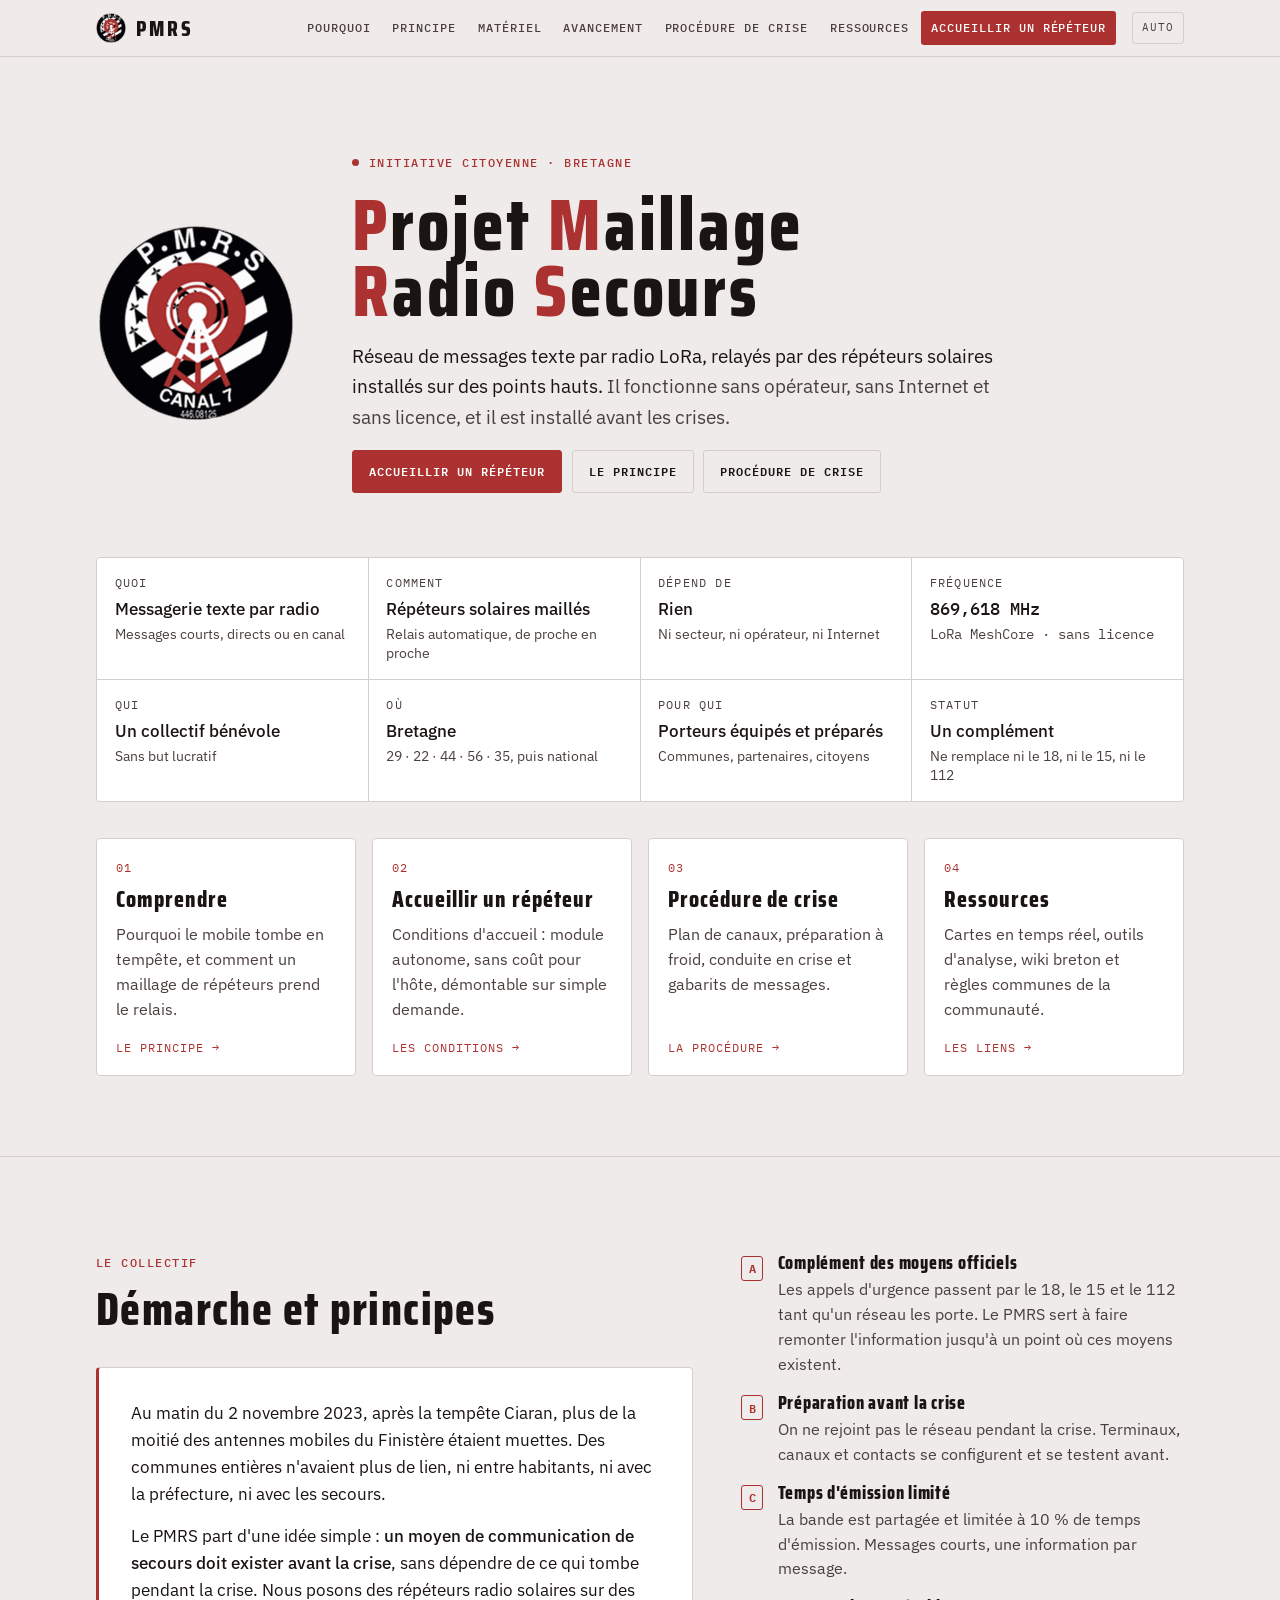
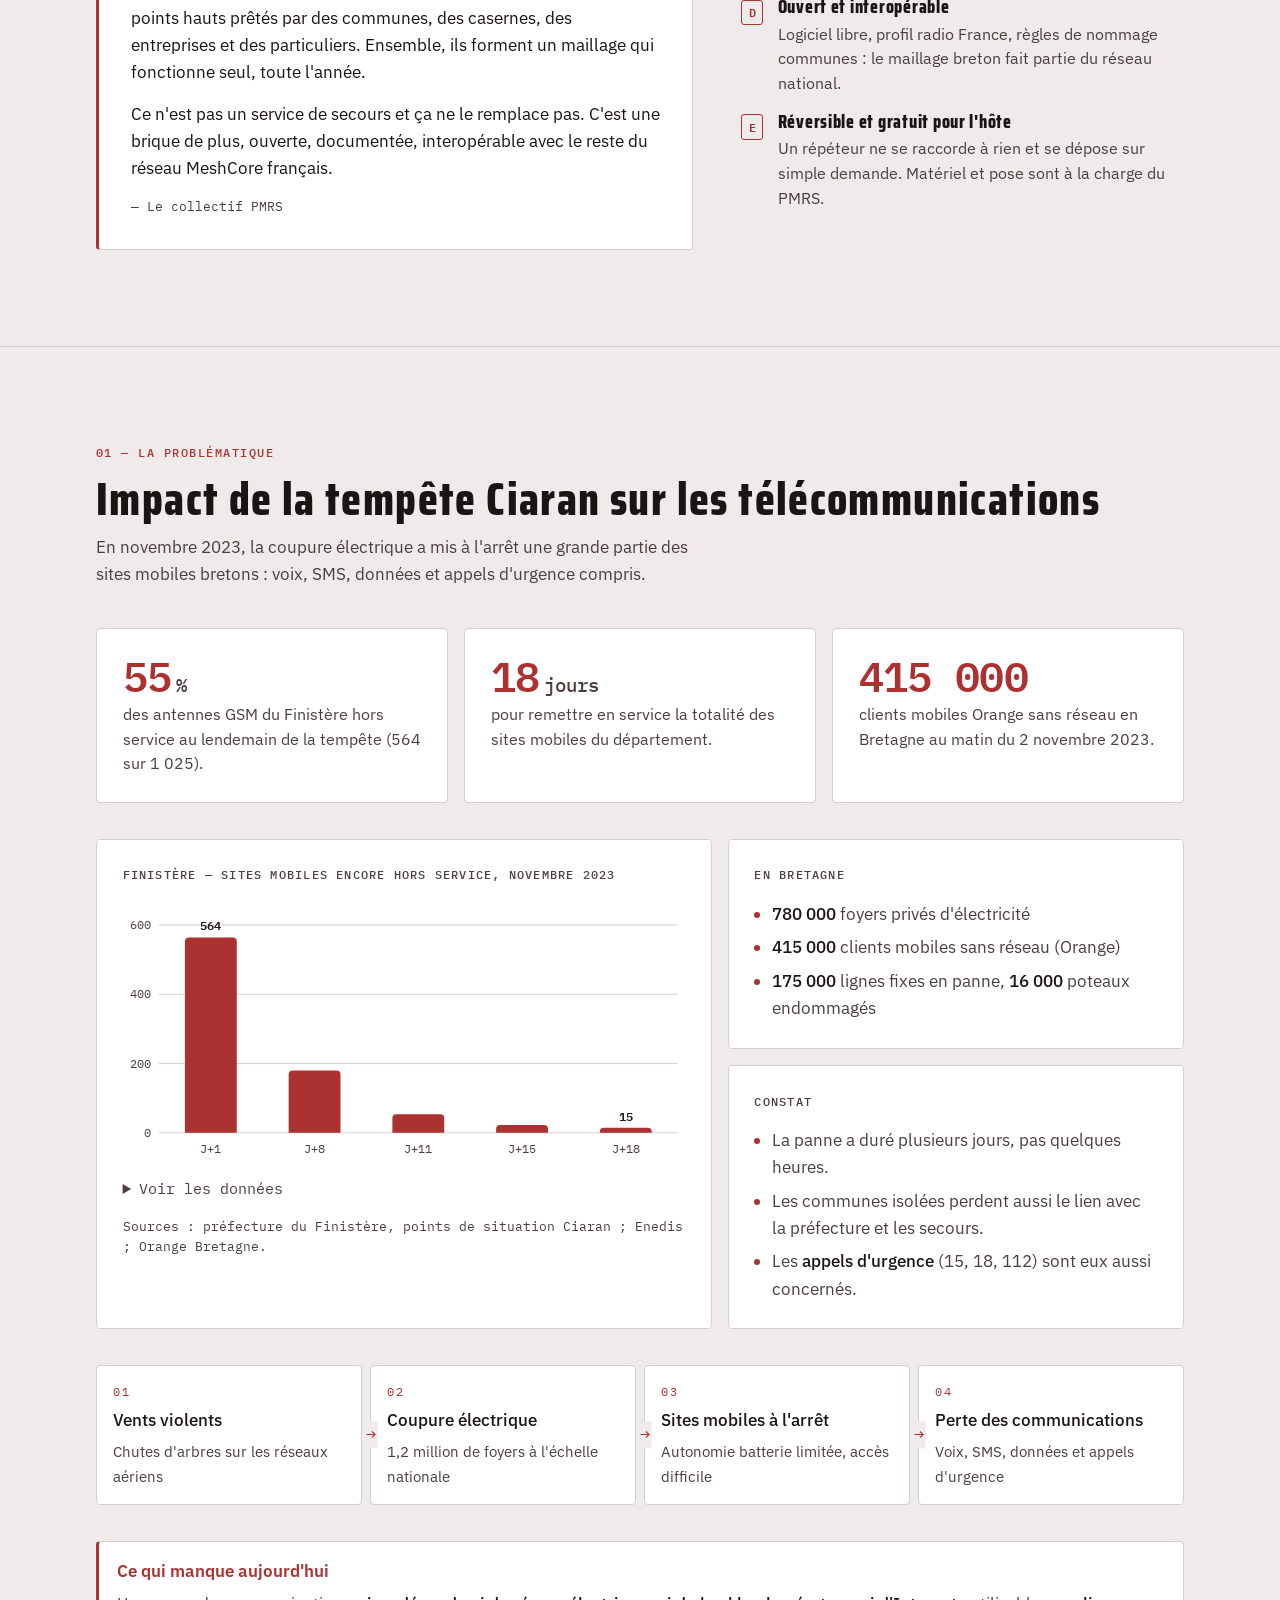
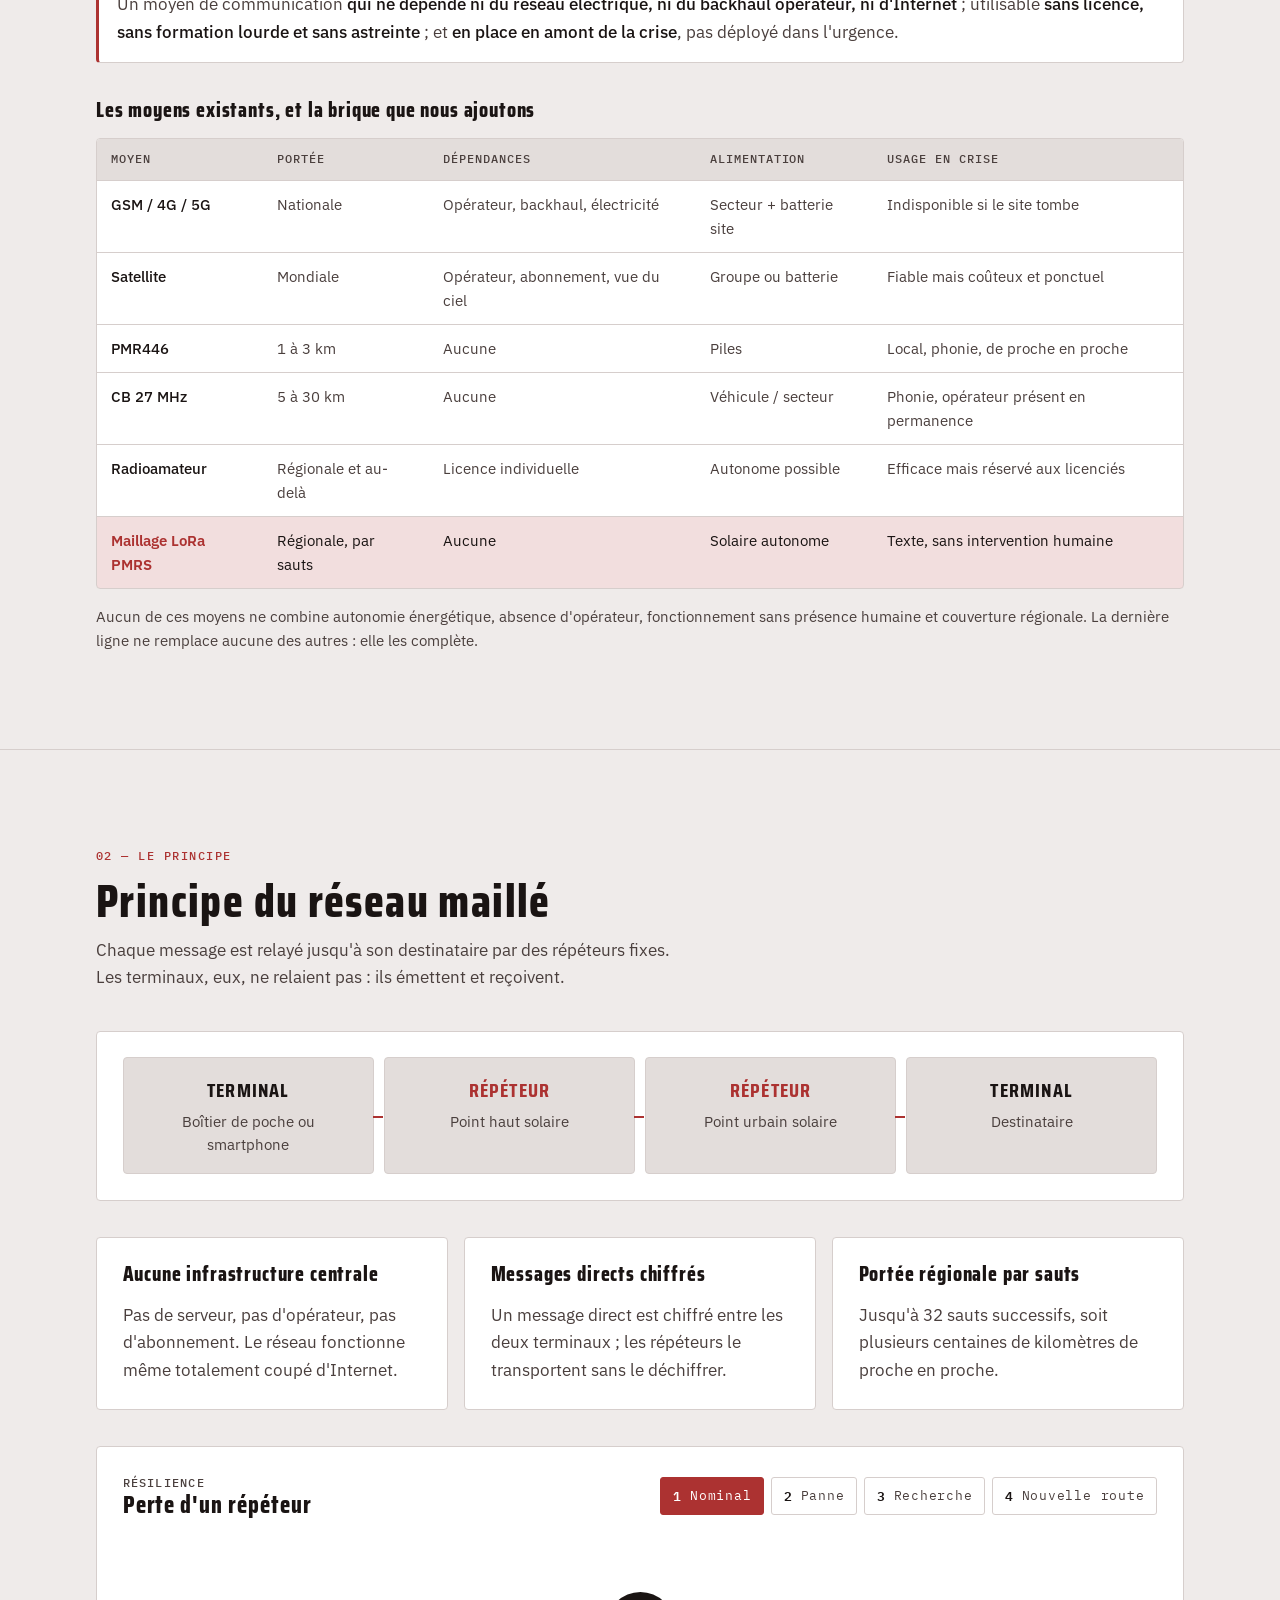
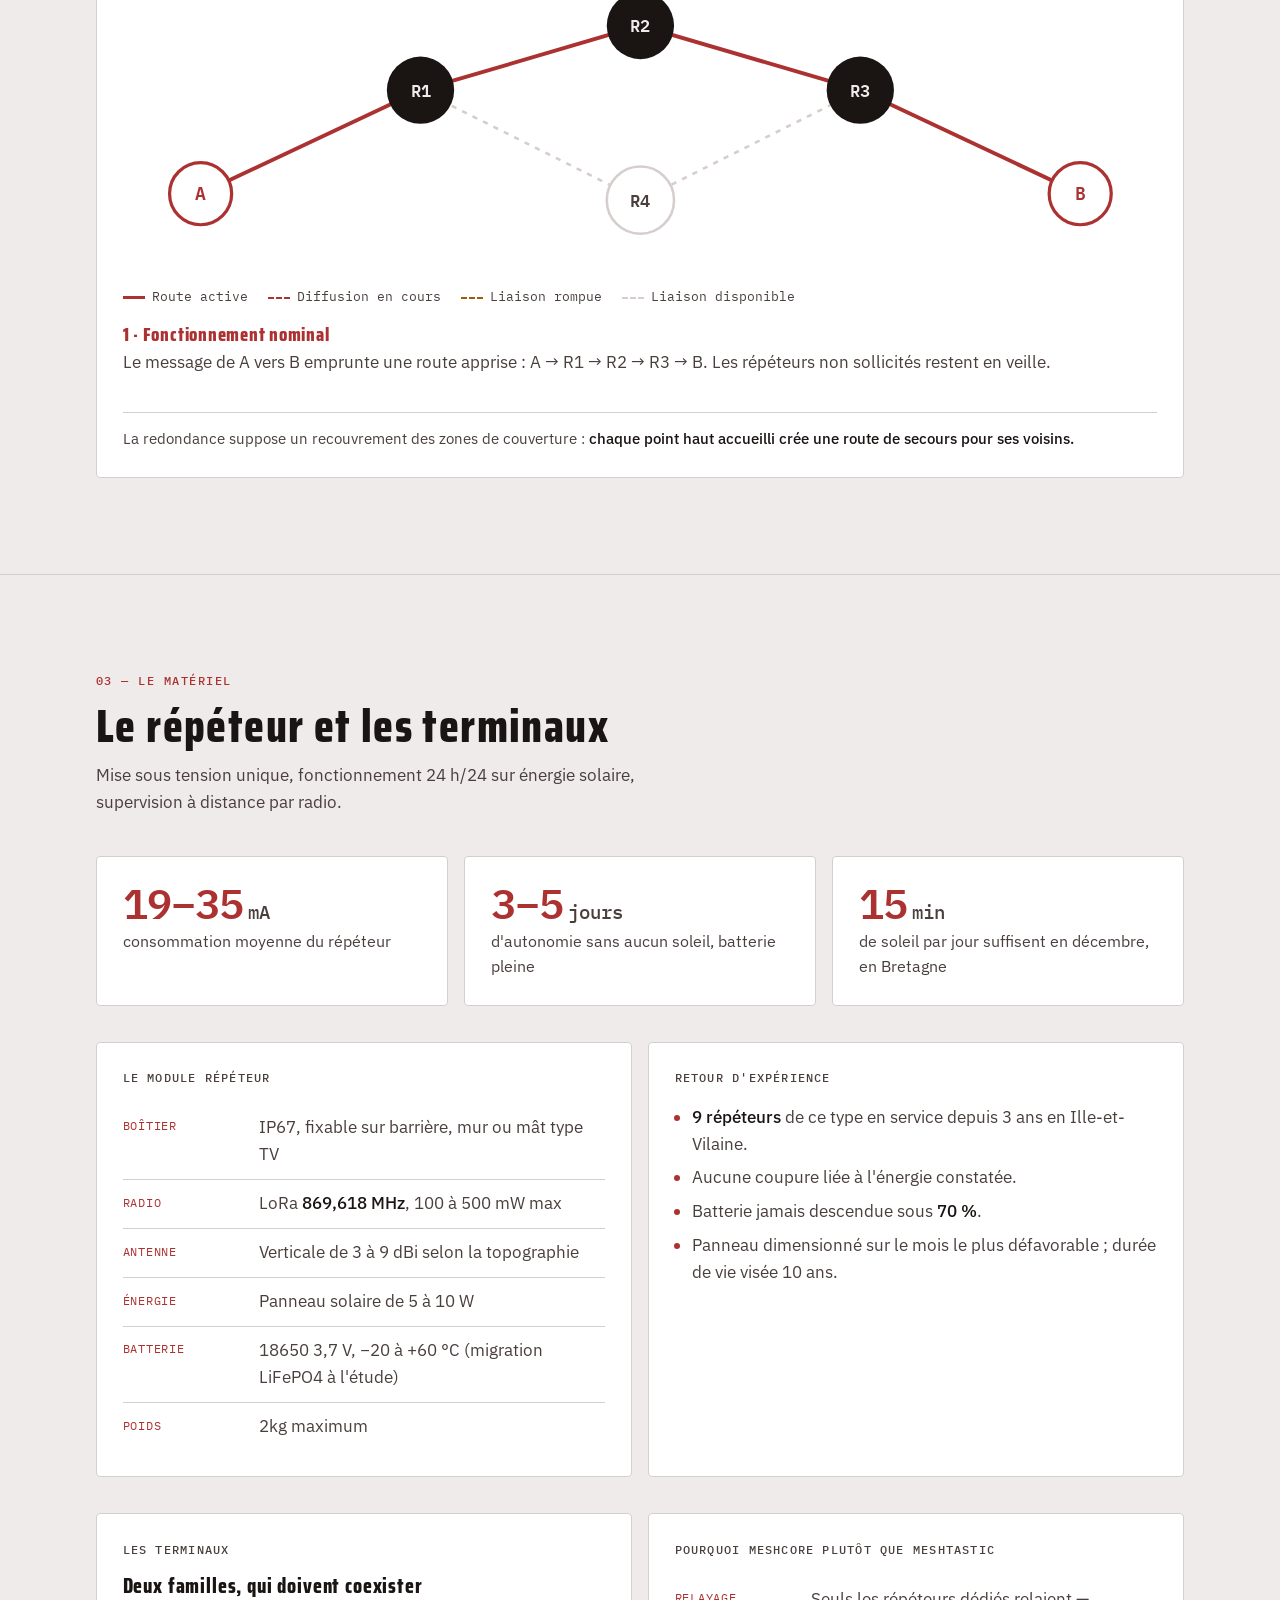
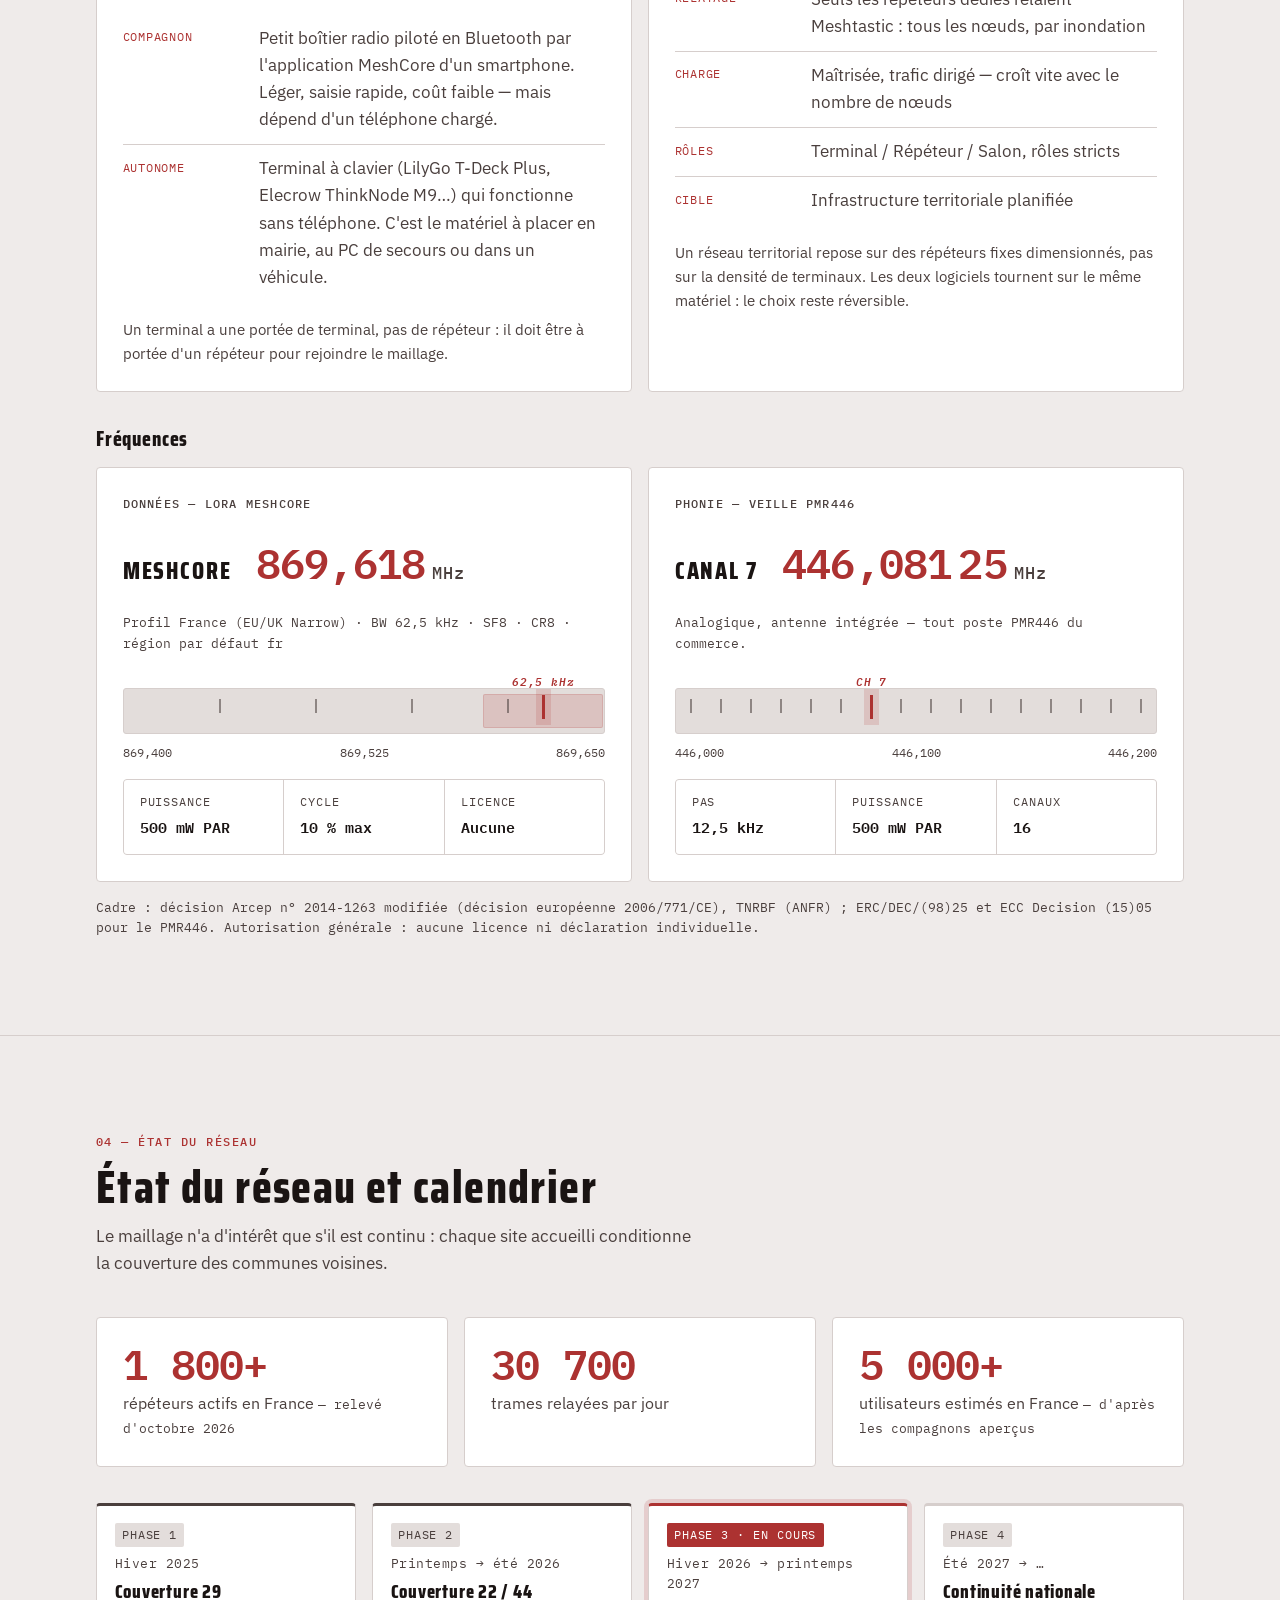
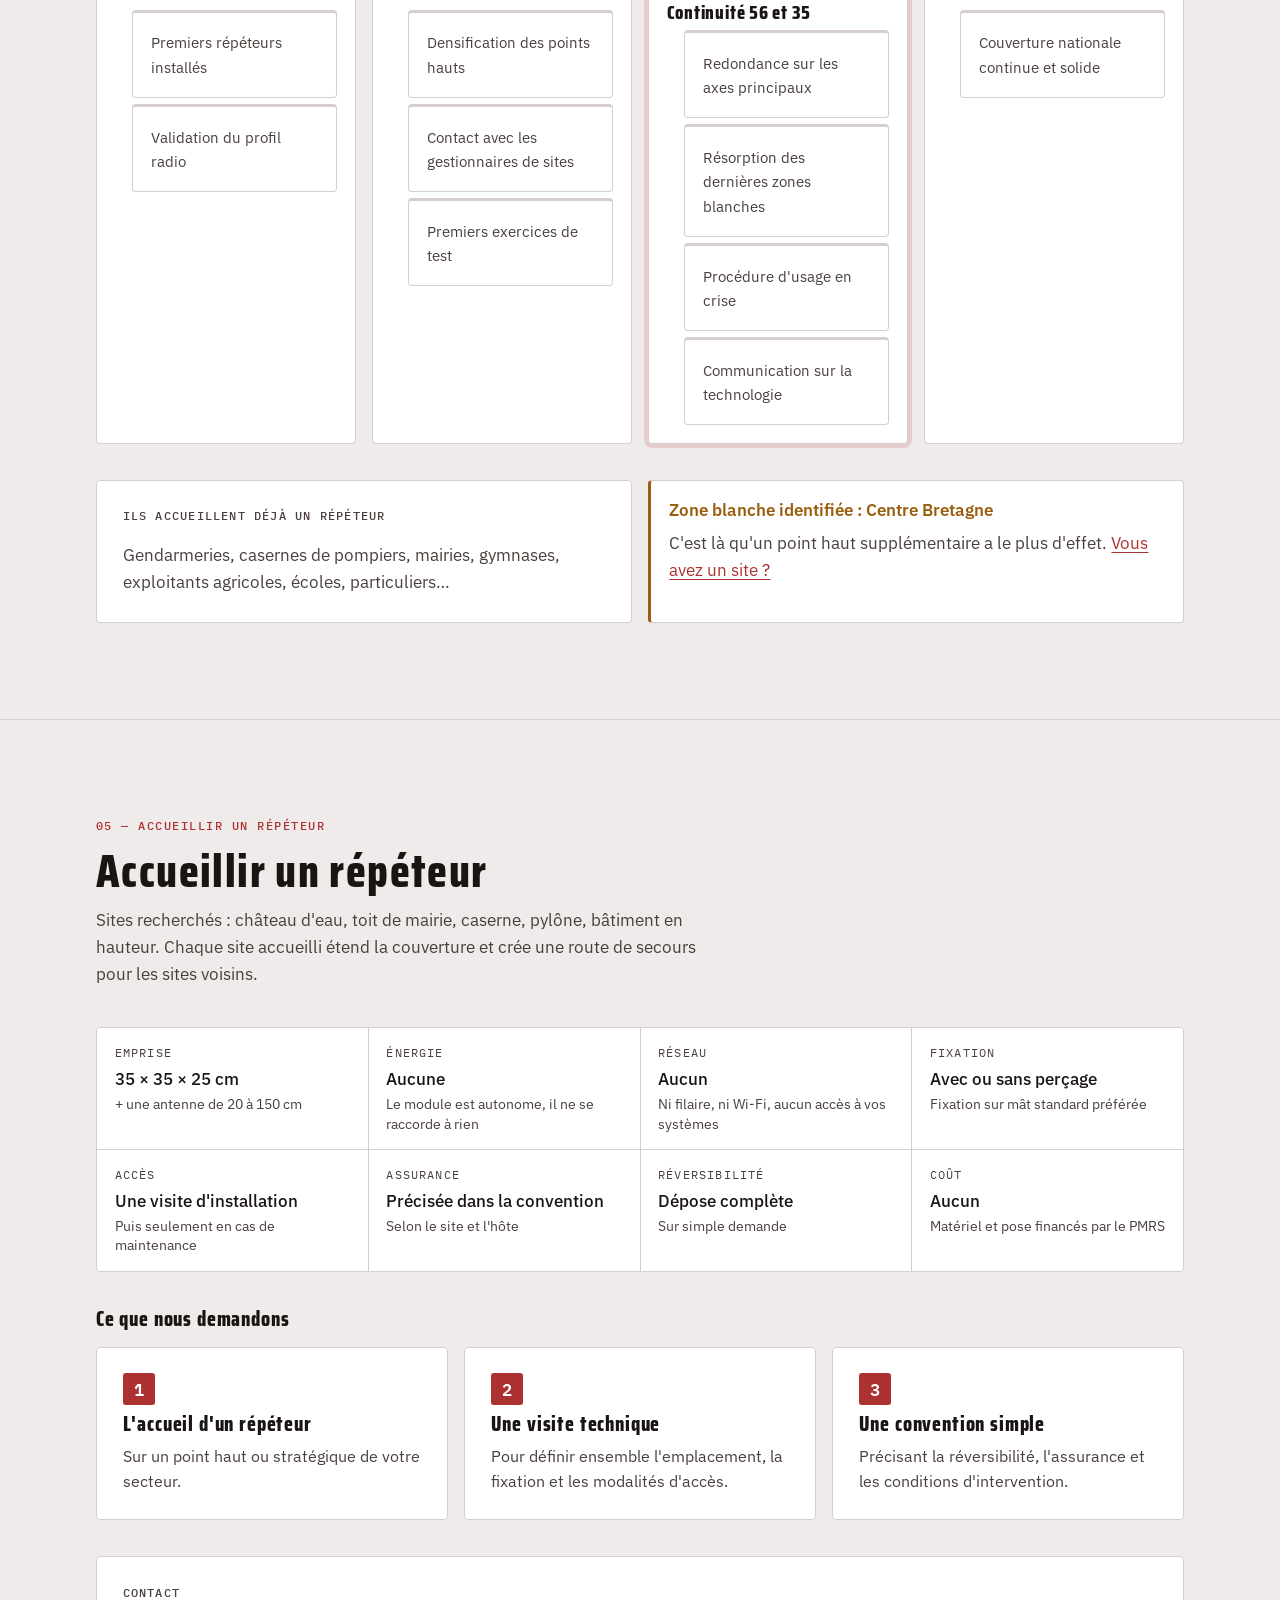
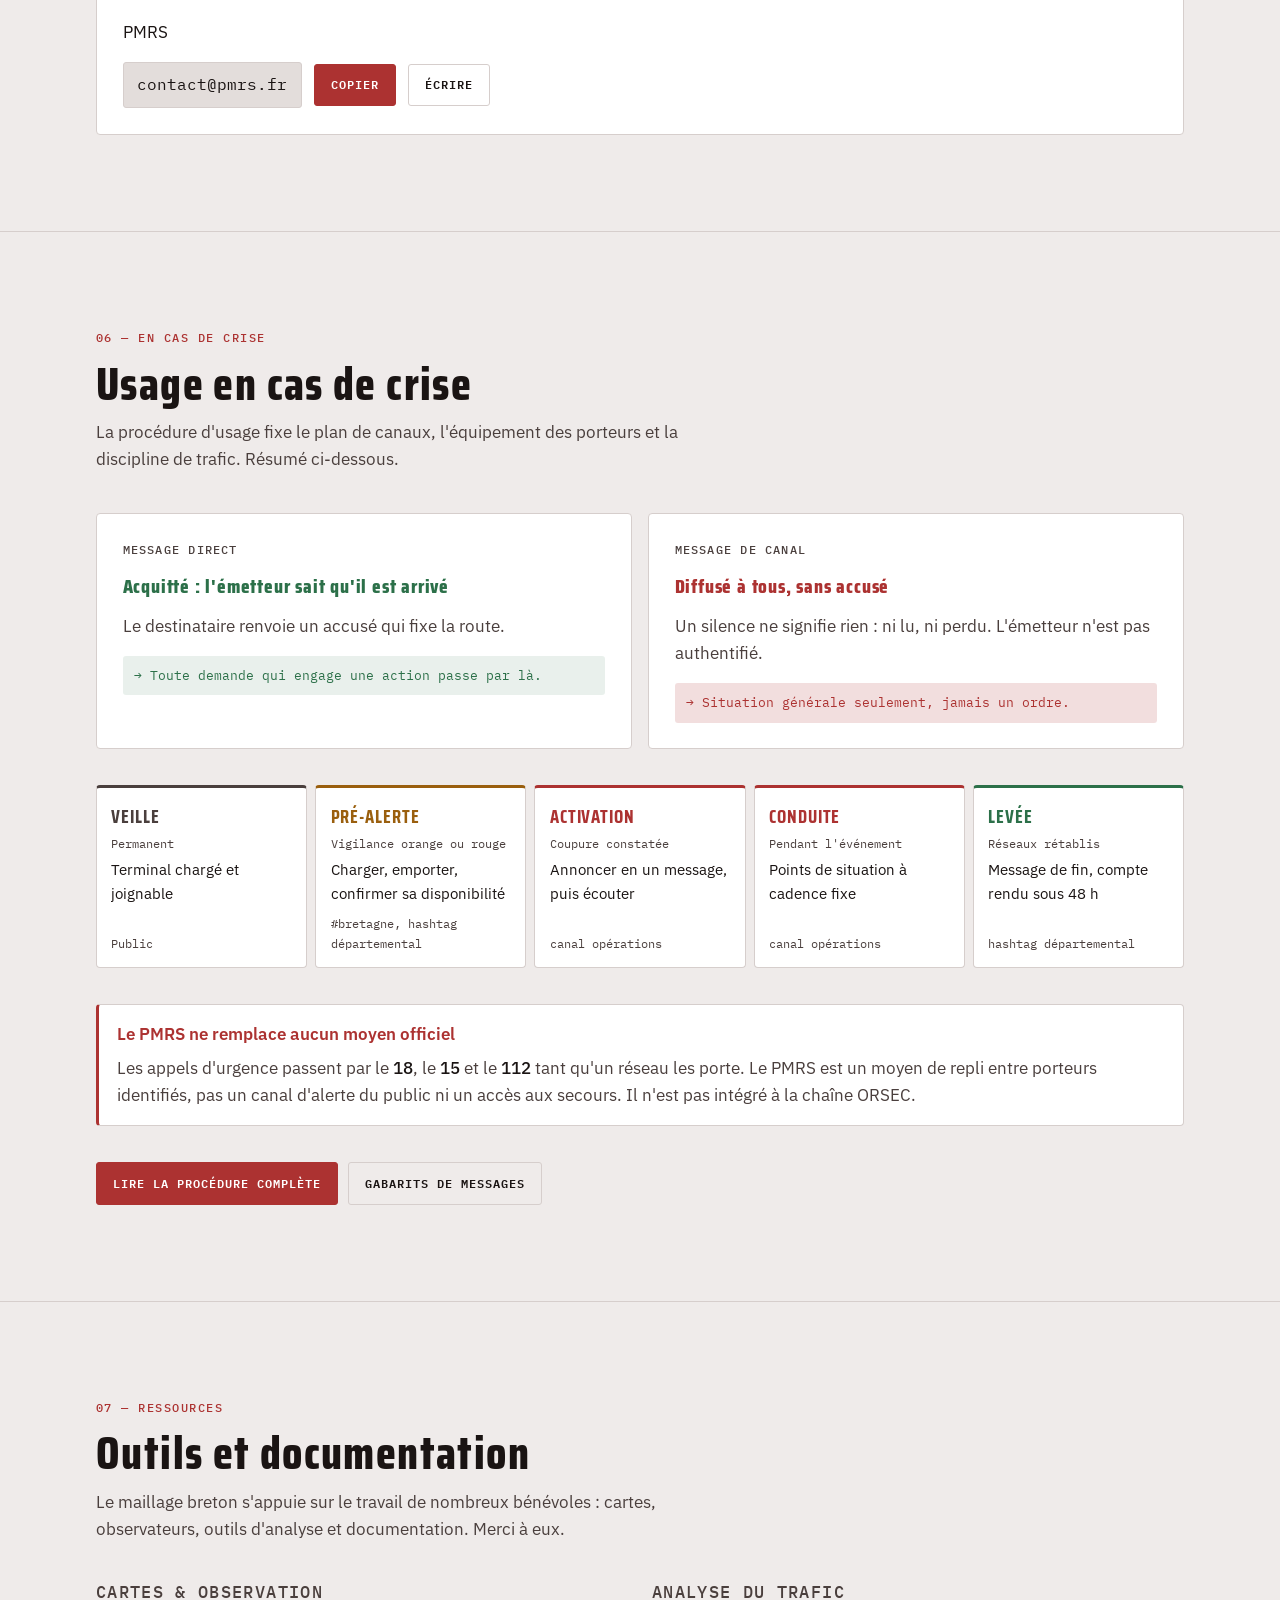
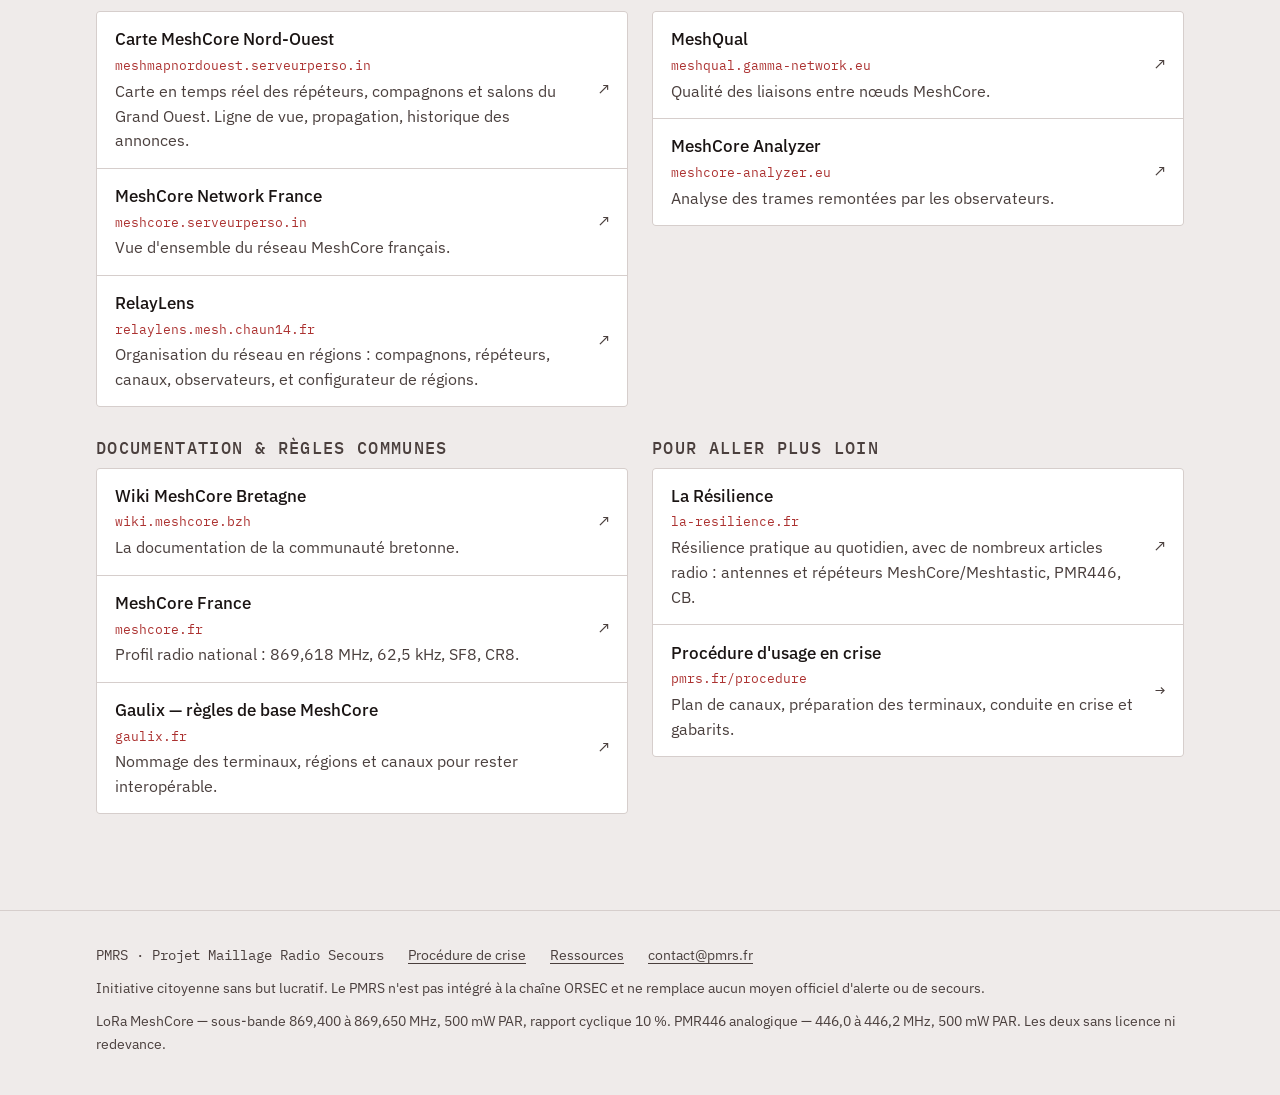
==== index.html @ 83218040 "Updates OGs" ====
<!doctype html>
<html lang="fr">
<head>
  <meta charset="utf-8">
  <meta name="viewport" content="width=device-width, initial-scale=1, viewport-fit=cover">
  <title>PMRS — Projet Maillage Radio Secours</title>
  <meta name="description" content="Réseau citoyen de messages texte par radio LoRa MeshCore (869,618 MHz) : des répéteurs solaires sur les points hauts de Bretagne, sans opérateur, sans Internet, sans licence. Un complément pour la gestion de crise.">
  <link rel="canonical" href="https://pmrs.fr/">
  <meta name="theme-color" content="#EFEBEA" media="(prefers-color-scheme: light)">
  <meta name="theme-color" content="#15100F" media="(prefers-color-scheme: dark)">

  <link rel="icon" href="/favicon.ico" sizes="32x32">
  <link rel="icon" type="image/png" sizes="16x16" href="/favicon-16x16.png">
  <link rel="icon" type="image/png" sizes="32x32" href="/favicon-32x32.png">
  <link rel="apple-touch-icon" sizes="180x180" href="/apple-touch-icon.png">
  <link rel="manifest" href="/site.webmanifest">

  <meta property="og:type" content="website">
  <meta property="og:site_name" content="PMRS">
  <meta property="og:locale" content="fr_FR">
  <meta property="og:url" content="https://pmrs.fr/">
  <meta property="og:title" content="PMRS — Projet Maillage Radio Secours">
  <meta property="og:description" content="Réseau citoyen de messages texte par radio LoRa MeshCore (869,618 MHz), relayés par des répéteurs solaires en Bretagne. Sans opérateur, sans Internet, sans licence.">
  <meta property="og:image" content="https://pmrs.fr/og-image.png">
  <meta property="og:image:type" content="image/png">
  <meta property="og:image:width" content="1200">
  <meta property="og:image:height" content="630">
  <meta property="og:image:alt" content="Écusson PMRS et titre Projet Maillage Radio Secours ; fréquences MeshCore 869,618 MHz et PMR446 canal 7 446,081 25 MHz">
  <meta name="twitter:card" content="summary_large_image">
  <meta name="twitter:title" content="PMRS — Projet Maillage Radio Secours">
  <meta name="twitter:description" content="Réseau citoyen de messages texte par radio LoRa MeshCore (869,618 MHz), relayés par des répéteurs solaires en Bretagne. Sans opérateur, sans Internet, sans licence.">
  <meta name="twitter:image" content="https://pmrs.fr/og-image.png">
  <meta name="twitter:image:alt" content="Écusson PMRS et titre Projet Maillage Radio Secours ; fréquences MeshCore 869,618 MHz et PMR446 canal 7 446,081 25 MHz">

  <script>try{var t=localStorage.getItem('pmrs-theme');if(t==='light'||t==='dark'){document.documentElement.setAttribute('data-theme',t)}}catch(e){}</script>
  <link rel="preconnect" href="https://fonts.googleapis.com">
  <link rel="preconnect" href="https://fonts.gstatic.com" crossorigin>
  <link rel="stylesheet" href="https://fonts.googleapis.com/css2?family=IBM+Plex+Mono:wght@400;500;600&family=IBM+Plex+Sans:wght@400;500&family=Saira+Condensed:wght@600;800&display=swap">
  <link rel="stylesheet" href="style.css">
</head>
<body>
<a class="skip" href="#main">Aller au contenu</a>

<header class="topbar">
  <div class="wrap">
    <a class="brand" href="#top" aria-label="PMRS, retour en haut">
      <img src="logo.png" width="30" height="30" alt="">
      <b>PMRS</b>
    </a>
    <nav class="nav" id="nav" aria-label="Navigation principale">
      <a href="#pourquoi">Pourquoi</a>
      <a href="#principe">Principe</a>
      <a href="#materiel">Matériel</a>
      <a href="#avancement">Avancement</a>
      <a href="procedure.html">Procédure de crise</a>
      <a href="#ressources">Ressources</a>
      <a class="cta" href="#accueil">Accueillir un répéteur</a>
    </nav>
    <div class="tools">
      <button class="icon-btn" id="theme" type="button">Auto</button>
      <button class="icon-btn menu-btn" id="menu" type="button" aria-expanded="false" aria-controls="nav">Menu</button>
    </div>
  </div>
</header>

<main id="main">

<!-- ================= HÉROS ================= -->
<section class="hero" id="top">
  <div class="wrap">
    <div class="badge">
      <span></span><span></span><span></span>
      <img src="logo.png" width="320" height="320" decoding="async" alt="Écusson PMRS : pylône radio émettant, canal 7, 446.08125">
    </div>
    <div class="hero-text">
      <p class="eyebrow"><span class="dot"></span>Initiative citoyenne · Bretagne</p>
      <h1><span class="caps">P</span>rojet <span class="caps">M</span>aillage <span class="caps">R</span>adio <span class="caps">S</span>ecours</h1>
      <p class="lede">Réseau de messages texte par radio LoRa, relayés par des répéteurs solaires installés sur des points hauts. <span>Il fonctionne sans opérateur, sans Internet et sans licence, et il est installé avant les crises.</span></p>
      <div class="btns">
        <a class="btn" href="#accueil">Accueillir un répéteur</a>
        <a class="btn ghost" href="#principe">Le principe</a>
        <a class="btn ghost" href="procedure.html">Procédure de crise</a>
      </div>
    </div>
  </div>
</section>

<!-- ================= COUP D'ŒIL ================= -->
<section class="wrap stack-lg" aria-label="PMRS en un coup d'œil" style="padding-bottom:clamp(3rem,8vw,5rem)">
  <dl class="idcard">
    <div><dt>Quoi</dt><dd>Messagerie texte par radio<small>Messages courts, directs ou en canal</small></dd></div>
    <div><dt>Comment</dt><dd>Répéteurs solaires maillés<small>Relais automatique, de proche en proche</small></dd></div>
    <div><dt>Dépend de</dt><dd>Rien<small>Ni secteur, ni opérateur, ni Internet</small></dd></div>
    <div><dt>Fréquence</dt><dd class="mono">869,618 MHz<small>LoRa MeshCore · sans licence</small></dd></div>
    <div><dt>Qui</dt><dd>Un collectif bénévole<small>Sans but lucratif</small></dd></div>
    <div><dt>Où</dt><dd>Bretagne<small>29 · 22 · 44 · 56 · 35, puis national</small></dd></div>
    <div><dt>Pour qui</dt><dd>Porteurs équipés et préparés<small>Communes, partenaires, citoyens</small></dd></div>
    <div><dt>Statut</dt><dd>Un complément<small>Ne remplace ni le 18, ni le 15, ni le 112</small></dd></div>
  </dl>

  <div class="grid g4">
    <a class="qcard" href="#principe">
      <span class="num">01</span>
      <h3>Comprendre</h3>
      <p>Pourquoi le mobile tombe en tempête, et comment un maillage de répéteurs prend le relais.</p>
      <span class="go">Le principe →</span>
    </a>
    <a class="qcard" href="#accueil">
      <span class="num">02</span>
      <h3>Accueillir un répéteur</h3>
      <p>Conditions d'accueil : module autonome, sans coût pour l'hôte, démontable sur simple demande.</p>
      <span class="go">Les conditions →</span>
    </a>
    <a class="qcard" href="procedure.html">
      <span class="num">03</span>
      <h3>Procédure de crise</h3>
      <p>Plan de canaux, préparation à froid, conduite en crise et gabarits de messages.</p>
      <span class="go">La procédure →</span>
    </a>
    <a class="qcard" href="#ressources">
      <span class="num">04</span>
      <h3>Ressources</h3>
      <p>Cartes en temps réel, outils d'analyse, wiki breton et règles communes de la communauté.</p>
      <span class="go">Les liens →</span>
    </a>
  </div>
</section>

<!-- ================= PHILOSOPHIE ================= -->
<section class="section" id="philosophie">
  <div class="wrap grid split" style="gap:clamp(1.5rem,5vw,3rem)">
    <div class="stack-lg">
      <div class="section-head" style="margin:0">
        <p class="eyebrow">Le collectif</p>
        <h2>Démarche et principes</h2>
      </div>
      <div class="letter">
        <p>Au matin du 2 novembre 2023, après la tempête Ciaran, plus de la moitié des antennes mobiles du Finistère étaient muettes. Des communes entières n'avaient plus de lien, ni entre habitants, ni avec la préfecture, ni avec les secours.</p>
        <p>Le PMRS part d'une idée simple : <strong>un moyen de communication de secours doit exister avant la crise</strong>, sans dépendre de ce qui tombe pendant la crise. Nous posons des répéteurs radio solaires sur des points hauts prêtés par des communes, des casernes, des entreprises et des particuliers. Ensemble, ils forment un maillage qui fonctionne seul, toute l'année.</p>
        <p>Ce n'est pas un service de secours et ça ne le remplace pas. C'est une brique de plus, ouverte, documentée, interopérable avec le reste du réseau MeshCore français.</p>
        <p class="sign">— Le collectif PMRS</p>
      </div>
    </div>
    <div class="stack">
      <div class="principle"><span class="k">A</span><div><h3>Complément des moyens officiels</h3><p>Les appels d'urgence passent par le 18, le 15 et le 112 tant qu'un réseau les porte. Le PMRS sert à faire remonter l'information jusqu'à un point où ces moyens existent.</p></div></div>
      <div class="principle"><span class="k">B</span><div><h3>Préparation avant la crise</h3><p>On ne rejoint pas le réseau pendant la crise. Terminaux, canaux et contacts se configurent et se testent avant.</p></div></div>
      <div class="principle"><span class="k">C</span><div><h3>Temps d'émission limité</h3><p>La bande est partagée et limitée à 10 % de temps d'émission. Messages courts, une information par message.</p></div></div>
      <div class="principle"><span class="k">D</span><div><h3>Ouvert et interopérable</h3><p>Logiciel libre, profil radio France, règles de nommage communes : le maillage breton fait partie du réseau national.</p></div></div>
      <div class="principle"><span class="k">E</span><div><h3>Réversible et gratuit pour l'hôte</h3><p>Un répéteur ne se raccorde à rien et se dépose sur simple demande. Matériel et pose sont à la charge du PMRS.</p></div></div>
    </div>
  </div>
</section>

<!-- ================= 01 POURQUOI ================= -->
<section class="section" id="pourquoi">
  <div class="wrap">
    <div class="section-head">
      <p class="eyebrow">01 — La problématique</p>
      <h2>Impact de la tempête Ciaran sur les télécommunications</h2>
      <p class="lede">En novembre 2023, la coupure électrique a mis à l'arrêt une grande partie des sites mobiles bretons : voix, SMS, données et appels d'urgence compris.</p>
    </div>

    <div class="stack-lg">
      <div class="grid g3">
        <div class="panel stat"><span class="v">55<small>%</small></span><p>des antennes GSM du Finistère hors service au lendemain de la tempête (564 sur 1 025).</p></div>
        <div class="panel stat"><span class="v">18<small>jours</small></span><p>pour remettre en service la totalité des sites mobiles du département.</p></div>
        <div class="panel stat"><span class="v">415 000</span><p>clients mobiles Orange sans réseau en Bretagne au matin du 2 novembre 2023.</p></div>
      </div>

      <div class="grid split">
        <figure class="panel" style="margin:0">
          <p class="panel-label">Finistère — sites mobiles encore hors service, novembre 2023</p>
          <div class="chart" id="ciaran"><div class="tip" aria-hidden="true"></div></div>
          <details class="small muted">
            <summary class="mono" style="cursor:pointer">Voir les données</summary>
            <div class="table-wrap" style="margin-top:.6rem"><table style="min-width:0">
              <thead><tr><th>Jour</th><th>Sites hors service</th></tr></thead>
              <tbody>
                <tr><th>J+1</th><td class="mono">564</td></tr>
                <tr><th>J+8</th><td class="mono">180</td></tr>
                <tr><th>J+11</th><td class="mono">54</td></tr>
                <tr><th>J+15</th><td class="mono">23</td></tr>
                <tr><th>J+18</th><td class="mono">15</td></tr>
              </tbody>
            </table></div>
          </details>
          <figcaption class="source">Sources : préfecture du Finistère, points de situation Ciaran ; Enedis ; Orange Bretagne.</figcaption>
        </figure>
        <div class="stack">
          <div class="panel">
            <p class="panel-label">En Bretagne</p>
            <ul>
              <li><strong>780 000</strong> foyers privés d'électricité</li>
              <li><strong>415 000</strong> clients mobiles sans réseau (Orange)</li>
              <li><strong>175 000</strong> lignes fixes en panne, <strong>16 000</strong> poteaux endommagés</li>
            </ul>
          </div>
          <div class="panel">
            <p class="panel-label">Constat</p>
            <ul>
              <li>La panne a duré plusieurs jours, pas quelques heures.</li>
              <li>Les communes isolées perdent aussi le lien avec la préfecture et les secours.</li>
              <li>Les <strong>appels d'urgence</strong> (15, 18, 112) sont eux aussi concernés.</li>
            </ul>
          </div>
        </div>
      </div>

      <ol class="chain" aria-label="Enchaînement des coupures">
        <li><b>Vents violents</b><span>Chutes d'arbres sur les réseaux aériens</span></li>
        <li><b>Coupure électrique</b><span>1,2 million de foyers à l'échelle nationale</span></li>
        <li><b>Sites mobiles à l'arrêt</b><span>Autonomie batterie limitée, accès difficile</span></li>
        <li><b>Perte des communications</b><span>Voix, SMS, données et appels d'urgence</span></li>
      </ol>

      <div class="callout">
        <b>Ce qui manque aujourd'hui</b>
        <p>Un moyen de communication <strong>qui ne dépende ni du réseau électrique, ni du backhaul opérateur, ni d'Internet</strong> ; utilisable <strong>sans licence, sans formation lourde et sans astreinte</strong> ; et <strong>en place en amont de la crise</strong>, pas déployé dans l'urgence.</p>
      </div>

      <div class="stack">
        <h3>Les moyens existants, et la brique que nous ajoutons</h3>
        <div class="table-wrap">
          <table>
            <thead><tr><th>Moyen</th><th>Portée</th><th>Dépendances</th><th>Alimentation</th><th>Usage en crise</th></tr></thead>
            <tbody>
              <tr><th>GSM / 4G / 5G</th><td>Nationale</td><td>Opérateur, backhaul, électricité</td><td>Secteur + batterie site</td><td>Indisponible si le site tombe</td></tr>
              <tr><th>Satellite</th><td>Mondiale</td><td>Opérateur, abonnement, vue du ciel</td><td>Groupe ou batterie</td><td>Fiable mais coûteux et ponctuel</td></tr>
              <tr><th>PMR446</th><td>1 à 3 km</td><td>Aucune</td><td>Piles</td><td>Local, phonie, de proche en proche</td></tr>
              <tr><th>CB 27 MHz</th><td>5 à 30 km</td><td>Aucune</td><td>Véhicule / secteur</td><td>Phonie, opérateur présent en permanence</td></tr>
              <tr><th>Radioamateur</th><td>Régionale et au-delà</td><td>Licence individuelle</td><td>Autonome possible</td><td>Efficace mais réservé aux licenciés</td></tr>
              <tr class="ours"><th>Maillage LoRa PMRS</th><td>Régionale, par sauts</td><td>Aucune</td><td>Solaire autonome</td><td>Texte, sans intervention humaine</td></tr>
            </tbody>
          </table>
        </div>
        <p class="muted small">Aucun de ces moyens ne combine autonomie énergétique, absence d'opérateur, fonctionnement sans présence humaine et couverture régionale. La dernière ligne ne remplace aucune des autres : elle les complète.</p>
      </div>
    </div>
  </div>
</section>

<!-- ================= 02 PRINCIPE ================= -->
<section class="section" id="principe">
  <div class="wrap">
    <div class="section-head">
      <p class="eyebrow">02 — Le principe</p>
      <h2>Principe du réseau maillé</h2>
      <p class="lede">Chaque message est relayé jusqu'à son destinataire par des répéteurs fixes. Les terminaux, eux, ne relaient pas : ils émettent et reçoivent.</p>
    </div>

    <div class="stack-lg">
      <div class="panel">
        <div class="flow" aria-label="Chaîne de transmission">
          <div class="node t"><b>Terminal</b><span>Boîtier de poche ou smartphone</span></div>
          <div class="node r"><b>Répéteur</b><span>Point haut solaire</span></div>
          <div class="node r"><b>Répéteur</b><span>Point urbain solaire</span></div>
          <div class="node t"><b>Terminal</b><span>Destinataire</span></div>
        </div>
      </div>

      <div class="grid g3">
        <div class="panel"><h3>Aucune infrastructure centrale</h3><p class="muted">Pas de serveur, pas d'opérateur, pas d'abonnement. Le réseau fonctionne même totalement coupé d'Internet.</p></div>
        <div class="panel"><h3>Messages directs chiffrés</h3><p class="muted">Un message direct est chiffré entre les deux terminaux ; les répéteurs le transportent sans le déchiffrer.</p></div>
        <div class="panel"><h3>Portée régionale par sauts</h3><p class="muted">Jusqu'à 32 sauts successifs, soit plusieurs centaines de kilomètres de proche en proche.</p></div>
      </div>

      <div class="panel stepper" id="resilience">
        <div style="display:flex; flex-wrap:wrap; gap:1rem; justify-content:space-between; align-items:center">
          <div>
            <p class="panel-label">Résilience</p>
            <h3 style="font-size:1.5rem">Perte d'un répéteur</h3>
          </div>
          <div class="steps" role="group" aria-label="Étapes">
            <button type="button" aria-pressed="true"><b>1</b>Nominal</button>
            <button type="button" aria-pressed="false"><b>2</b>Panne</button>
            <button type="button" aria-pressed="false"><b>3</b>Recherche</button>
            <button type="button" aria-pressed="false"><b>4</b>Nouvelle route</button>
          </div>
        </div>
        <div class="diagram">
          <svg viewBox="0 0 800 260" role="img" aria-label="Schéma : terminaux A et B reliés par les répéteurs R1, R2, R3 et R4">
            <line data-edge="a-r1"  x1="60"  y1="200" x2="230" y2="120"/>
            <line data-edge="r1-r2" x1="230" y1="120" x2="400" y2="70"/>
            <line data-edge="r2-r3" x1="400" y1="70"  x2="570" y2="120"/>
            <line data-edge="r3-b"  x1="570" y1="120" x2="740" y2="200"/>
            <line data-edge="r1-r4" x1="230" y1="120" x2="400" y2="205"/>
            <line data-edge="r4-r3" x1="400" y1="205" x2="570" y2="120"/>
            <g data-pos="a"><circle class="dg-term" cx="60" cy="200" r="24"/><text class="dg-term-t" x="60" y="205" text-anchor="middle">A</text></g>
            <g data-pos="b"><circle class="dg-term" cx="740" cy="200" r="24"/><text class="dg-term-t" x="740" y="205" text-anchor="middle">B</text></g>
            <g data-pos="r1"><circle class="dg-rep" cx="230" cy="120" r="26"/><text class="dg-rep-t" x="230" y="125" text-anchor="middle">R1</text></g>
            <g data-node="r2" data-pos="r2"><circle cx="400" cy="70" r="26"/><text x="400" y="75" text-anchor="middle">R2</text></g>
            <g data-pos="r3"><circle class="dg-rep" cx="570" cy="120" r="26"/><text class="dg-rep-t" x="570" y="125" text-anchor="middle">R3</text></g>
            <g data-node="r4" data-pos="r4"><circle cx="400" cy="205" r="26"/><text x="400" y="210" text-anchor="middle">R4</text></g>
          </svg>
        </div>
        <div class="legend">
          <span><i></i>Route active</span>
          <span><i class="dash"></i>Diffusion en cours</span>
          <span><i class="brk"></i>Liaison rompue</span>
          <span><i class="idle"></i>Liaison disponible</span>
        </div>
        <div class="step-caption" aria-live="polite"><h3></h3><p></p></div>
        <p class="small muted" style="border-top:1px solid var(--line); padding-top:.9rem">La redondance suppose un recouvrement des zones de couverture : <strong>chaque point haut accueilli crée une route de secours pour ses voisins.</strong></p>
      </div>
    </div>
  </div>
</section>

<!-- ================= 03 MATÉRIEL ================= -->
<section class="section" id="materiel">
  <div class="wrap">
    <div class="section-head">
      <p class="eyebrow">03 — Le matériel</p>
      <h2>Le répéteur et les terminaux</h2>
      <p class="lede">Mise sous tension unique, fonctionnement 24 h/24 sur énergie solaire, supervision à distance par radio.</p>
    </div>

    <div class="stack-lg">
      <div class="grid g3">
        <div class="panel stat"><span class="v">19–35<small>mA</small></span><p>consommation moyenne du répéteur</p></div>
        <div class="panel stat"><span class="v">3–5<small>jours</small></span><p>d'autonomie sans aucun soleil, batterie pleine</p></div>
        <div class="panel stat"><span class="v">15<small>min</small></span><p>de soleil par jour suffisent en décembre, en Bretagne</p></div>
      </div>

      <div class="grid g2">
        <div class="panel">
          <p class="panel-label">Le module répéteur</p>
          <dl class="kv">
            <div><dt>Boîtier</dt><dd>IP67, fixable sur barrière, mur ou mât type TV</dd></div>
            <div><dt>Radio</dt><dd>LoRa <strong>869,618 MHz</strong>, 100 à 500 mW max</dd></div>
            <div><dt>Antenne</dt><dd>Verticale de 3 à 9 dBi selon la topographie</dd></div>
            <div><dt>Énergie</dt><dd>Panneau solaire de 5 à 10 W</dd></div>
            <div><dt>Batterie</dt><dd>18650 3,7 V, −20 à +60 °C (migration LiFePO4 à l'étude)</dd></div>
            <div><dt>Poids</dt><dd>2kg maximum</dd></div>
          </dl>
        </div>
        <div class="panel">
          <p class="panel-label">Retour d'expérience</p>
          <ul>
            <li><strong>9 répéteurs</strong> de ce type en service depuis 3 ans en Ille-et-Vilaine.</li>
            <li>Aucune coupure liée à l'énergie constatée.</li>
            <li>Batterie jamais descendue sous <strong>70 %</strong>.</li>
            <li>Panneau dimensionné sur le mois le plus défavorable ; durée de vie visée 10 ans.</li>
          </ul>
        </div>
      </div>

      <div class="grid g2">
        <div class="panel">
          <p class="panel-label">Les terminaux</p>
          <h3>Deux familles, qui doivent coexister</h3>
          <dl class="kv">
            <div><dt>Compagnon</dt><dd>Petit boîtier radio piloté en Bluetooth par l'application MeshCore d'un smartphone. Léger, saisie rapide, coût faible — mais dépend d'un téléphone chargé.</dd></div>
            <div><dt>Autonome</dt><dd>Terminal à clavier (LilyGo T-Deck Plus, Elecrow ThinkNode M9…) qui fonctionne sans téléphone. C'est le matériel à placer en mairie, au PC de secours ou dans un véhicule.</dd></div>
          </dl>
          <p class="small muted">Un terminal a une portée de terminal, pas de répéteur : il doit être à portée d'un répéteur pour rejoindre le maillage.</p>
        </div>
        <div class="panel">
          <p class="panel-label">Pourquoi MeshCore plutôt que Meshtastic</p>
          <dl class="kv">
            <div><dt>Relayage</dt><dd>Seuls les répéteurs dédiés relaient — <span class="muted">Meshtastic : tous les nœuds, par inondation</span></dd></div>
            <div><dt>Charge</dt><dd>Maîtrisée, trafic dirigé — <span class="muted">croît vite avec le nombre de nœuds</span></dd></div>
            <div><dt>Rôles</dt><dd>Terminal / Répéteur / Salon, rôles stricts</dd></div>
            <div><dt>Cible</dt><dd>Infrastructure territoriale planifiée</dd></div>
          </dl>
          <p class="small muted">Un réseau territorial repose sur des répéteurs fixes dimensionnés, pas sur la densité de terminaux. Les deux logiciels tournent sur le même matériel : le choix reste réversible.</p>
        </div>
      </div>

      <div class="stack">
        <h3>Fréquences</h3>
        <div class="grid g2">
          <section class="panel" aria-label="Maillage de données LoRa MeshCore">
            <p class="panel-label">Données — LoRa MeshCore</p>
            <div class="readout">
              <span class="ch">MeshCore</span>
              <span class="freq">869,618<small>MHz</small></span>
            </div>
            <p class="note">Profil France (EU/UK Narrow) · BW 62,5 kHz · SF8 · CR8 · région par défaut fr</p>
            <div class="scale">
              <div class="track" id="track-mc" role="img" aria-label="Sous-bande 869,400 à 869,650 MHz, canal MeshCore centré sur 869,618 MHz et occupant 62,5 kHz"></div>
              <div class="ends"><span>869,400</span><span>869,525</span><span>869,650</span></div>
            </div>
            <dl class="specs">
              <div><dt>Puissance</dt><dd>500 mW PAR</dd></div>
              <div><dt>Cycle</dt><dd>10 % max</dd></div>
              <div><dt>Licence</dt><dd>Aucune</dd></div>
            </dl>
          </section>
          <section class="panel" aria-label="Veille phonie PMR446">
            <p class="panel-label">Phonie — veille PMR446</p>
            <div class="readout">
              <span class="ch">Canal 7</span>
              <span class="freq">446,081&thinsp;25<small>MHz</small></span>
            </div>
            <p class="note">Analogique, antenne intégrée — tout poste PMR446 du commerce.</p>
            <div class="scale">
              <div class="track" id="track-pmr" role="img" aria-label="Bande PMR446 de 446,000 à 446,200 MHz, canal 7 en veille"></div>
              <div class="ends"><span>446,000</span><span>446,100</span><span>446,200</span></div>
            </div>
            <dl class="specs">
              <div><dt>Pas</dt><dd>12,5 kHz</dd></div>
              <div><dt>Puissance</dt><dd>500 mW PAR</dd></div>
              <div><dt>Canaux</dt><dd>16</dd></div>
            </dl>
          </section>
        </div>
        <p class="source">Cadre : décision Arcep n° 2014-1263 modifiée (décision européenne 2006/771/CE), TNRBF (ANFR) ; ERC/DEC/(98)25 et ECC Decision (15)05 pour le PMR446. Autorisation générale : aucune licence ni déclaration individuelle.</p>
      </div>
    </div>
  </div>
</section>

<!-- ================= 04 AVANCEMENT ================= -->
<section class="section" id="avancement">
  <div class="wrap">
    <div class="section-head">
      <p class="eyebrow">04 — État du réseau</p>
      <h2>État du réseau et calendrier</h2>
      <p class="lede">Le maillage n'a d'intérêt que s'il est continu : chaque site accueilli conditionne la couverture des communes voisines.</p>
    </div>

    <div class="stack-lg">
      <div class="grid g3">
        <div class="panel stat"><span class="v">1 800+</span><p>répéteurs actifs en France <span class="source">— relevé d'octobre 2026</span></p></div>
        <div class="panel stat"><span class="v">30 700</span><p>trames relayées par jour</p></div>
        <div class="panel stat"><span class="v">5 000+</span><p>utilisateurs estimés en France <span class="source">— d'après les compagnons aperçus</span></p></div>
      </div>

      <ol class="timeline">
        <li class="done">
          <span class="tag">Phase 1</span>
          <span class="when">Hiver 2025</span>
          <h3>Couverture 29</h3>
          <ul class="list"><li>Premiers répéteurs installés</li><li>Validation du profil radio</li></ul>
        </li>
        <li class="done">
          <span class="tag">Phase 2</span>
          <span class="when">Printemps → été 2026</span>
          <h3>Couverture 22 / 44</h3>
          <ul class="list"><li>Densification des points hauts</li><li>Contact avec les gestionnaires de sites</li><li>Premiers exercices de test</li></ul>
        </li>
        <li class="now">
          <span class="tag">Phase 3 · en cours</span>
          <span class="when">Hiver 2026 → printemps 2027</span>
          <h3>Continuité 56 et 35</h3>
          <ul class="list"><li>Redondance sur les axes principaux</li><li>Résorption des dernières zones blanches</li><li>Procédure d'usage en crise</li><li>Communication sur la technologie</li></ul>
        </li>
        <li>
          <span class="tag">Phase 4</span>
          <span class="when">Été 2027 → …</span>
          <h3>Continuité nationale</h3>
          <ul class="list"><li>Couverture nationale continue et solide</li></ul>
        </li>
      </ol>

      <div class="grid g2">
        <div class="panel">
          <p class="panel-label">Ils accueillent déjà un répéteur</p>
          <p class="muted">Gendarmeries, casernes de pompiers, mairies, gymnases, exploitants agricoles, écoles, particuliers…</p>
        </div>
        <div class="callout warn">
          <b>Zone blanche identifiée : Centre Bretagne</b>
          <p>C'est là qu'un point haut supplémentaire a le plus d'effet. <a href="#accueil">Vous avez un site ?</a></p>
        </div>
      </div>
    </div>
  </div>
</section>

<!-- ================= 05 ACCUEIL ================= -->
<section class="section" id="accueil">
  <div class="wrap">
    <div class="section-head">
      <p class="eyebrow">05 — Accueillir un répéteur</p>
      <h2>Accueillir un répéteur</h2>
      <p class="lede">Sites recherchés : château d'eau, toit de mairie, caserne, pylône, bâtiment en hauteur. Chaque site accueilli étend la couverture et crée une route de secours pour les sites voisins.</p>
    </div>

    <div class="stack-lg">
      <dl class="idcard">
        <div><dt>Emprise</dt><dd>35 × 35 × 25 cm<small>+ une antenne de 20 à 150 cm</small></dd></div>
        <div><dt>Énergie</dt><dd>Aucune<small>Le module est autonome, il ne se raccorde à rien</small></dd></div>
        <div><dt>Réseau</dt><dd>Aucun<small>Ni filaire, ni Wi-Fi, aucun accès à vos systèmes</small></dd></div>
        <div><dt>Fixation</dt><dd>Avec ou sans perçage<small>Fixation sur mât standard préférée</small></dd></div>
        <div><dt>Accès</dt><dd>Une visite d'installation<small>Puis seulement en cas de maintenance</small></dd></div>
        <div><dt>Assurance</dt><dd>Précisée dans la convention<small>Selon le site et l'hôte</small></dd></div>
        <div><dt>Réversibilité</dt><dd>Dépose complète<small>Sur simple demande</small></dd></div>
        <div><dt>Coût</dt><dd>Aucun<small>Matériel et pose financés par le PMRS</small></dd></div>
      </dl>

      <div class="stack">
        <h3>Ce que nous demandons</h3>
        <div class="grid g3">
          <div class="panel ask"><span class="n">1</span><h3>L'accueil d'un répéteur</h3><p>Sur un point haut ou stratégique de votre secteur.</p></div>
          <div class="panel ask"><span class="n">2</span><h3>Une visite technique</h3><p>Pour définir ensemble l'emplacement, la fixation et les modalités d'accès.</p></div>
          <div class="panel ask"><span class="n">3</span><h3>Une convention simple</h3><p>Précisant la réversibilité, l'assurance et les conditions d'intervention.</p></div>
        </div>
      </div>

      <div class="panel" id="contact">
        <p class="panel-label">Contact</p>
        <p>PMRS</p>
        <div class="contact">
          <span class="mail" id="mail" tabindex="0">contact@pmrs.fr</span>
          <button class="btn" type="button" data-copy="#mail">Copier</button>
          <a class="btn ghost" href="mailto:contact@pmrs.fr?subject=Accueil%20d%27un%20r%C3%A9p%C3%A9teur%20PMRS">Écrire</a>
        </div>
      </div>
    </div>
  </div>
</section>

<!-- ================= 06 CRISE ================= -->
<section class="section" id="crise">
  <div class="wrap">
    <div class="section-head">
      <p class="eyebrow">06 — En cas de crise</p>
      <h2>Usage en cas de crise</h2>
      <p class="lede">La procédure d'usage fixe le plan de canaux, l'équipement des porteurs et la discipline de trafic. Résumé ci-dessous.</p>
    </div>

    <div class="stack-lg">
      <div class="vs">
        <div class="panel yes">
          <p class="panel-label">Message direct</p>
          <h3>Acquitté : l'émetteur sait qu'il est arrivé</h3>
          <p class="muted">Le destinataire renvoie un accusé qui fixe la route.</p>
          <p class="rule">→ Toute demande qui engage une action passe par là.</p>
        </div>
        <div class="panel no">
          <p class="panel-label">Message de canal</p>
          <h3>Diffusé à tous, sans accusé</h3>
          <p class="muted">Un silence ne signifie rien : ni lu, ni perdu. L'émetteur n'est pas authentifié.</p>
          <p class="rule">→ Situation générale seulement, jamais un ordre.</p>
        </div>
      </div>

      <ol class="states">
        <li class="s-veille"><b>Veille</b><span class="trg">Permanent</span><span class="act">Terminal chargé et joignable</span><span class="chn">Public</span></li>
        <li class="s-pre"><b>Pré-alerte</b><span class="trg">Vigilance orange ou rouge</span><span class="act">Charger, emporter, confirmer sa disponibilité</span><span class="chn">#bretagne, hashtag départemental</span></li>
        <li class="s-act"><b>Activation</b><span class="trg">Coupure constatée</span><span class="act">Annoncer en un message, puis écouter</span><span class="chn">canal opérations</span></li>
        <li class="s-cond"><b>Conduite</b><span class="trg">Pendant l'événement</span><span class="act">Points de situation à cadence fixe</span><span class="chn">canal opérations</span></li>
        <li class="s-levee"><b>Levée</b><span class="trg">Réseaux rétablis</span><span class="act">Message de fin, compte rendu sous 48 h</span><span class="chn">hashtag départemental</span></li>
      </ol>

      <div class="callout">
        <b>Le PMRS ne remplace aucun moyen officiel</b>
        <p>Les appels d'urgence passent par le <strong>18</strong>, le <strong>15</strong> et le <strong>112</strong> tant qu'un réseau les porte. Le PMRS est un moyen de repli entre porteurs identifiés, pas un canal d'alerte du public ni un accès aux secours. Il n'est pas intégré à la chaîne ORSEC.</p>
      </div>

      <div class="btns">
        <a class="btn" href="procedure.html">Lire la procédure complète</a>
        <a class="btn ghost" href="procedure.html#gabarits">Gabarits de messages</a>
      </div>
    </div>
  </div>
</section>

<!-- ================= 07 RESSOURCES ================= -->
<section class="section" id="ressources">
  <div class="wrap">
    <div class="section-head">
      <p class="eyebrow">07 — Ressources</p>
      <h2>Outils et documentation</h2>
      <p class="lede">Le maillage breton s'appuie sur le travail de nombreux bénévoles : cartes, observateurs, outils d'analyse et documentation. Merci à eux.</p>
    </div>

    <div class="grid g2" style="gap:2rem 1.5rem">
      <div class="res-group">
        <h3>Cartes &amp; observation</h3>
        <ul class="res">
          <li><a href="https://meshmapnordouest.serveurperso.in/" target="_blank" rel="noopener">
            <b>Carte MeshCore Nord-Ouest</b><span class="host">meshmapnordouest.serveurperso.in</span>
            <span class="desc">Carte en temps réel des répéteurs, compagnons et salons du Grand Ouest. Ligne de vue, propagation, historique des annonces.</span><span class="arrow">↗</span></a></li>
          <li><a href="https://meshcore.serveurperso.in/" target="_blank" rel="noopener">
            <b>MeshCore Network France</b><span class="host">meshcore.serveurperso.in</span>
            <span class="desc">Vue d'ensemble du réseau MeshCore français.</span><span class="arrow">↗</span></a></li>
          <li><a href="https://relaylens.mesh.chaun14.fr/regions" target="_blank" rel="noopener">
            <b>RelayLens</b><span class="host">relaylens.mesh.chaun14.fr</span>
            <span class="desc">Organisation du réseau en régions : compagnons, répéteurs, canaux, observateurs, et configurateur de régions.</span><span class="arrow">↗</span></a></li>
        </ul>
      </div>

      <div class="res-group">
        <h3>Analyse du trafic</h3>
        <ul class="res">
          <li><a href="https://meshqual.gamma-network.eu/" target="_blank" rel="noopener">
            <b>MeshQual</b><span class="host">meshqual.gamma-network.eu</span>
            <span class="desc">Qualité des liaisons entre nœuds MeshCore.</span><span class="arrow">↗</span></a></li>
          <li><a href="https://meshcore-analyzer.eu/" target="_blank" rel="noopener">
            <b>MeshCore Analyzer</b><span class="host">meshcore-analyzer.eu</span>
            <span class="desc">Analyse des trames remontées par les observateurs.</span><span class="arrow">↗</span></a></li>
        </ul>
      </div>

      <div class="res-group">
        <h3>Documentation &amp; règles communes</h3>
        <ul class="res">
          <li><a href="https://wiki.meshcore.bzh/" target="_blank" rel="noopener">
            <b>Wiki MeshCore Bretagne</b><span class="host">wiki.meshcore.bzh</span>
            <span class="desc">La documentation de la communauté bretonne.</span><span class="arrow">↗</span></a></li>
          <li><a href="https://meshcore.fr/" target="_blank" rel="noopener">
            <b>MeshCore France</b><span class="host">meshcore.fr</span>
            <span class="desc">Profil radio national : 869,618 MHz, 62,5 kHz, SF8, CR8.</span><span class="arrow">↗</span></a></li>
          <li><a href="https://gaulix.fr/docs-parametrage/regles-de-nommage-regions-canaux-meshcore/" target="_blank" rel="noopener">
            <b>Gaulix — règles de base MeshCore</b><span class="host">gaulix.fr</span>
            <span class="desc">Nommage des terminaux, régions et canaux pour rester interopérable.</span><span class="arrow">↗</span></a></li>
        </ul>
      </div>

      <div class="res-group">
        <h3>Pour aller plus loin</h3>
        <ul class="res">
          <li><a href="https://www.la-resilience.fr/" target="_blank" rel="noopener">
            <b>La Résilience</b><span class="host">la-resilience.fr</span>
            <span class="desc">Résilience pratique au quotidien, avec de nombreux articles radio : antennes et répéteurs MeshCore/Meshtastic, PMR446, CB.</span><span class="arrow">↗</span></a></li>
          <li><a href="procedure.html">
            <b>Procédure d'usage en crise</b><span class="host">pmrs.fr/procedure</span>
            <span class="desc">Plan de canaux, préparation des terminaux, conduite en crise et gabarits.</span><span class="arrow">→</span></a></li>
        </ul>
      </div>
    </div>
  </div>
</section>

</main>

<footer class="foot">
  <div class="wrap">
    <div class="row">
      <span class="mono">PMRS · Projet Maillage Radio Secours</span>
      <a href="procedure.html">Procédure de crise</a>
      <a href="#ressources">Ressources</a>
      <a href="mailto:contact@pmrs.fr">contact@pmrs.fr</a>
    </div>
    <p>Initiative citoyenne sans but lucratif. Le PMRS n'est pas intégré à la chaîne ORSEC et ne remplace aucun moyen officiel d'alerte ou de secours.</p>
    <p>LoRa MeshCore — sous-bande 869,400 à 869,650 MHz, 500 mW PAR, rapport cyclique 10 %. PMR446 analogique — 446,0 à 446,2 MHz, 500 mW PAR. Les deux sans licence ni redevance.</p>
  </div>
</footer>

<script src="site.js"></script>
</body>
</html>
---- style.css ----
/* PMRS — feuille partagée (index.html, procedure.html).
   Identité : papier teinté rouge, écusson qui émet, lectures de fréquence. */

:root{
  --bg:#EFEBEA;         /* papier, neutre teinté rouge */
  --surface:#FFFFFF;
  --sunk:#E3DDDB;
  --fg:#1A1413;
  --muted:#4A3F3D;
  --accent:#AC3231;     /* rouge de l'écusson = le signal, le message */
  --line:#D6CECC;
  --halo:rgba(172,50,49,.16);
  --warn:#9A5F0E;       /* panne, pré-alerte */
  --warn-bg:rgba(154,95,14,.10);
  --ok:#2C7049;         /* levée, retour à la normale */
  --ok-bg:rgba(44,112,73,.10);
  --on-accent:#FFFFFF;

  --display:"Saira Condensed","Arial Narrow",Helvetica,sans-serif;
  --body:"IBM Plex Sans",system-ui,-apple-system,Segoe UI,sans-serif;
  --data:"IBM Plex Mono",ui-monospace,SFMono-Regular,Menlo,monospace;

  --max:70rem;
  --gutter:max(16px,env(safe-area-inset-left,0px));
  --radius:4px;
}
@media (prefers-color-scheme:dark){
  :root:not([data-theme="light"]){
    --bg:#15100F; --surface:#1E1716; --sunk:#120D0C; --fg:#F1EBE9;
    --muted:#C9BDBA; --accent:#E8695F; --line:#342A28;
    --halo:rgba(232,105,95,.20);
    --warn:#E0A33A; --warn-bg:rgba(224,163,58,.12);
    --ok:#62BD88; --ok-bg:rgba(98,189,136,.12);
    --on-accent:#15100F;
    color-scheme:dark;
  }
}
:root[data-theme="dark"]{
  --bg:#15100F; --surface:#1E1716; --sunk:#120D0C; --fg:#F1EBE9;
  --muted:#C9BDBA; --accent:#E8695F; --line:#342A28;
  --halo:rgba(232,105,95,.20);
  --warn:#E0A33A; --warn-bg:rgba(224,163,58,.12);
  --ok:#62BD88; --ok-bg:rgba(98,189,136,.12);
  --on-accent:#15100F;
  color-scheme:dark;
}

*{box-sizing:border-box}
html{scroll-behavior:smooth; scroll-padding-top:4.5rem}
@media (prefers-reduced-motion:reduce){ html{scroll-behavior:auto} }
body{
  margin:0; background:var(--bg); color:var(--fg);
  font-family:var(--body); font-size:17px; line-height:1.6;
  -webkit-font-smoothing:antialiased;
}
img,svg{max-width:100%}
a{color:var(--accent); text-underline-offset:.18em; text-decoration-thickness:1px}
a:hover{text-decoration-thickness:2px}
:focus-visible{outline:2px solid var(--accent); outline-offset:3px}
p{margin:0}
strong{font-weight:500; color:var(--fg)}

.wrap{max-width:var(--max); margin:0 auto; padding-inline:var(--gutter)}
.skip{position:absolute; left:-9999px}
.skip:focus{left:var(--gutter); top:.5rem; z-index:20; background:var(--surface); padding:.5rem .75rem}

/* --- barre du haut ------------------------------------------------- */
.topbar{
  position:sticky; top:0; z-index:10;
  background:color-mix(in srgb, var(--bg) 88%, transparent);
  backdrop-filter:saturate(1.2) blur(10px); -webkit-backdrop-filter:saturate(1.2) blur(10px);
  border-bottom:1px solid var(--line);
}
.topbar .wrap{display:flex; align-items:center; gap:1rem; min-height:3.5rem}
.brand{display:flex; align-items:center; gap:.6rem; color:var(--fg); text-decoration:none; flex:none}
.brand img{width:30px; height:30px}
.brand b{font-family:var(--display); font-weight:800; font-size:1.35rem; letter-spacing:.14em}
.nav{display:flex; align-items:center; gap:.15rem; margin-left:auto}
.nav a{
  font-family:var(--data); font-size:.76rem; font-weight:500; letter-spacing:.08em; text-transform:uppercase;
  color:var(--muted); text-decoration:none; padding:.45rem .6rem; border-radius:3px; white-space:nowrap;
}
.nav a:hover,.nav a[aria-current="page"]{color:var(--fg); background:var(--sunk)}
.nav a.cta{color:var(--on-accent); background:var(--accent)}
.nav a.cta:hover{opacity:.88}
.tools{display:flex; align-items:center; gap:.4rem; flex:none}
.icon-btn{
  font:inherit; font-family:var(--data); font-size:.7rem; letter-spacing:.1em; text-transform:uppercase;
  background:transparent; color:var(--muted); border:1px solid var(--line); border-radius:3px;
  padding:.4rem .55rem; cursor:pointer; min-height:2rem;
}
.icon-btn:hover{color:var(--fg); border-color:var(--muted)}
.menu-btn{display:none}
@media (max-width:900px){
  .menu-btn{display:inline-block}
  .tools{margin-left:auto}
  .nav{
    display:none; position:absolute; top:100%; left:0; right:0; margin:0;
    flex-direction:column; align-items:stretch; gap:0;
    background:var(--surface); border-bottom:1px solid var(--line); padding:.5rem var(--gutter) 1rem;
  }
  .nav.open{display:flex}
  .nav a{padding:.75rem .5rem; font-size:.8rem; border-bottom:1px solid var(--line); border-radius:0}
  .nav a.cta{margin-top:.75rem; border-radius:3px; text-align:center; border:0}
}

/* --- typographie de section --------------------------------------- */
.eyebrow{
  font-family:var(--data); font-size:.78rem; font-weight:500;
  letter-spacing:.12em; text-transform:uppercase; color:var(--accent);
  display:inline-flex; align-items:center; gap:.6rem; margin:0;
}
.dot{width:7px; height:7px; border-radius:50%; background:var(--accent); flex:none}
@media (prefers-reduced-motion:no-preference){ .dot{animation:blink 2.6s ease-in-out infinite} }
@keyframes blink{0%,100%{opacity:1}50%{opacity:.25}}

h1,h2,h3{font-family:var(--display); font-weight:800; margin:0; text-wrap:balance}
h2{font-size:clamp(2rem,6vw,2.9rem); line-height:.95; letter-spacing:.03em}
h3{font-size:1.3rem; line-height:1.1; letter-spacing:.04em}
.lede{color:var(--muted); max-width:60ch; font-size:1.05rem; text-wrap:pretty}
.muted{color:var(--muted)}
.mono{font-family:var(--data)}
.small{font-size:.94rem}
.source{font-family:var(--data); font-size:.8rem; color:var(--muted); font-style:normal}

.section{padding-block:clamp(3.5rem,9vw,6rem); border-top:1px solid var(--line)}
.section-head{display:flex; flex-direction:column; gap:.85rem; margin-bottom:clamp(1.75rem,4vw,2.5rem)}
.stack{display:flex; flex-direction:column; gap:1rem}
.stack-lg{display:flex; flex-direction:column; gap:clamp(1.5rem,4vw,2.25rem)}

/* --- grilles ------------------------------------------------------- */
.grid{display:grid; gap:1rem; grid-template-columns:minmax(0,1fr)}
@media (min-width:640px){
  .g2{grid-template-columns:repeat(2,minmax(0,1fr))}
  .g3,.g4{grid-template-columns:repeat(2,minmax(0,1fr))}
}
@media (min-width:960px){
  .g3{grid-template-columns:repeat(3,minmax(0,1fr))}
  .g4{grid-template-columns:repeat(4,minmax(0,1fr))}
  .split{grid-template-columns:minmax(0,1.35fr) minmax(0,1fr)}
}

/* --- panneaux ------------------------------------------------------ */
.panel{
  background:var(--surface); border:1px solid var(--line); border-radius:var(--radius);
  padding:clamp(1.15rem,3.5vw,1.6rem); display:flex; flex-direction:column; gap:1rem; min-width:0;
}
.panel-label{
  margin:0; font-family:var(--data); font-size:.76rem; font-weight:500;
  letter-spacing:.1em; text-transform:uppercase; color:var(--muted);
}
.panel ul,.list{margin:0; padding-left:1.1rem; display:flex; flex-direction:column; gap:.4rem; color:var(--muted)}
.panel li::marker,.list li::marker{color:var(--accent)}

/* --- héros --------------------------------------------------------- */
.hero{padding-block:clamp(3rem,9vw,6rem) clamp(2.5rem,7vw,4rem)}
.hero .wrap{display:grid; gap:clamp(2rem,6vw,3.5rem); align-items:center; grid-template-columns:minmax(0,1fr)}
@media (min-width:900px){ .hero .wrap{grid-template-columns:auto minmax(0,1fr)} }
.badge{position:relative; width:clamp(128px,30vw,200px); aspect-ratio:1; justify-self:center}
.badge img{width:100%; height:auto; display:block; position:relative; z-index:2}
.badge span{
  position:absolute; inset:0; border-radius:50%; border:1px solid var(--accent); opacity:0; z-index:1;
}
@media (prefers-reduced-motion:no-preference){
  .badge span{animation:ping 4.4s cubic-bezier(.18,.6,.3,1) infinite}
  .badge span:nth-child(2){animation-delay:1.47s}
  .badge span:nth-child(3){animation-delay:2.94s}
}
@keyframes ping{0%{transform:scale(1); opacity:.5}70%{opacity:0}100%{transform:scale(2.05); opacity:0}}
.hero-text{display:flex; flex-direction:column; gap:1.1rem; min-width:0}
.hero h1{font-size:clamp(2.7rem,9vw,4.6rem); line-height:.9; letter-spacing:.04em}
.hero h1 .caps{color:var(--accent)}
.hero .lede{font-size:clamp(1.05rem,2.4vw,1.2rem); color:var(--fg)}
.hero .lede span{color:var(--muted)}

.btns{display:flex; flex-wrap:wrap; gap:.6rem}
.btn,button.btn{
  font:inherit; font-family:var(--data); font-size:.78rem; font-weight:600;
  letter-spacing:.08em; text-transform:uppercase; cursor:pointer; text-decoration:none;
  display:inline-flex; align-items:center; gap:.5rem;
  background:var(--accent); color:var(--on-accent); border:1px solid var(--accent);
  border-radius:3px; padding:.65rem 1rem; transition:opacity .15s ease;
}
.btn:hover{opacity:.88}
.btn.ghost{background:transparent; color:var(--fg); border-color:var(--line)}
.btn.ghost:hover{border-color:var(--muted); opacity:1}

/* --- fiche signalétique (coup d'œil) ------------------------------- */
.idcard{
  display:grid; grid-template-columns:minmax(0,1fr); gap:1px;
  background:var(--line); border:1px solid var(--line); border-radius:var(--radius); overflow:hidden; margin:0;
}
@media (min-width:560px){ .idcard{grid-template-columns:repeat(2,minmax(0,1fr))} }
@media (min-width:960px){ .idcard{grid-template-columns:repeat(4,minmax(0,1fr))} }
.idcard div{background:var(--surface); padding:1rem 1.1rem; min-width:0}
.idcard dt{font-family:var(--data); font-size:.74rem; letter-spacing:.1em; text-transform:uppercase; color:var(--muted); margin:0 0 .3rem}
.idcard dd{margin:0; font-weight:500; line-height:1.35}
.idcard dd small{display:block; color:var(--muted); font-weight:400; font-size:.9rem; margin-top:.2rem}

/* --- cartes d'accès rapide ----------------------------------------- */
.qcard{
  display:flex; flex-direction:column; gap:.6rem; text-decoration:none; color:var(--fg);
  background:var(--surface); border:1px solid var(--line); border-radius:var(--radius);
  padding:1.2rem 1.2rem 1.1rem; position:relative; transition:border-color .15s ease, transform .15s ease;
}
.qcard:hover{border-color:var(--accent)}
@media (prefers-reduced-motion:no-preference){ .qcard:hover{transform:translateY(-2px)} }
.qcard .num{font-family:var(--data); font-size:.78rem; letter-spacing:.08em; color:var(--accent)}
.qcard h3{font-size:1.45rem}
.qcard p{color:var(--muted); font-size:.97rem}
.qcard .go{font-family:var(--data); font-size:.78rem; letter-spacing:.08em; text-transform:uppercase; color:var(--accent); margin-top:auto; padding-top:.4rem}

/* --- chiffres ------------------------------------------------------ */
.stat{display:flex; flex-direction:column; gap:.35rem}
.stat .v{
  font-family:var(--data); font-weight:600; font-variant-numeric:tabular-nums;
  font-size:clamp(1.9rem,6vw,2.6rem); line-height:1; letter-spacing:-.02em; color:var(--accent);
  white-space:nowrap;
}
.stat .v small{font-size:.45em; color:var(--muted); font-weight:500; letter-spacing:0; margin-left:.25em}
.stat p{color:var(--muted); font-size:.97rem}

/* --- lettre / philosophie ------------------------------------------ */
.letter{
  background:var(--surface); border:1px solid var(--line); border-left:3px solid var(--accent);
  border-radius:var(--radius); padding:clamp(1.25rem,4vw,2rem); display:flex; flex-direction:column; gap:.9rem;
  max-width:52rem;
}
.letter p{text-wrap:pretty}
.letter .sign{font-family:var(--data); font-size:.8rem; color:var(--muted)}
.principle{display:flex; gap:.9rem; align-items:flex-start}
.principle .k{
  flex:none; font-family:var(--data); font-size:.72rem; font-weight:600; color:var(--accent);
  border:1px solid var(--accent); border-radius:3px; padding:.15rem .4rem; margin-top:.15rem;
}
.principle h3{font-size:1.15rem; margin-bottom:.25rem}
.principle p{color:var(--muted); font-size:.97rem}

/* --- encadrés ------------------------------------------------------ */
.callout{
  border:1px solid var(--line); border-left:3px solid var(--accent); background:var(--surface);
  border-radius:var(--radius); padding:1rem 1.15rem; display:flex; flex-direction:column; gap:.4rem;
}
.callout b{font-weight:600; color:var(--accent)}
.callout.warn{border-left-color:var(--warn)}
.callout.warn b{color:var(--warn)}
.callout p{color:var(--muted)}
.callout p strong{color:var(--fg)}

/* --- chaîne de causes ---------------------------------------------- */
.chain{display:grid; gap:.5rem; grid-template-columns:minmax(0,1fr); counter-reset:c; list-style:none; padding:0; margin:0}
@media (min-width:760px){ .chain{grid-template-columns:repeat(4,minmax(0,1fr))} }
.chain li{
  counter-increment:c; background:var(--surface); border:1px solid var(--line); border-radius:var(--radius);
  padding:1rem; position:relative; display:flex; flex-direction:column; gap:.3rem;
}
.chain li::before{content:"0" counter(c); font-family:var(--data); font-size:.78rem; color:var(--accent); letter-spacing:.14em}
.chain b{font-weight:500}
.chain span{color:var(--muted); font-size:.95rem}
@media (min-width:760px){
  .chain li:not(:last-child)::after{
    content:"→"; position:absolute; right:-.6rem; top:50%; transform:translate(50%,-50%);
    color:var(--accent); font-family:var(--data); z-index:1; background:var(--bg); padding:0 .1rem;
  }
}

/* --- graphique Ciaran ---------------------------------------------- */
.chart{position:relative}
.chart svg{display:block; width:100%; height:auto; overflow:visible}
.chart .grid-l{stroke:var(--line); stroke-width:1}
.chart .axis-t{fill:var(--muted); font-family:var(--data); font-size:12.5px}
.chart .bar{fill:var(--accent)}
.chart .bar-hit{fill:transparent; cursor:default}
.chart .bar-hit:hover + .bar,.chart .bar.hl{opacity:.8}
.chart .val{fill:var(--fg); font-family:var(--data); font-size:12px; font-weight:600}
.tip{
  position:absolute; pointer-events:none; z-index:3; transform:translate(-50%,calc(-100% - 10px));
  background:var(--fg); color:var(--bg); font-family:var(--data); font-size:.75rem; line-height:1.4;
  padding:.4rem .6rem; border-radius:3px; white-space:nowrap; opacity:0; transition:opacity .1s;
}
.tip.on{opacity:1}

/* --- tableaux ------------------------------------------------------ */
.table-wrap{overflow-x:auto; border:1px solid var(--line); border-radius:var(--radius); background:var(--surface)}
table{border-collapse:collapse; width:100%; font-size:.95rem; min-width:40rem}
th,td{text-align:left; padding:.7rem .9rem; border-bottom:1px solid var(--line); vertical-align:top}
thead th{
  font-family:var(--data); font-size:.74rem; font-weight:500; letter-spacing:.08em; text-transform:uppercase;
  color:var(--muted); background:var(--sunk); white-space:nowrap;
}
tbody th{font-weight:500}
tbody td{color:var(--muted)}
tbody tr:last-child th,tbody tr:last-child td{border-bottom:0}
tr.ours th,tr.ours td{background:var(--halo); color:var(--fg)}
tr.ours th{color:var(--accent); font-weight:600}
td.mono,th.mono{font-family:var(--data); font-size:.82rem}
tbody th.mono{white-space:nowrap}
tbody th.mono .muted{display:block; white-space:normal; font-family:var(--body); font-weight:400}

/* --- schémas ------------------------------------------------------- */
.diagram svg{display:block; width:100%; height:auto}
.dg-link{stroke:var(--line); stroke-width:2; stroke-dasharray:4 5; fill:none}
.dg-route{stroke:var(--accent); stroke-width:3; fill:none; stroke-linecap:round}
.dg-flood{stroke:var(--accent); stroke-width:2.5; fill:none; stroke-dasharray:6 6}
.dg-broken{stroke:var(--warn); stroke-width:2; fill:none; stroke-dasharray:3 6}
@media (prefers-reduced-motion:no-preference){
  .dg-flood{animation:flow 1s linear infinite}
  .dg-pulse{animation:pulse 1.6s ease-in-out infinite}
}
@keyframes flow{to{stroke-dashoffset:-24}}
@keyframes pulse{0%,100%{opacity:1}50%{opacity:.45}}
.dg-rep{fill:var(--fg)}
.dg-rep-t{fill:var(--bg); font-family:var(--data); font-size:13px; font-weight:600}
.dg-idle{fill:var(--surface); stroke:var(--line); stroke-width:2}
.dg-idle-t{fill:var(--muted); font-family:var(--data); font-size:13px; font-weight:600}
.dg-dead{fill:var(--surface); stroke:var(--warn); stroke-width:2.5}
.dg-dead-t{fill:var(--warn); font-family:var(--data); font-size:15px; font-weight:600}
.dg-term{fill:var(--surface); stroke:var(--accent); stroke-width:2.5}
.dg-term-t{fill:var(--accent); font-family:var(--data); font-size:14px; font-weight:600}
.diagram svg.narrow text{font-size:17px}
.diagram svg.narrow .dg-dead-t{font-size:20px}
.dg-label{fill:var(--muted); font-family:var(--data); font-size:12.5px; letter-spacing:.06em}
.dg-label-b{fill:var(--fg); font-family:var(--body); font-size:13px; font-weight:500}

.flow{display:grid; gap:.6rem; grid-template-columns:minmax(0,1fr); align-items:stretch}
@media (min-width:760px){ .flow{grid-template-columns:repeat(4,minmax(0,1fr))} }
.node{
  border:1px solid var(--line); border-radius:var(--radius); background:var(--sunk);
  padding:1rem; display:flex; flex-direction:column; gap:.2rem; text-align:center; position:relative;
}
.node b{font-family:var(--display); font-size:1.25rem; letter-spacing:.06em; text-transform:uppercase}
.node.t b{color:var(--fg)}
.node.r b{color:var(--accent)}
.node span{color:var(--muted); font-size:.93rem}
@media (min-width:760px){
  .flow .node:not(:last-child)::after{
    content:""; position:absolute; right:-.6rem; top:50%; width:.6rem; height:2px; background:var(--accent);
  }
}

/* stepper résilience */
.stepper{display:flex; flex-direction:column; gap:1rem}
.steps{display:flex; flex-wrap:wrap; gap:.4rem}
.steps button{
  font:inherit; font-family:var(--data); font-size:.8rem; letter-spacing:.06em; cursor:pointer;
  background:var(--surface); color:var(--muted); border:1px solid var(--line); border-radius:3px;
  padding:.5rem .75rem; display:inline-flex; gap:.5rem; align-items:center;
}
.steps button b{font-weight:600; color:var(--fg)}
.steps button[aria-pressed="true"]{background:var(--accent); border-color:var(--accent); color:var(--on-accent)}
.steps button[aria-pressed="true"] b{color:var(--on-accent)}
.step-caption{min-height:4.5rem}
.step-caption h3{color:var(--accent); font-size:1.2rem; margin-bottom:.3rem}
.step-caption p{color:var(--muted)}
.legend{display:flex; flex-wrap:wrap; gap:.5rem 1.25rem; font-family:var(--data); font-size:.8rem; color:var(--muted)}
.legend i{display:inline-block; width:22px; height:0; border-top:3px solid var(--accent); vertical-align:middle; margin-right:.45rem}
.legend i.dash{border-top:2.5px dashed var(--accent)}
.legend i.brk{border-top:2px dashed var(--warn)}
.legend i.idle{border-top:2px dashed var(--line)}

/* --- lectures de fréquence (reprises de la page d'origine) ---------- */
.readout{display:flex; flex-wrap:wrap; align-items:baseline; gap:.5rem 1.5rem; min-width:0}
.ch{font-family:var(--display); font-weight:800; font-size:1.5rem; letter-spacing:.08em; text-transform:uppercase}
.freq{
  font-family:var(--data); font-weight:600; font-variant-numeric:tabular-nums;
  font-size:clamp(1.75rem,7vw,2.6rem); letter-spacing:-.02em; color:var(--accent); min-width:0; word-break:break-word;
}
.freq small{font-size:.42em; font-weight:500; letter-spacing:.06em; color:var(--muted); margin-left:.4em}
.note{margin:0; font-family:var(--data); font-size:.82rem; color:var(--muted); overflow-wrap:anywhere}
.scale{display:flex; flex-direction:column; gap:.55rem; padding-top:1.15rem}
.track{position:relative; height:46px; background:var(--sunk); border-radius:3px; border:1px solid var(--line)}
.tick{position:absolute; top:10px; width:2px; height:14px; background:var(--muted); opacity:.55; transform:translateX(-1px)}
.tick.on{top:6px; height:24px; width:3px; background:var(--accent); opacity:1; box-shadow:0 0 0 6px var(--halo)}
.tick.on::after{
  content:attr(data-label); position:absolute; bottom:30px; left:50%; transform:translateX(-50%);
  font-family:var(--data); font-size:.68rem; font-weight:600; letter-spacing:.08em; color:var(--accent); white-space:nowrap;
}
.band{position:absolute; top:5px; bottom:5px; background:var(--halo); border-radius:2px; box-shadow:inset 0 0 0 1px var(--halo)}
.ends{display:flex; justify-content:space-between; gap:1rem; font-family:var(--data); font-size:.78rem; color:var(--muted); font-variant-numeric:tabular-nums}

.specs{
  display:grid; grid-template-columns:repeat(3,minmax(0,1fr)); gap:1px; margin:0;
  background:var(--line); border:1px solid var(--line); border-radius:var(--radius); overflow:hidden;
}
.specs div{background:var(--surface); padding:.85rem 1rem; min-width:0}
.specs dt{font-family:var(--data); font-size:.74rem; letter-spacing:.08em; text-transform:uppercase; color:var(--muted); margin:0 0 .25rem}
.specs dd{margin:0; font-family:var(--data); font-weight:600; font-size:.95rem; font-variant-numeric:tabular-nums}
@media (max-width:460px){ .specs{grid-template-columns:minmax(0,1fr)} }

/* fiche technique clé / valeur */
.kv{display:grid; grid-template-columns:minmax(0,1fr); margin:0}
.kv div{display:grid; grid-template-columns:7.5rem minmax(0,1fr); gap:1rem; padding:.65rem 0; border-bottom:1px solid var(--line)}
.kv div:last-child{border-bottom:0}
.kv dt{font-family:var(--data); font-size:.78rem; letter-spacing:.06em; text-transform:uppercase; color:var(--accent); padding-top:.15rem}
.kv dd{margin:0; color:var(--muted)}
.kv dd strong{color:var(--fg)}

/* --- frise --------------------------------------------------------- */
.timeline{list-style:none; margin:0; padding:0; display:grid; gap:1rem; grid-template-columns:minmax(0,1fr)}
@media (min-width:760px){ .timeline{grid-template-columns:repeat(4,minmax(0,1fr))} }
.timeline li{
  background:var(--surface); border:1px solid var(--line); border-top:3px solid var(--line);
  border-radius:var(--radius); padding:1.1rem; display:flex; flex-direction:column; gap:.45rem;
}
.timeline li.done{border-top-color:var(--muted)}
.timeline li.now{border-top-color:var(--accent); box-shadow:0 0 0 4px var(--halo)}
.timeline .when{font-family:var(--data); font-size:.8rem; letter-spacing:.04em; color:var(--muted)}
.timeline h3{font-size:1.2rem}
.timeline .tag{
  align-self:flex-start; font-family:var(--data); font-size:.72rem; letter-spacing:.08em; text-transform:uppercase;
  padding:.15rem .45rem; border-radius:2px; background:var(--sunk); color:var(--muted);
}
.timeline li.now .tag{background:var(--accent); color:var(--on-accent)}
.timeline ul{font-size:.95rem}

/* --- demande (1·2·3) ----------------------------------------------- */
.ask{display:flex; flex-direction:column; gap:.5rem}
.ask .n{
  width:2rem; height:2rem; border-radius:3px; background:var(--accent); color:var(--on-accent);
  font-family:var(--data); font-weight:600; display:grid; place-items:center;
}
.ask p{color:var(--muted); font-size:.97rem}

/* --- états du dispositif ------------------------------------------- */
.states{list-style:none; margin:0; padding:0; display:grid; gap:.5rem; grid-template-columns:minmax(0,1fr)}
@media (min-width:760px){ .states{grid-template-columns:repeat(5,minmax(0,1fr))} }
.states li{
  border:1px solid var(--line); border-top:3px solid var(--s,var(--muted)); background:var(--surface);
  border-radius:var(--radius); padding:.85rem .9rem; display:flex; flex-direction:column; gap:.2rem; min-width:0;
}
.states b{font-family:var(--display); font-size:1.15rem; letter-spacing:.05em; text-transform:uppercase; color:var(--s,var(--fg))}
.states .trg{font-family:var(--data); font-size:.78rem; color:var(--muted)}
.states .act{font-size:.94rem; color:var(--fg)}
.states .chn{font-family:var(--data); font-size:.78rem; color:var(--muted); margin-top:auto; padding-top:.3rem; overflow-wrap:anywhere}
.states .s-veille{--s:var(--muted)}
.states .s-pre{--s:var(--warn)}
.states .s-act,.states .s-cond{--s:var(--accent)}
.states .s-levee{--s:var(--ok)}

/* direct vs canal */
.vs{display:grid; gap:1rem; grid-template-columns:minmax(0,1fr)}
@media (min-width:760px){ .vs{grid-template-columns:repeat(2,minmax(0,1fr))} }
.vs .panel h3{font-size:1.25rem}
.vs .yes h3{color:var(--ok)}
.vs .no h3{color:var(--accent)}
.vs .rule{font-family:var(--data); font-size:.84rem; padding:.55rem .7rem; border-radius:3px}
.vs .yes .rule{background:var(--ok-bg); color:var(--ok)}
.vs .no .rule{background:var(--halo); color:var(--accent)}

/* --- ressources ---------------------------------------------------- */
.res-group{display:flex; flex-direction:column; gap:.6rem}
.res-group > h3{font-size:1.05rem; font-family:var(--data); font-weight:500; letter-spacing:.08em; text-transform:uppercase; color:var(--muted)}
.res{list-style:none; margin:0; padding:0; display:grid; gap:1px; background:var(--line); border:1px solid var(--line); border-radius:var(--radius); overflow:hidden}
.res a{
  display:grid; grid-template-columns:minmax(0,1fr) auto; gap:.15rem 1rem; align-items:baseline;
  background:var(--surface); padding:.9rem 1.1rem; text-decoration:none; color:var(--fg);
}
.res a:hover{background:var(--sunk)}
.res a:hover .arrow{color:var(--accent)}
.res b{font-weight:500}
.res .host{grid-column:1; font-family:var(--data); font-size:.8rem; color:var(--accent); overflow-wrap:anywhere}
.res .desc{grid-column:1; color:var(--muted); font-size:.97rem}
.res .arrow{grid-column:2; grid-row:1 / span 3; align-self:center; font-family:var(--data); color:var(--muted)}

/* --- contact ------------------------------------------------------- */
.contact{display:flex; flex-wrap:wrap; align-items:center; gap:.75rem}
.mail{
  font-family:var(--data); font-size:1rem; color:var(--fg);
  background:var(--sunk); border:1px solid var(--line); border-radius:3px;
  padding:.6rem .85rem; user-select:all; min-width:0; overflow-wrap:anywhere;
}

/* --- pied ---------------------------------------------------------- */
.foot{border-top:1px solid var(--line); padding-block:2rem 2.5rem; color:var(--muted); font-size:.9rem}
.foot .wrap{display:flex; flex-direction:column; gap:.6rem}
.foot .row{display:flex; flex-wrap:wrap; gap:.5rem 1.5rem; align-items:center}
.foot a{color:var(--muted)}

/* --- page procédure ------------------------------------------------ */
.doc{display:grid; gap:clamp(1.5rem,4vw,3rem); grid-template-columns:minmax(0,1fr); padding-block:clamp(2rem,6vw,3.5rem) 4rem}
@media (min-width:1000px){ .doc{grid-template-columns:14rem minmax(0,1fr)} }
.toc{display:none}
@media (min-width:1000px){
  .toc{display:block; position:sticky; top:4.75rem; align-self:start; max-height:calc(100vh - 6rem); overflow:auto}
}
.toc p{margin-bottom:.6rem}
.toc ol{list-style:none; margin:0; padding:0; display:flex; flex-direction:column; gap:.1rem; counter-reset:t}
.toc a{
  display:block; text-decoration:none; color:var(--muted); font-size:.95rem; padding:.3rem .55rem;
  border-left:2px solid var(--line);
}
.toc a:hover{color:var(--fg); border-left-color:var(--muted)}
.toc a.active{color:var(--fg); border-left-color:var(--accent)}
.doc-body{display:flex; flex-direction:column; gap:clamp(2.5rem,6vw,3.5rem); min-width:0}
.doc-head{display:flex; flex-direction:column; gap:.9rem}
.doc-head h1{font-size:clamp(2.4rem,8vw,3.8rem); line-height:.92; letter-spacing:.03em}
.meta{display:flex; flex-wrap:wrap; gap:.4rem .9rem; font-family:var(--data); font-size:.8rem; color:var(--muted)}
.meta span{border:1px solid var(--line); border-radius:3px; padding:.2rem .5rem; background:var(--surface)}
.chap{display:flex; flex-direction:column; gap:1rem; scroll-margin-top:4.5rem}
.chap > h2{font-size:clamp(1.7rem,5vw,2.3rem); display:flex; gap:.6rem; align-items:baseline}
.chap > h2 .no{font-family:var(--data); font-size:.9rem; font-weight:500; color:var(--accent); letter-spacing:.06em}
.chap h3{font-size:1.2rem; margin-top:.5rem; color:var(--fg)}
.chap > p{color:var(--muted); max-width:70ch}
.chap > p strong{color:var(--fg)}

.check{list-style:none; margin:0; padding:0; display:flex; flex-direction:column; gap:1px; background:var(--line); border:1px solid var(--line); border-radius:var(--radius); overflow:hidden}
.check label{display:flex; gap:.75rem; align-items:flex-start; padding:.7rem .9rem; background:var(--surface); cursor:pointer; color:var(--fg); font-size:.98rem}
.check input{margin-top:.25rem; accent-color:var(--accent); width:1rem; height:1rem; flex:none}
.check input:checked + span{color:var(--muted); text-decoration:line-through; text-decoration-color:var(--muted)}
.check-bar{display:flex; flex-wrap:wrap; gap:.6rem; align-items:center; justify-content:space-between}
.check-bar .count{font-family:var(--data); font-size:.84rem; color:var(--muted)}

.tpl{list-style:none; margin:0; padding:0; display:grid; gap:1px; background:var(--line); border:1px solid var(--line); border-radius:var(--radius); overflow:hidden}
.tpl li{background:var(--surface); padding:.8rem 1rem; display:grid; gap:.35rem .9rem; grid-template-columns:minmax(0,1fr) auto; align-items:center}
.tpl .t{font-size:.9rem; color:var(--muted); grid-column:1}
.tpl code{
  grid-column:1; font-family:var(--data); font-size:.86rem; color:var(--fg); overflow-wrap:anywhere;
}
.tpl code.ex{color:var(--accent)}
.tpl .copy{grid-column:2; grid-row:1 / span 3}
.kw{font-weight:600; color:var(--accent)}
.copy{
  font:inherit; font-family:var(--data); font-size:.68rem; letter-spacing:.1em; text-transform:uppercase; cursor:pointer;
  background:transparent; color:var(--muted); border:1px solid var(--line); border-radius:3px; padding:.4rem .6rem; white-space:nowrap;
}
.copy:hover{color:var(--fg); border-color:var(--muted)}

ol.prio{margin:0; padding-left:1.4rem; display:flex; flex-direction:column; gap:.35rem}
ol.prio li{color:var(--muted)}
ol.prio li::marker{font-family:var(--data); color:var(--accent); font-weight:600}
ol.prio li:first-child{color:var(--fg); font-weight:500}
ol.prio.plain{gap:.6rem}
ol.prio.plain li:first-child{color:var(--muted); font-weight:400}

.sources{margin:0; padding-left:1.1rem; display:flex; flex-direction:column; gap:.45rem; font-size:.95rem; color:var(--muted)}
.sources a{overflow-wrap:anywhere}

@media print{
  :root{--bg:#fff; --surface:#fff; --sunk:#f3f3f3; --fg:#000; --muted:#333; --line:#bbb}
  .topbar,.toc,.copy,.check-bar button,.btns,.foot .row:first-child{display:none !important}
  body{font-size:11pt}
  .doc{display:block; padding:0}
  .chap{break-inside:auto; page-break-before:auto}
  .panel,.callout,table,.tpl li,.states li{break-inside:avoid}
  a{color:inherit; text-decoration:none}
  .table-wrap{overflow:visible; border:0}
  table{min-width:0}
}
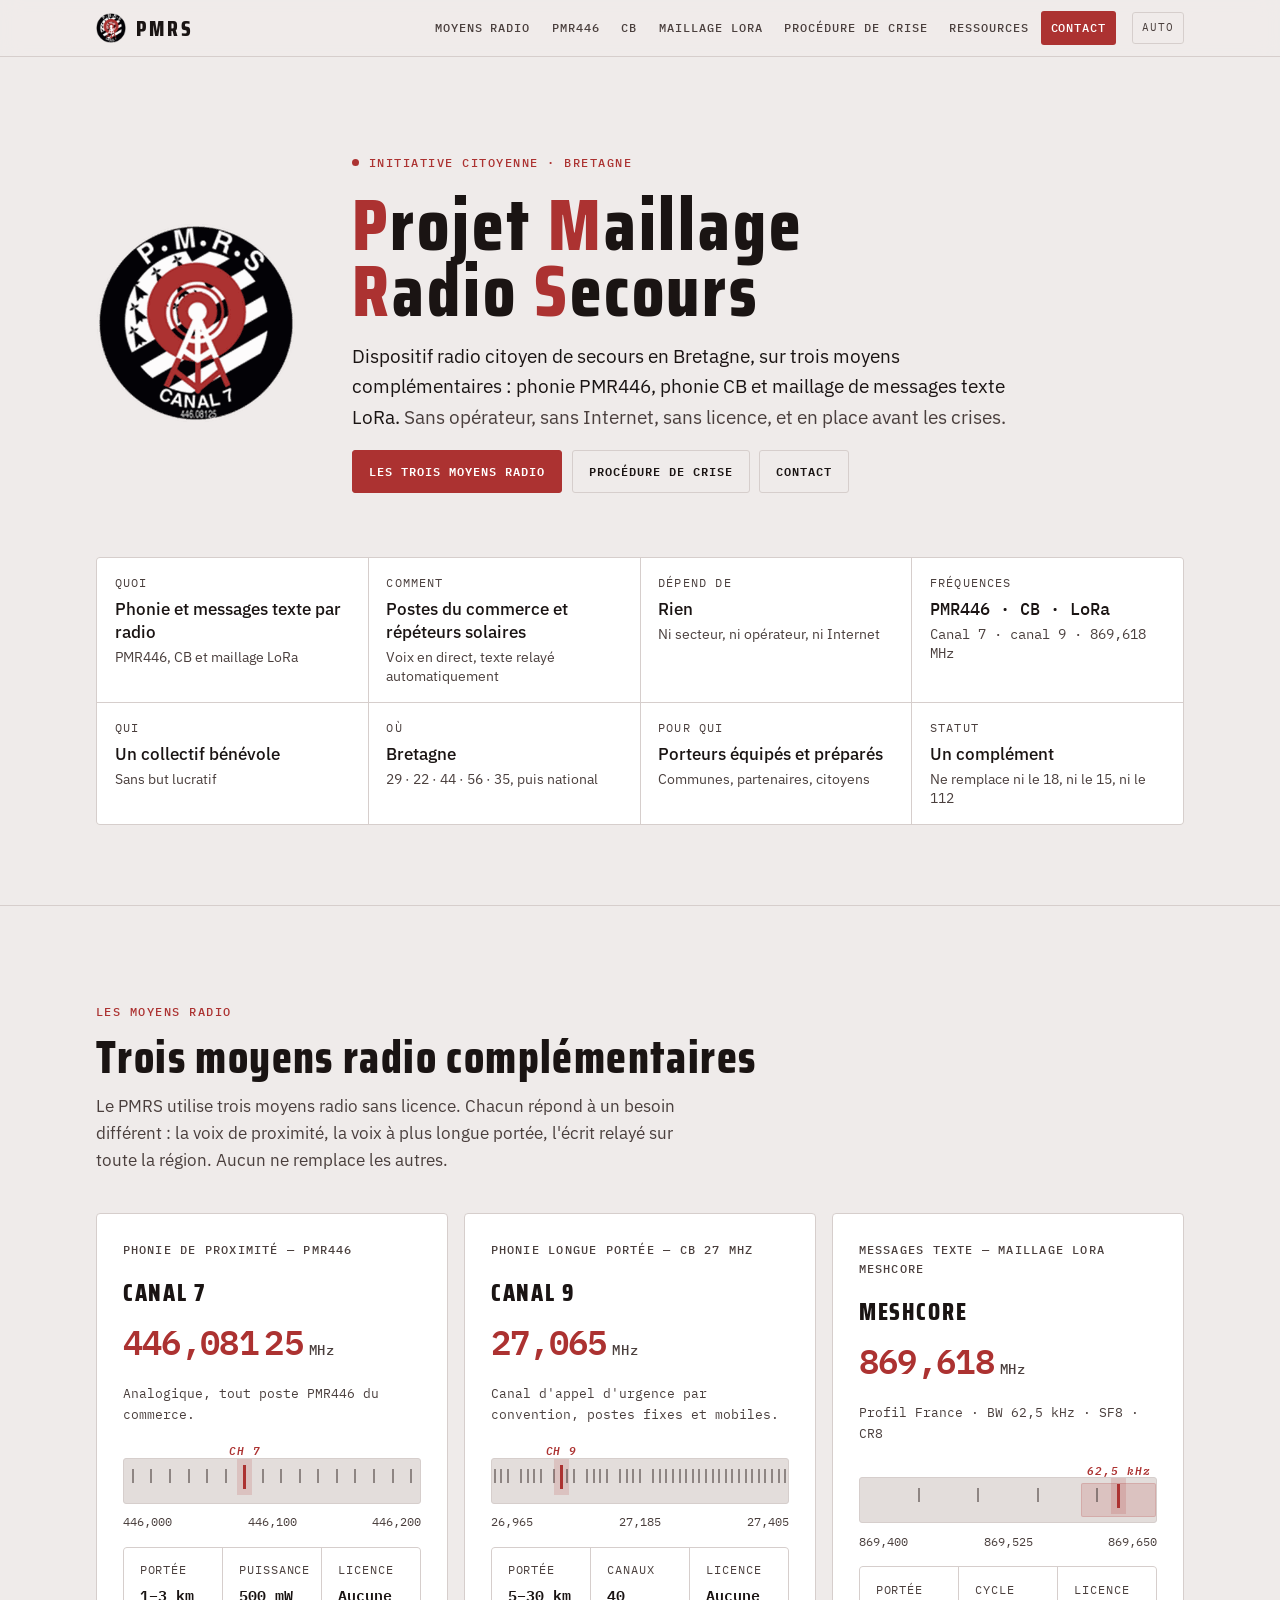
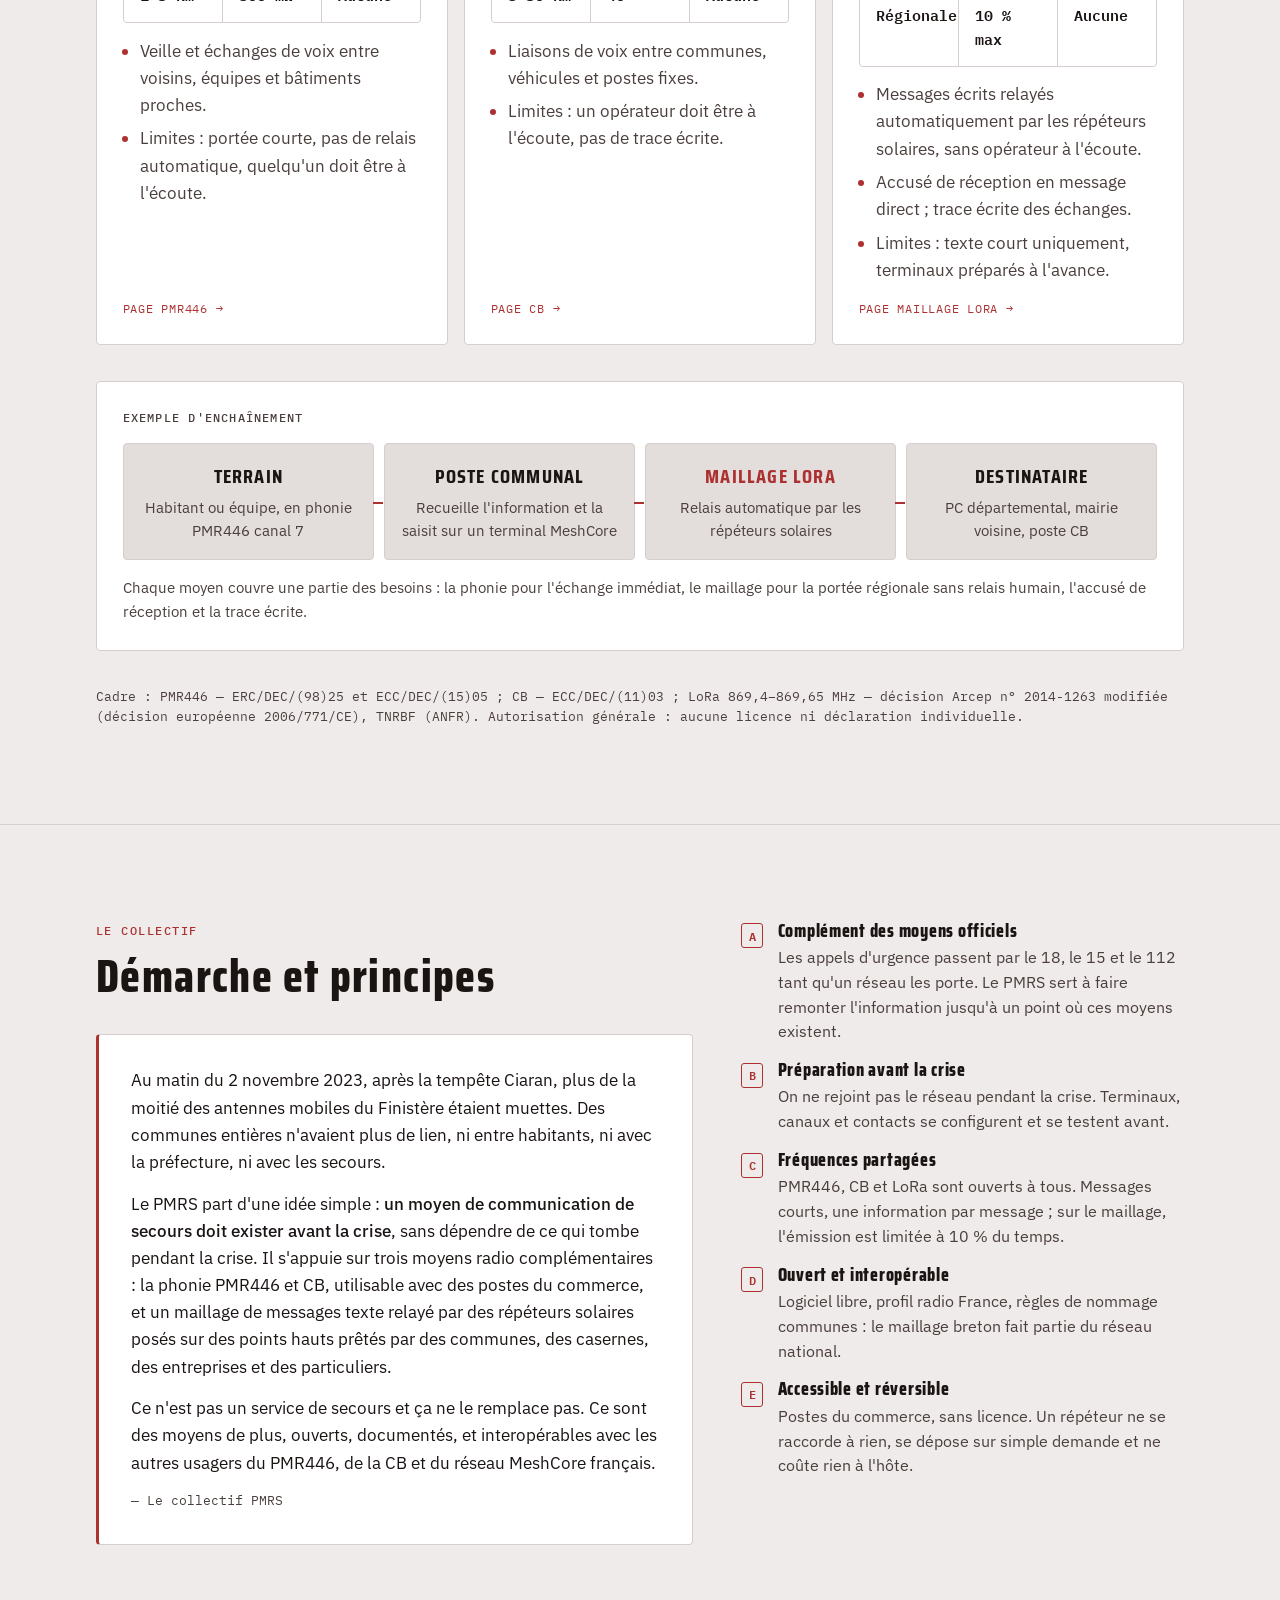
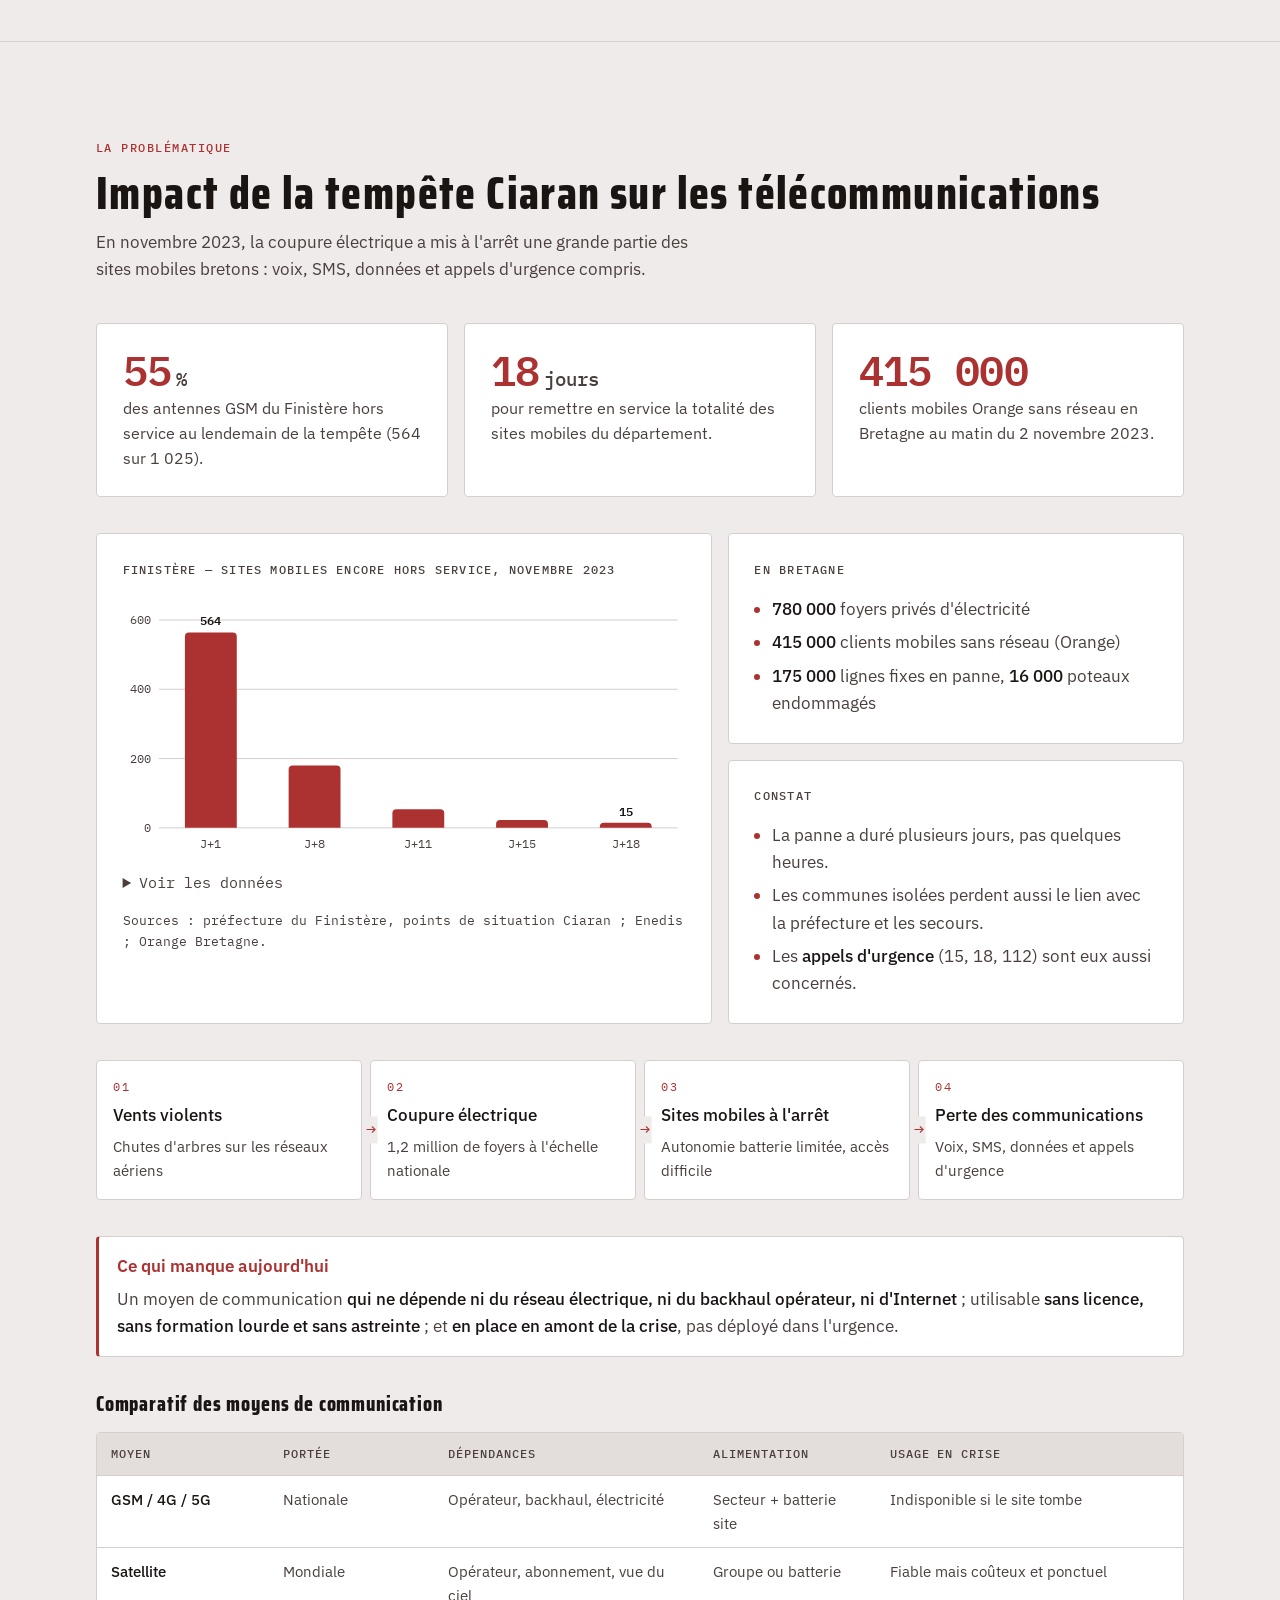
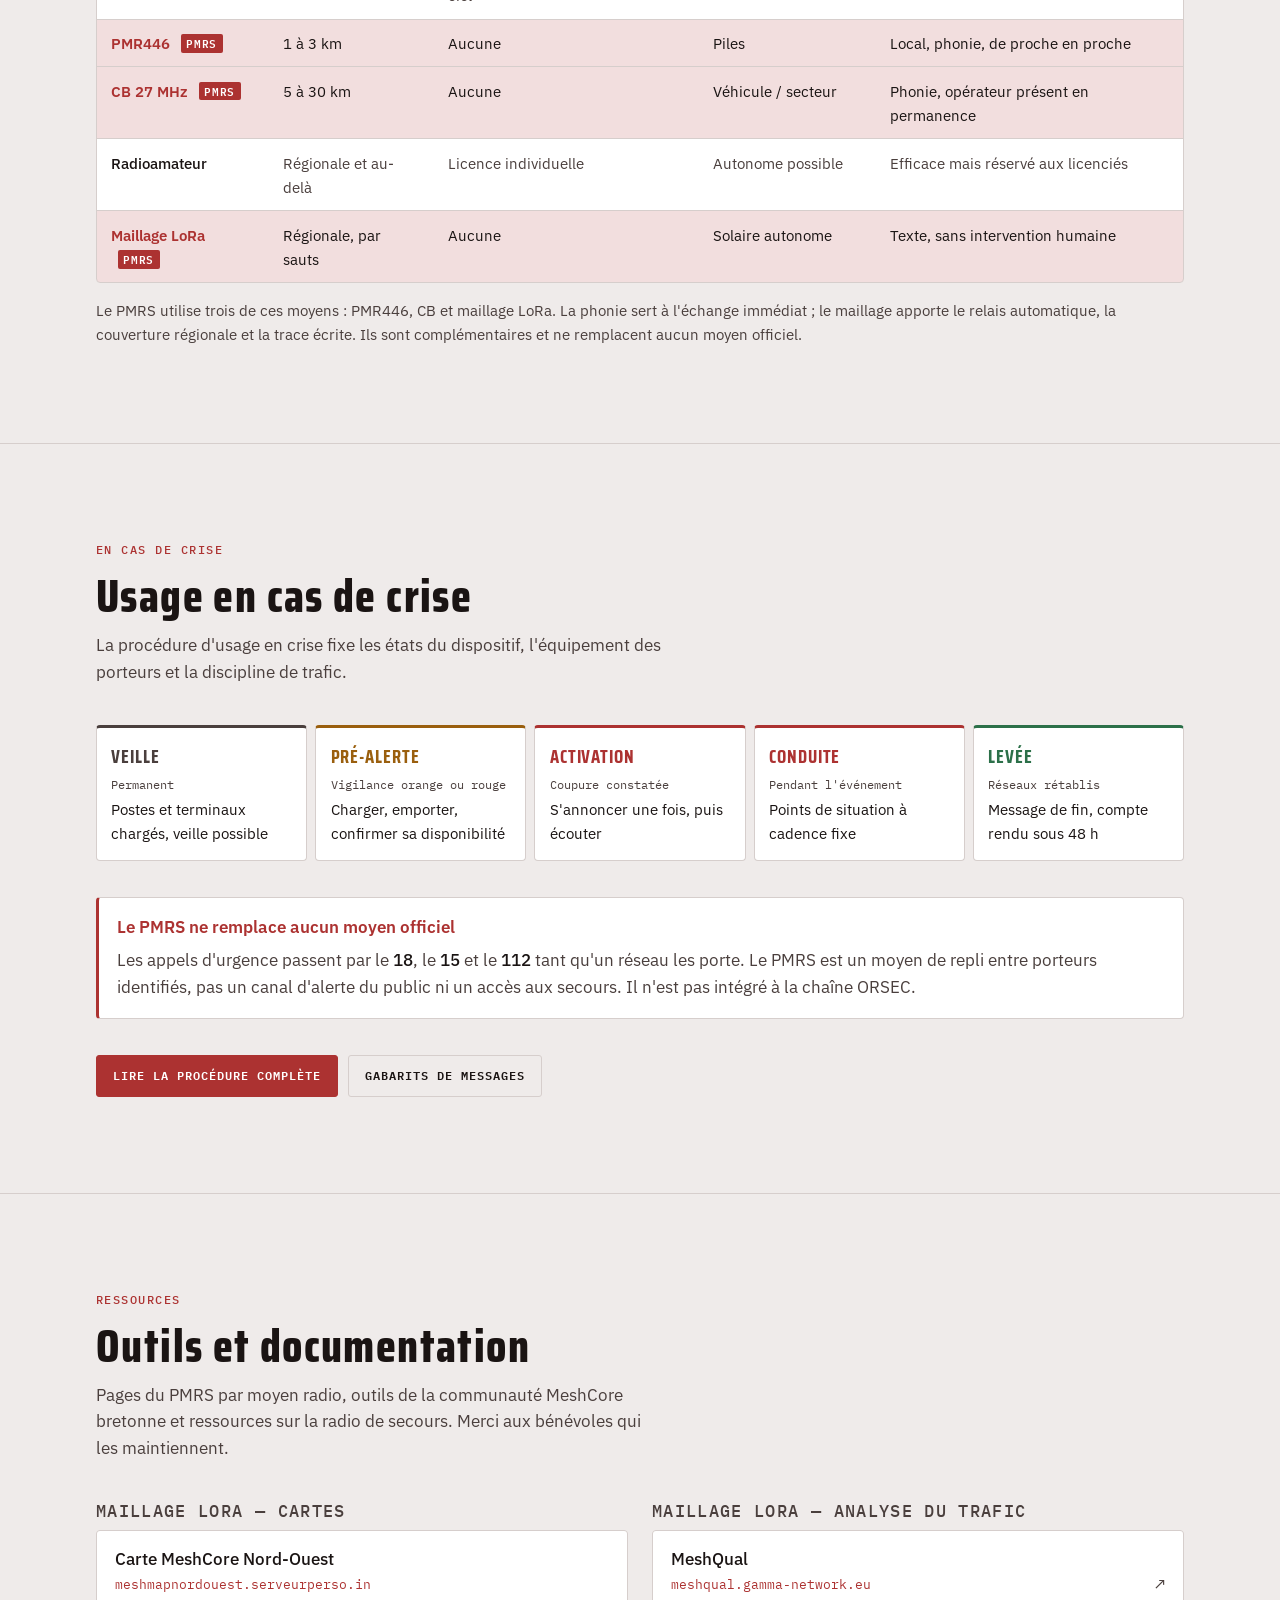
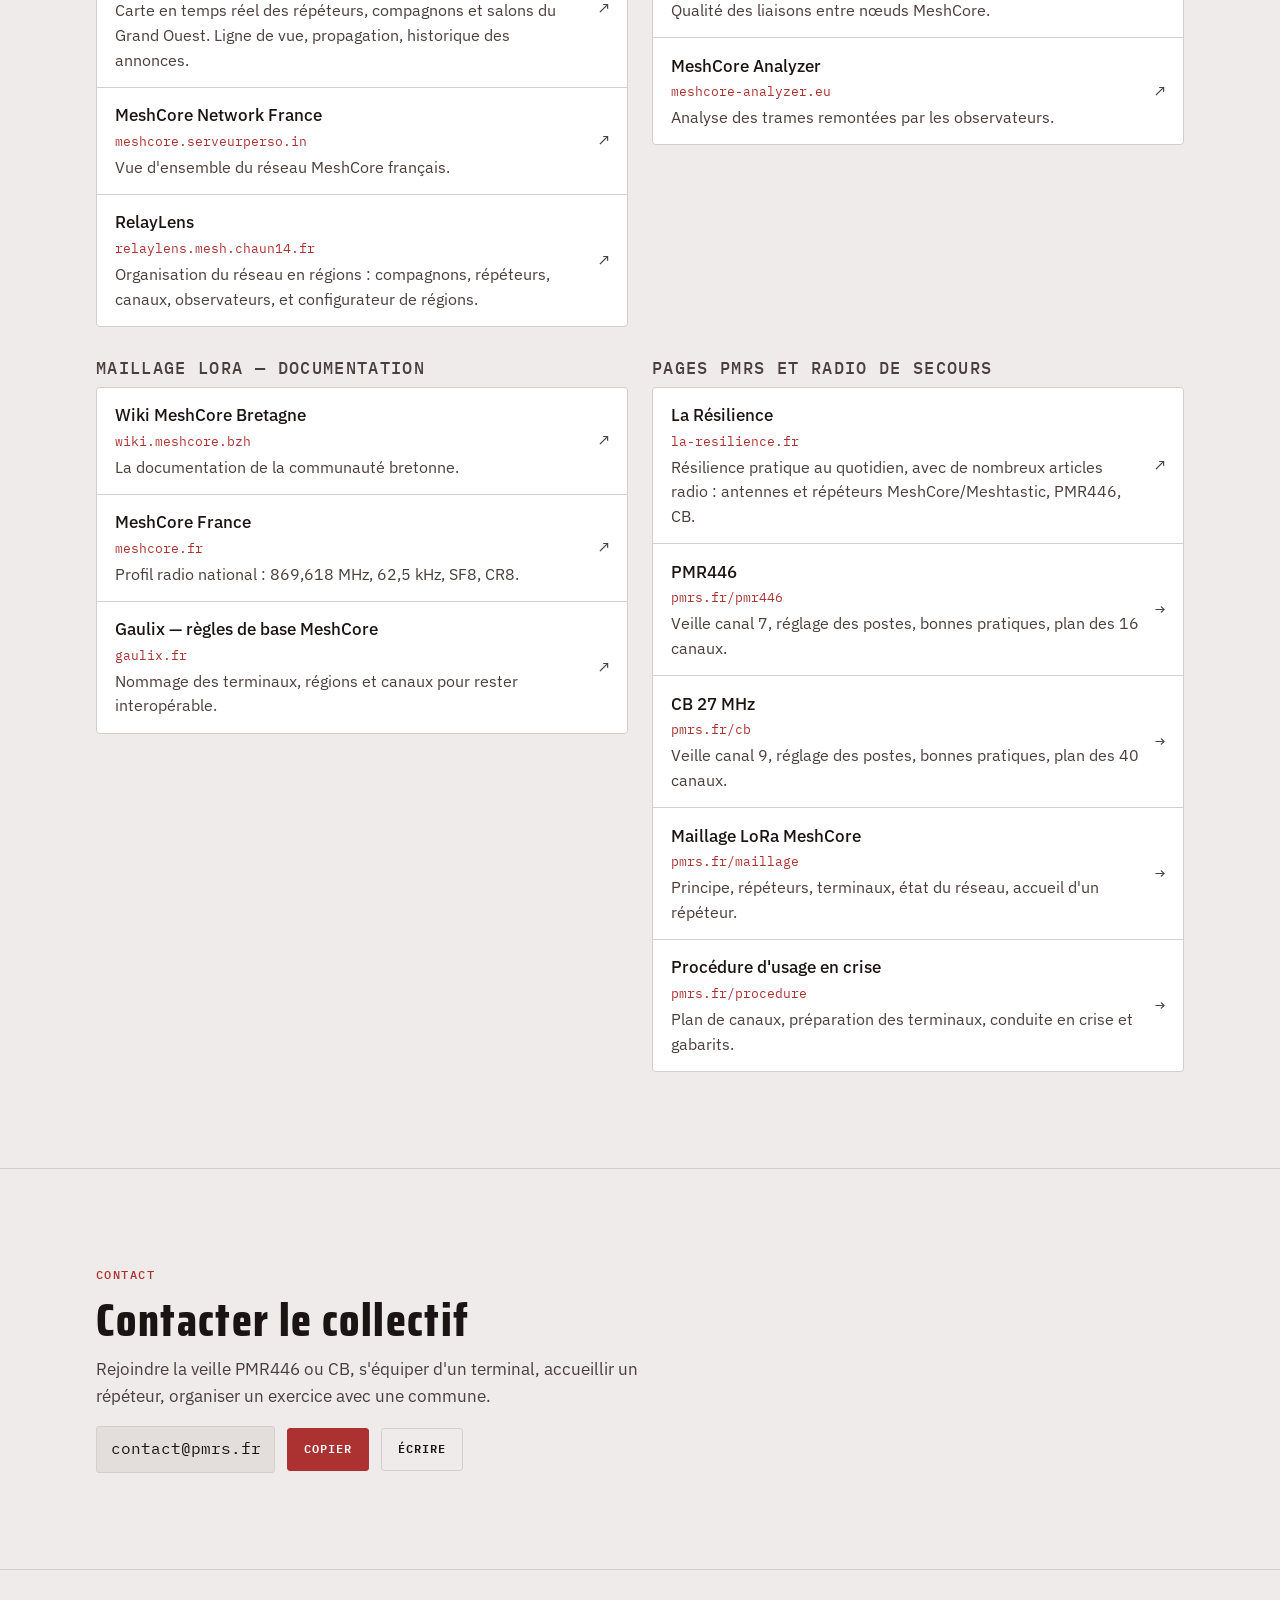
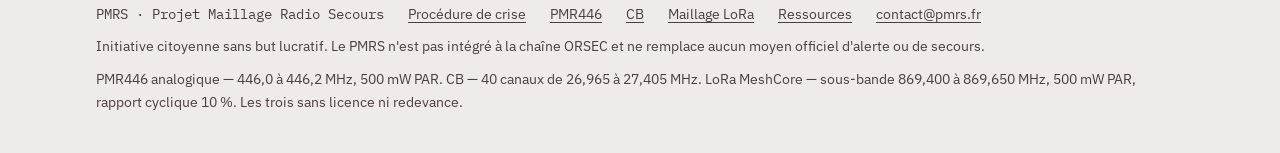
==== commit 4699f442: "Adds PMR446 ch7 and CB ch9 to the game" ====
--- a/index.html
+++ b/index.html
@@ -4,7 +4,7 @@
   <meta charset="utf-8">
   <meta name="viewport" content="width=device-width, initial-scale=1, viewport-fit=cover">
   <title>PMRS — Projet Maillage Radio Secours</title>
-  <meta name="description" content="Réseau citoyen de messages texte par radio LoRa MeshCore (869,618 MHz) : des répéteurs solaires sur les points hauts de Bretagne, sans opérateur, sans Internet, sans licence. Un complément pour la gestion de crise.">
+  <meta name="description" content="Dispositif radio citoyen de secours en Bretagne, sur trois moyens complémentaires : phonie PMR446 (canal 7), phonie CB (canal 9) et maillage de messages texte LoRa MeshCore (869,618 MHz). Sans opérateur, sans Internet, sans licence.">
   <link rel="canonical" href="https://pmrs.fr/">
   <meta name="theme-color" content="#EFEBEA" media="(prefers-color-scheme: light)">
   <meta name="theme-color" content="#15100F" media="(prefers-color-scheme: dark)">
@@ -25,12 +25,12 @@
   <meta property="og:image:type" content="image/png">
   <meta property="og:image:width" content="1200">
   <meta property="og:image:height" content="630">
-  <meta property="og:image:alt" content="Écusson PMRS et titre Projet Maillage Radio Secours ; fréquences MeshCore 869,618 MHz et PMR446 canal 7 446,081 25 MHz">
+  <meta property="og:image:alt" content="Écusson PMRS et titre Projet Maillage Radio Secours ; PMR446 canal 7, CB canal 9 et MeshCore 869,618 MHz">
   <meta name="twitter:card" content="summary_large_image">
   <meta name="twitter:title" content="PMRS — Projet Maillage Radio Secours">
   <meta name="twitter:description" content="Réseau citoyen de messages texte par radio LoRa MeshCore (869,618 MHz), relayés par des répéteurs solaires en Bretagne. Sans opérateur, sans Internet, sans licence.">
   <meta name="twitter:image" content="https://pmrs.fr/og-image.png">
-  <meta name="twitter:image:alt" content="Écusson PMRS et titre Projet Maillage Radio Secours ; fréquences MeshCore 869,618 MHz et PMR446 canal 7 446,081 25 MHz">
+  <meta name="twitter:image:alt" content="Écusson PMRS et titre Projet Maillage Radio Secours ; PMR446 canal 7, CB canal 9 et MeshCore 869,618 MHz">
 
   <script>try{var t=localStorage.getItem('pmrs-theme');if(t==='light'||t==='dark'){document.documentElement.setAttribute('data-theme',t)}}catch(e){}</script>
   <link rel="preconnect" href="https://fonts.googleapis.com">
@@ -48,13 +48,13 @@
       <b>PMRS</b>
     </a>
     <nav class="nav" id="nav" aria-label="Navigation principale">
-      <a href="#pourquoi">Pourquoi</a>
-      <a href="#principe">Principe</a>
-      <a href="#materiel">Matériel</a>
-      <a href="#avancement">Avancement</a>
+      <a href="#moyens">Moyens radio</a>
+      <a href="pmr446.html">PMR446</a>
+      <a href="cb.html">CB</a>
+      <a href="maillage.html">Maillage LoRa</a>
       <a href="procedure.html">Procédure de crise</a>
       <a href="#ressources">Ressources</a>
-      <a class="cta" href="#accueil">Accueillir un répéteur</a>
+      <a class="cta" href="#contact">Contact</a>
     </nav>
     <div class="tools">
       <button class="icon-btn" id="theme" type="button">Auto</button>
@@ -75,11 +75,11 @@
     <div class="hero-text">
       <p class="eyebrow"><span class="dot"></span>Initiative citoyenne · Bretagne</p>
       <h1><span class="caps">P</span>rojet <span class="caps">M</span>aillage <span class="caps">R</span>adio <span class="caps">S</span>ecours</h1>
-      <p class="lede">Réseau de messages texte par radio LoRa, relayés par des répéteurs solaires installés sur des points hauts. <span>Il fonctionne sans opérateur, sans Internet et sans licence, et il est installé avant les crises.</span></p>
+      <p class="lede">Dispositif radio citoyen de secours en Bretagne, sur trois moyens complémentaires : phonie PMR446, phonie CB et maillage de messages texte LoRa. <span>Sans opérateur, sans Internet, sans licence, et en place avant les crises.</span></p>
       <div class="btns">
-        <a class="btn" href="#accueil">Accueillir un répéteur</a>
-        <a class="btn ghost" href="#principe">Le principe</a>
+        <a class="btn" href="#moyens">Les trois moyens radio</a>
         <a class="btn ghost" href="procedure.html">Procédure de crise</a>
+        <a class="btn ghost" href="#contact">Contact</a>
       </div>
     </div>
   </div>
@@ -88,41 +88,112 @@
 <!-- ================= COUP D'ŒIL ================= -->
 <section class="wrap stack-lg" aria-label="PMRS en un coup d'œil" style="padding-bottom:clamp(3rem,8vw,5rem)">
   <dl class="idcard">
-    <div><dt>Quoi</dt><dd>Messagerie texte par radio<small>Messages courts, directs ou en canal</small></dd></div>
-    <div><dt>Comment</dt><dd>Répéteurs solaires maillés<small>Relais automatique, de proche en proche</small></dd></div>
+    <div><dt>Quoi</dt><dd>Phonie et messages texte par radio<small>PMR446, CB et maillage LoRa</small></dd></div>
+    <div><dt>Comment</dt><dd>Postes du commerce et répéteurs solaires<small>Voix en direct, texte relayé automatiquement</small></dd></div>
     <div><dt>Dépend de</dt><dd>Rien<small>Ni secteur, ni opérateur, ni Internet</small></dd></div>
-    <div><dt>Fréquence</dt><dd class="mono">869,618 MHz<small>LoRa MeshCore · sans licence</small></dd></div>
+    <div><dt>Fréquences</dt><dd class="mono">PMR446 · CB · LoRa<small>Canal 7 · canal 9 · 869,618 MHz</small></dd></div>
     <div><dt>Qui</dt><dd>Un collectif bénévole<small>Sans but lucratif</small></dd></div>
     <div><dt>Où</dt><dd>Bretagne<small>29 · 22 · 44 · 56 · 35, puis national</small></dd></div>
     <div><dt>Pour qui</dt><dd>Porteurs équipés et préparés<small>Communes, partenaires, citoyens</small></dd></div>
     <div><dt>Statut</dt><dd>Un complément<small>Ne remplace ni le 18, ni le 15, ni le 112</small></dd></div>
   </dl>
-
-  <div class="grid g4">
-    <a class="qcard" href="#principe">
-      <span class="num">01</span>
-      <h3>Comprendre</h3>
-      <p>Pourquoi le mobile tombe en tempête, et comment un maillage de répéteurs prend le relais.</p>
-      <span class="go">Le principe →</span>
-    </a>
-    <a class="qcard" href="#accueil">
-      <span class="num">02</span>
-      <h3>Accueillir un répéteur</h3>
-      <p>Conditions d'accueil : module autonome, sans coût pour l'hôte, démontable sur simple demande.</p>
-      <span class="go">Les conditions →</span>
-    </a>
-    <a class="qcard" href="procedure.html">
-      <span class="num">03</span>
-      <h3>Procédure de crise</h3>
-      <p>Plan de canaux, préparation à froid, conduite en crise et gabarits de messages.</p>
-      <span class="go">La procédure →</span>
-    </a>
-    <a class="qcard" href="#ressources">
-      <span class="num">04</span>
-      <h3>Ressources</h3>
-      <p>Cartes en temps réel, outils d'analyse, wiki breton et règles communes de la communauté.</p>
-      <span class="go">Les liens →</span>
-    </a>
+</section>
+
+<!-- ================= MOYENS RADIO ================= -->
+<section class="section" id="moyens">
+  <div class="wrap">
+    <div class="section-head">
+      <p class="eyebrow">Les moyens radio</p>
+      <h2>Trois moyens radio complémentaires</h2>
+      <p class="lede">Le PMRS utilise trois moyens radio sans licence. Chacun répond à un besoin différent : la voix de proximité, la voix à plus longue portée, l'écrit relayé sur toute la région. Aucun ne remplace les autres.</p>
+    </div>
+
+    <div class="stack-lg">
+      <div class="grid g3 moyens">
+        <section class="panel" aria-label="Phonie PMR446">
+          <p class="panel-label">Phonie de proximité — PMR446</p>
+          <div class="readout">
+            <span class="ch">Canal 7</span>
+            <span class="freq">446,081&thinsp;25<small>MHz</small></span>
+          </div>
+          <p class="note">Analogique, tout poste PMR446 du commerce.</p>
+          <div class="scale">
+            <div class="track" id="track-pmr" role="img" aria-label="Bande PMR446 de 446,000 à 446,200 MHz, canal 7 en veille"></div>
+            <div class="ends"><span>446,000</span><span>446,100</span><span>446,200</span></div>
+          </div>
+          <dl class="specs">
+            <div><dt>Portée</dt><dd>1–3 km</dd></div>
+            <div><dt>Puissance</dt><dd>500 mW</dd></div>
+            <div><dt>Licence</dt><dd>Aucune</dd></div>
+          </dl>
+          <ul>
+            <li>Veille et échanges de voix entre voisins, équipes et bâtiments proches.</li>
+            <li>Limites : portée courte, pas de relais automatique, quelqu'un doit être à l'écoute.</li>
+          </ul>
+          <a class="more" href="pmr446.html">Page PMR446 →</a>
+        </section>
+
+        <section class="panel" aria-label="Phonie CB">
+          <p class="panel-label">Phonie longue portée — CB 27 MHz</p>
+          <div class="readout">
+            <span class="ch">Canal 9</span>
+            <span class="freq">27,065<small>MHz</small></span>
+          </div>
+          <p class="note">Canal d'appel d'urgence par convention, postes fixes et mobiles.</p>
+          <div class="scale">
+            <div class="track" id="track-cb" role="img" aria-label="Bande CB de 26,965 à 27,405 MHz, 40 canaux, canal 9 en veille"></div>
+            <div class="ends"><span>26,965</span><span>27,185</span><span>27,405</span></div>
+          </div>
+          <dl class="specs">
+            <div><dt>Portée</dt><dd>5–30 km</dd></div>
+            <div><dt>Canaux</dt><dd>40</dd></div>
+            <div><dt>Licence</dt><dd>Aucune</dd></div>
+          </dl>
+          <ul>
+            <li>Liaisons de voix entre communes, véhicules et postes fixes.</li>
+            <li>Limites : un opérateur doit être à l'écoute, pas de trace écrite.</li>
+          </ul>
+          <a class="more" href="cb.html">Page CB →</a>
+        </section>
+
+        <section class="panel" aria-label="Maillage LoRa MeshCore">
+          <p class="panel-label">Messages texte — maillage LoRa MeshCore</p>
+          <div class="readout">
+            <span class="ch">MeshCore</span>
+            <span class="freq">869,618<small>MHz</small></span>
+          </div>
+          <p class="note">Profil France · BW 62,5 kHz · SF8 · CR8</p>
+          <div class="scale">
+            <div class="track" id="track-mc" role="img" aria-label="Sous-bande 869,400 à 869,650 MHz, canal MeshCore centré sur 869,618 MHz et occupant 62,5 kHz"></div>
+            <div class="ends"><span>869,400</span><span>869,525</span><span>869,650</span></div>
+          </div>
+          <dl class="specs">
+            <div><dt>Portée</dt><dd>Régionale</dd></div>
+            <div><dt>Cycle</dt><dd>10 % max</dd></div>
+            <div><dt>Licence</dt><dd>Aucune</dd></div>
+          </dl>
+          <ul>
+            <li>Messages écrits relayés automatiquement par les répéteurs solaires, sans opérateur à l'écoute.</li>
+            <li>Accusé de réception en message direct ; trace écrite des échanges.</li>
+            <li>Limites : texte court uniquement, terminaux préparés à l'avance.</li>
+          </ul>
+          <a class="more" href="maillage.html">Page maillage LoRa →</a>
+        </section>
+      </div>
+
+      <div class="panel">
+        <p class="panel-label">Exemple d'enchaînement</p>
+        <div class="flow">
+          <div class="node t"><b>Terrain</b><span>Habitant ou équipe, en phonie PMR446 canal 7</span></div>
+          <div class="node t"><b>Poste communal</b><span>Recueille l'information et la saisit sur un terminal MeshCore</span></div>
+          <div class="node r"><b>Maillage LoRa</b><span>Relais automatique par les répéteurs solaires</span></div>
+          <div class="node t"><b>Destinataire</b><span>PC départemental, mairie voisine, poste CB</span></div>
+        </div>
+        <p class="small muted">Chaque moyen couvre une partie des besoins : la phonie pour l'échange immédiat, le maillage pour la portée régionale sans relais humain, l'accusé de réception et la trace écrite.</p>
+      </div>
+
+      <p class="source">Cadre : PMR446 — ERC/DEC/(98)25 et ECC/DEC/(15)05 ; CB — ECC/DEC/(11)03 ; LoRa 869,4–869,65 MHz — décision Arcep n° 2014-1263 modifiée (décision européenne 2006/771/CE), TNRBF (ANFR). Autorisation générale : aucune licence ni déclaration individuelle.</p>
+    </div>
   </div>
 </section>
 
@@ -136,17 +207,17 @@
       </div>
       <div class="letter">
         <p>Au matin du 2 novembre 2023, après la tempête Ciaran, plus de la moitié des antennes mobiles du Finistère étaient muettes. Des communes entières n'avaient plus de lien, ni entre habitants, ni avec la préfecture, ni avec les secours.</p>
-        <p>Le PMRS part d'une idée simple : <strong>un moyen de communication de secours doit exister avant la crise</strong>, sans dépendre de ce qui tombe pendant la crise. Nous posons des répéteurs radio solaires sur des points hauts prêtés par des communes, des casernes, des entreprises et des particuliers. Ensemble, ils forment un maillage qui fonctionne seul, toute l'année.</p>
-        <p>Ce n'est pas un service de secours et ça ne le remplace pas. C'est une brique de plus, ouverte, documentée, interopérable avec le reste du réseau MeshCore français.</p>
+        <p>Le PMRS part d'une idée simple : <strong>un moyen de communication de secours doit exister avant la crise</strong>, sans dépendre de ce qui tombe pendant la crise. Il s'appuie sur trois moyens radio complémentaires : la phonie PMR446 et CB, utilisable avec des postes du commerce, et un maillage de messages texte relayé par des répéteurs solaires posés sur des points hauts prêtés par des communes, des casernes, des entreprises et des particuliers.</p>
+        <p>Ce n'est pas un service de secours et ça ne le remplace pas. Ce sont des moyens de plus, ouverts, documentés, et interopérables avec les autres usagers du PMR446, de la CB et du réseau MeshCore français.</p>
         <p class="sign">— Le collectif PMRS</p>
       </div>
     </div>
     <div class="stack">
       <div class="principle"><span class="k">A</span><div><h3>Complément des moyens officiels</h3><p>Les appels d'urgence passent par le 18, le 15 et le 112 tant qu'un réseau les porte. Le PMRS sert à faire remonter l'information jusqu'à un point où ces moyens existent.</p></div></div>
       <div class="principle"><span class="k">B</span><div><h3>Préparation avant la crise</h3><p>On ne rejoint pas le réseau pendant la crise. Terminaux, canaux et contacts se configurent et se testent avant.</p></div></div>
-      <div class="principle"><span class="k">C</span><div><h3>Temps d'émission limité</h3><p>La bande est partagée et limitée à 10 % de temps d'émission. Messages courts, une information par message.</p></div></div>
+      <div class="principle"><span class="k">C</span><div><h3>Fréquences partagées</h3><p>PMR446, CB et LoRa sont ouverts à tous. Messages courts, une information par message ; sur le maillage, l'émission est limitée à 10 % du temps.</p></div></div>
       <div class="principle"><span class="k">D</span><div><h3>Ouvert et interopérable</h3><p>Logiciel libre, profil radio France, règles de nommage communes : le maillage breton fait partie du réseau national.</p></div></div>
-      <div class="principle"><span class="k">E</span><div><h3>Réversible et gratuit pour l'hôte</h3><p>Un répéteur ne se raccorde à rien et se dépose sur simple demande. Matériel et pose sont à la charge du PMRS.</p></div></div>
+      <div class="principle"><span class="k">E</span><div><h3>Accessible et réversible</h3><p>Postes du commerce, sans licence. Un répéteur ne se raccorde à rien, se dépose sur simple demande et ne coûte rien à l'hôte.</p></div></div>
     </div>
   </div>
 </section>
@@ -155,7 +226,7 @@
 <section class="section" id="pourquoi">
   <div class="wrap">
     <div class="section-head">
-      <p class="eyebrow">01 — La problématique</p>
+      <p class="eyebrow">La problématique</p>
       <h2>Impact de la tempête Ciaran sur les télécommunications</h2>
       <p class="lede">En novembre 2023, la coupure électrique a mis à l'arrêt une grande partie des sites mobiles bretons : voix, SMS, données et appels d'urgence compris.</p>
     </div>
@@ -219,293 +290,21 @@
       </div>
 
       <div class="stack">
-        <h3>Les moyens existants, et la brique que nous ajoutons</h3>
+        <h3>Comparatif des moyens de communication</h3>
         <div class="table-wrap">
           <table>
             <thead><tr><th>Moyen</th><th>Portée</th><th>Dépendances</th><th>Alimentation</th><th>Usage en crise</th></tr></thead>
             <tbody>
               <tr><th>GSM / 4G / 5G</th><td>Nationale</td><td>Opérateur, backhaul, électricité</td><td>Secteur + batterie site</td><td>Indisponible si le site tombe</td></tr>
               <tr><th>Satellite</th><td>Mondiale</td><td>Opérateur, abonnement, vue du ciel</td><td>Groupe ou batterie</td><td>Fiable mais coûteux et ponctuel</td></tr>
-              <tr><th>PMR446</th><td>1 à 3 km</td><td>Aucune</td><td>Piles</td><td>Local, phonie, de proche en proche</td></tr>
-              <tr><th>CB 27 MHz</th><td>5 à 30 km</td><td>Aucune</td><td>Véhicule / secteur</td><td>Phonie, opérateur présent en permanence</td></tr>
+              <tr class="ours"><th>PMR446 <span class="tag-pmrs">PMRS</span></th><td>1 à 3 km</td><td>Aucune</td><td>Piles</td><td>Local, phonie, de proche en proche</td></tr>
+              <tr class="ours"><th>CB 27 MHz <span class="tag-pmrs">PMRS</span></th><td>5 à 30 km</td><td>Aucune</td><td>Véhicule / secteur</td><td>Phonie, opérateur présent en permanence</td></tr>
               <tr><th>Radioamateur</th><td>Régionale et au-delà</td><td>Licence individuelle</td><td>Autonome possible</td><td>Efficace mais réservé aux licenciés</td></tr>
-              <tr class="ours"><th>Maillage LoRa PMRS</th><td>Régionale, par sauts</td><td>Aucune</td><td>Solaire autonome</td><td>Texte, sans intervention humaine</td></tr>
+              <tr class="ours"><th>Maillage LoRa <span class="tag-pmrs">PMRS</span></th><td>Régionale, par sauts</td><td>Aucune</td><td>Solaire autonome</td><td>Texte, sans intervention humaine</td></tr>
             </tbody>
           </table>
         </div>
-        <p class="muted small">Aucun de ces moyens ne combine autonomie énergétique, absence d'opérateur, fonctionnement sans présence humaine et couverture régionale. La dernière ligne ne remplace aucune des autres : elle les complète.</p>
-      </div>
-    </div>
-  </div>
-</section>
-
-<!-- ================= 02 PRINCIPE ================= -->
-<section class="section" id="principe">
-  <div class="wrap">
-    <div class="section-head">
-      <p class="eyebrow">02 — Le principe</p>
-      <h2>Principe du réseau maillé</h2>
-      <p class="lede">Chaque message est relayé jusqu'à son destinataire par des répéteurs fixes. Les terminaux, eux, ne relaient pas : ils émettent et reçoivent.</p>
-    </div>
-
-    <div class="stack-lg">
-      <div class="panel">
-        <div class="flow" aria-label="Chaîne de transmission">
-          <div class="node t"><b>Terminal</b><span>Boîtier de poche ou smartphone</span></div>
-          <div class="node r"><b>Répéteur</b><span>Point haut solaire</span></div>
-          <div class="node r"><b>Répéteur</b><span>Point urbain solaire</span></div>
-          <div class="node t"><b>Terminal</b><span>Destinataire</span></div>
-        </div>
-      </div>
-
-      <div class="grid g3">
-        <div class="panel"><h3>Aucune infrastructure centrale</h3><p class="muted">Pas de serveur, pas d'opérateur, pas d'abonnement. Le réseau fonctionne même totalement coupé d'Internet.</p></div>
-        <div class="panel"><h3>Messages directs chiffrés</h3><p class="muted">Un message direct est chiffré entre les deux terminaux ; les répéteurs le transportent sans le déchiffrer.</p></div>
-        <div class="panel"><h3>Portée régionale par sauts</h3><p class="muted">Jusqu'à 32 sauts successifs, soit plusieurs centaines de kilomètres de proche en proche.</p></div>
-      </div>
-
-      <div class="panel stepper" id="resilience">
-        <div style="display:flex; flex-wrap:wrap; gap:1rem; justify-content:space-between; align-items:center">
-          <div>
-            <p class="panel-label">Résilience</p>
-            <h3 style="font-size:1.5rem">Perte d'un répéteur</h3>
-          </div>
-          <div class="steps" role="group" aria-label="Étapes">
-            <button type="button" aria-pressed="true"><b>1</b>Nominal</button>
-            <button type="button" aria-pressed="false"><b>2</b>Panne</button>
-            <button type="button" aria-pressed="false"><b>3</b>Recherche</button>
-            <button type="button" aria-pressed="false"><b>4</b>Nouvelle route</button>
-          </div>
-        </div>
-        <div class="diagram">
-          <svg viewBox="0 0 800 260" role="img" aria-label="Schéma : terminaux A et B reliés par les répéteurs R1, R2, R3 et R4">
-            <line data-edge="a-r1"  x1="60"  y1="200" x2="230" y2="120"/>
-            <line data-edge="r1-r2" x1="230" y1="120" x2="400" y2="70"/>
-            <line data-edge="r2-r3" x1="400" y1="70"  x2="570" y2="120"/>
-            <line data-edge="r3-b"  x1="570" y1="120" x2="740" y2="200"/>
-            <line data-edge="r1-r4" x1="230" y1="120" x2="400" y2="205"/>
-            <line data-edge="r4-r3" x1="400" y1="205" x2="570" y2="120"/>
-            <g data-pos="a"><circle class="dg-term" cx="60" cy="200" r="24"/><text class="dg-term-t" x="60" y="205" text-anchor="middle">A</text></g>
-            <g data-pos="b"><circle class="dg-term" cx="740" cy="200" r="24"/><text class="dg-term-t" x="740" y="205" text-anchor="middle">B</text></g>
-            <g data-pos="r1"><circle class="dg-rep" cx="230" cy="120" r="26"/><text class="dg-rep-t" x="230" y="125" text-anchor="middle">R1</text></g>
-            <g data-node="r2" data-pos="r2"><circle cx="400" cy="70" r="26"/><text x="400" y="75" text-anchor="middle">R2</text></g>
-            <g data-pos="r3"><circle class="dg-rep" cx="570" cy="120" r="26"/><text class="dg-rep-t" x="570" y="125" text-anchor="middle">R3</text></g>
-            <g data-node="r4" data-pos="r4"><circle cx="400" cy="205" r="26"/><text x="400" y="210" text-anchor="middle">R4</text></g>
-          </svg>
-        </div>
-        <div class="legend">
-          <span><i></i>Route active</span>
-          <span><i class="dash"></i>Diffusion en cours</span>
-          <span><i class="brk"></i>Liaison rompue</span>
-          <span><i class="idle"></i>Liaison disponible</span>
-        </div>
-        <div class="step-caption" aria-live="polite"><h3></h3><p></p></div>
-        <p class="small muted" style="border-top:1px solid var(--line); padding-top:.9rem">La redondance suppose un recouvrement des zones de couverture : <strong>chaque point haut accueilli crée une route de secours pour ses voisins.</strong></p>
-      </div>
-    </div>
-  </div>
-</section>
-
-<!-- ================= 03 MATÉRIEL ================= -->
-<section class="section" id="materiel">
-  <div class="wrap">
-    <div class="section-head">
-      <p class="eyebrow">03 — Le matériel</p>
-      <h2>Le répéteur et les terminaux</h2>
-      <p class="lede">Mise sous tension unique, fonctionnement 24 h/24 sur énergie solaire, supervision à distance par radio.</p>
-    </div>
-
-    <div class="stack-lg">
-      <div class="grid g3">
-        <div class="panel stat"><span class="v">19–35<small>mA</small></span><p>consommation moyenne du répéteur</p></div>
-        <div class="panel stat"><span class="v">3–5<small>jours</small></span><p>d'autonomie sans aucun soleil, batterie pleine</p></div>
-        <div class="panel stat"><span class="v">15<small>min</small></span><p>de soleil par jour suffisent en décembre, en Bretagne</p></div>
-      </div>
-
-      <div class="grid g2">
-        <div class="panel">
-          <p class="panel-label">Le module répéteur</p>
-          <dl class="kv">
-            <div><dt>Boîtier</dt><dd>IP67, fixable sur barrière, mur ou mât type TV</dd></div>
-            <div><dt>Radio</dt><dd>LoRa <strong>869,618 MHz</strong>, 100 à 500 mW max</dd></div>
-            <div><dt>Antenne</dt><dd>Verticale de 3 à 9 dBi selon la topographie</dd></div>
-            <div><dt>Énergie</dt><dd>Panneau solaire de 5 à 10 W</dd></div>
-            <div><dt>Batterie</dt><dd>18650 3,7 V, −20 à +60 °C (migration LiFePO4 à l'étude)</dd></div>
-            <div><dt>Poids</dt><dd>2kg maximum</dd></div>
-          </dl>
-        </div>
-        <div class="panel">
-          <p class="panel-label">Retour d'expérience</p>
-          <ul>
-            <li><strong>9 répéteurs</strong> de ce type en service depuis 3 ans en Ille-et-Vilaine.</li>
-            <li>Aucune coupure liée à l'énergie constatée.</li>
-            <li>Batterie jamais descendue sous <strong>70 %</strong>.</li>
-            <li>Panneau dimensionné sur le mois le plus défavorable ; durée de vie visée 10 ans.</li>
-          </ul>
-        </div>
-      </div>
-
-      <div class="grid g2">
-        <div class="panel">
-          <p class="panel-label">Les terminaux</p>
-          <h3>Deux familles, qui doivent coexister</h3>
-          <dl class="kv">
-            <div><dt>Compagnon</dt><dd>Petit boîtier radio piloté en Bluetooth par l'application MeshCore d'un smartphone. Léger, saisie rapide, coût faible — mais dépend d'un téléphone chargé.</dd></div>
-            <div><dt>Autonome</dt><dd>Terminal à clavier (LilyGo T-Deck Plus, Elecrow ThinkNode M9…) qui fonctionne sans téléphone. C'est le matériel à placer en mairie, au PC de secours ou dans un véhicule.</dd></div>
-          </dl>
-          <p class="small muted">Un terminal a une portée de terminal, pas de répéteur : il doit être à portée d'un répéteur pour rejoindre le maillage.</p>
-        </div>
-        <div class="panel">
-          <p class="panel-label">Pourquoi MeshCore plutôt que Meshtastic</p>
-          <dl class="kv">
-            <div><dt>Relayage</dt><dd>Seuls les répéteurs dédiés relaient — <span class="muted">Meshtastic : tous les nœuds, par inondation</span></dd></div>
-            <div><dt>Charge</dt><dd>Maîtrisée, trafic dirigé — <span class="muted">croît vite avec le nombre de nœuds</span></dd></div>
-            <div><dt>Rôles</dt><dd>Terminal / Répéteur / Salon, rôles stricts</dd></div>
-            <div><dt>Cible</dt><dd>Infrastructure territoriale planifiée</dd></div>
-          </dl>
-          <p class="small muted">Un réseau territorial repose sur des répéteurs fixes dimensionnés, pas sur la densité de terminaux. Les deux logiciels tournent sur le même matériel : le choix reste réversible.</p>
-        </div>
-      </div>
-
-      <div class="stack">
-        <h3>Fréquences</h3>
-        <div class="grid g2">
-          <section class="panel" aria-label="Maillage de données LoRa MeshCore">
-            <p class="panel-label">Données — LoRa MeshCore</p>
-            <div class="readout">
-              <span class="ch">MeshCore</span>
-              <span class="freq">869,618<small>MHz</small></span>
-            </div>
-            <p class="note">Profil France (EU/UK Narrow) · BW 62,5 kHz · SF8 · CR8 · région par défaut fr</p>
-            <div class="scale">
-              <div class="track" id="track-mc" role="img" aria-label="Sous-bande 869,400 à 869,650 MHz, canal MeshCore centré sur 869,618 MHz et occupant 62,5 kHz"></div>
-              <div class="ends"><span>869,400</span><span>869,525</span><span>869,650</span></div>
-            </div>
-            <dl class="specs">
-              <div><dt>Puissance</dt><dd>500 mW PAR</dd></div>
-              <div><dt>Cycle</dt><dd>10 % max</dd></div>
-              <div><dt>Licence</dt><dd>Aucune</dd></div>
-            </dl>
-          </section>
-          <section class="panel" aria-label="Veille phonie PMR446">
-            <p class="panel-label">Phonie — veille PMR446</p>
-            <div class="readout">
-              <span class="ch">Canal 7</span>
-              <span class="freq">446,081&thinsp;25<small>MHz</small></span>
-            </div>
-            <p class="note">Analogique, antenne intégrée — tout poste PMR446 du commerce.</p>
-            <div class="scale">
-              <div class="track" id="track-pmr" role="img" aria-label="Bande PMR446 de 446,000 à 446,200 MHz, canal 7 en veille"></div>
-              <div class="ends"><span>446,000</span><span>446,100</span><span>446,200</span></div>
-            </div>
-            <dl class="specs">
-              <div><dt>Pas</dt><dd>12,5 kHz</dd></div>
-              <div><dt>Puissance</dt><dd>500 mW PAR</dd></div>
-              <div><dt>Canaux</dt><dd>16</dd></div>
-            </dl>
-          </section>
-        </div>
-        <p class="source">Cadre : décision Arcep n° 2014-1263 modifiée (décision européenne 2006/771/CE), TNRBF (ANFR) ; ERC/DEC/(98)25 et ECC Decision (15)05 pour le PMR446. Autorisation générale : aucune licence ni déclaration individuelle.</p>
-      </div>
-    </div>
-  </div>
-</section>
-
-<!-- ================= 04 AVANCEMENT ================= -->
-<section class="section" id="avancement">
-  <div class="wrap">
-    <div class="section-head">
-      <p class="eyebrow">04 — État du réseau</p>
-      <h2>État du réseau et calendrier</h2>
-      <p class="lede">Le maillage n'a d'intérêt que s'il est continu : chaque site accueilli conditionne la couverture des communes voisines.</p>
-    </div>
-
-    <div class="stack-lg">
-      <div class="grid g3">
-        <div class="panel stat"><span class="v">1 800+</span><p>répéteurs actifs en France <span class="source">— relevé d'octobre 2026</span></p></div>
-        <div class="panel stat"><span class="v">30 700</span><p>trames relayées par jour</p></div>
-        <div class="panel stat"><span class="v">5 000+</span><p>utilisateurs estimés en France <span class="source">— d'après les compagnons aperçus</span></p></div>
-      </div>
-
-      <ol class="timeline">
-        <li class="done">
-          <span class="tag">Phase 1</span>
-          <span class="when">Hiver 2025</span>
-          <h3>Couverture 29</h3>
-          <ul class="list"><li>Premiers répéteurs installés</li><li>Validation du profil radio</li></ul>
-        </li>
-        <li class="done">
-          <span class="tag">Phase 2</span>
-          <span class="when">Printemps → été 2026</span>
-          <h3>Couverture 22 / 44</h3>
-          <ul class="list"><li>Densification des points hauts</li><li>Contact avec les gestionnaires de sites</li><li>Premiers exercices de test</li></ul>
-        </li>
-        <li class="now">
-          <span class="tag">Phase 3 · en cours</span>
-          <span class="when">Hiver 2026 → printemps 2027</span>
-          <h3>Continuité 56 et 35</h3>
-          <ul class="list"><li>Redondance sur les axes principaux</li><li>Résorption des dernières zones blanches</li><li>Procédure d'usage en crise</li><li>Communication sur la technologie</li></ul>
-        </li>
-        <li>
-          <span class="tag">Phase 4</span>
-          <span class="when">Été 2027 → …</span>
-          <h3>Continuité nationale</h3>
-          <ul class="list"><li>Couverture nationale continue et solide</li></ul>
-        </li>
-      </ol>
-
-      <div class="grid g2">
-        <div class="panel">
-          <p class="panel-label">Ils accueillent déjà un répéteur</p>
-          <p class="muted">Gendarmeries, casernes de pompiers, mairies, gymnases, exploitants agricoles, écoles, particuliers…</p>
-        </div>
-        <div class="callout warn">
-          <b>Zone blanche identifiée : Centre Bretagne</b>
-          <p>C'est là qu'un point haut supplémentaire a le plus d'effet. <a href="#accueil">Vous avez un site ?</a></p>
-        </div>
-      </div>
-    </div>
-  </div>
-</section>
-
-<!-- ================= 05 ACCUEIL ================= -->
-<section class="section" id="accueil">
-  <div class="wrap">
-    <div class="section-head">
-      <p class="eyebrow">05 — Accueillir un répéteur</p>
-      <h2>Accueillir un répéteur</h2>
-      <p class="lede">Sites recherchés : château d'eau, toit de mairie, caserne, pylône, bâtiment en hauteur. Chaque site accueilli étend la couverture et crée une route de secours pour les sites voisins.</p>
-    </div>
-
-    <div class="stack-lg">
-      <dl class="idcard">
-        <div><dt>Emprise</dt><dd>35 × 35 × 25 cm<small>+ une antenne de 20 à 150 cm</small></dd></div>
-        <div><dt>Énergie</dt><dd>Aucune<small>Le module est autonome, il ne se raccorde à rien</small></dd></div>
-        <div><dt>Réseau</dt><dd>Aucun<small>Ni filaire, ni Wi-Fi, aucun accès à vos systèmes</small></dd></div>
-        <div><dt>Fixation</dt><dd>Avec ou sans perçage<small>Fixation sur mât standard préférée</small></dd></div>
-        <div><dt>Accès</dt><dd>Une visite d'installation<small>Puis seulement en cas de maintenance</small></dd></div>
-        <div><dt>Assurance</dt><dd>Précisée dans la convention<small>Selon le site et l'hôte</small></dd></div>
-        <div><dt>Réversibilité</dt><dd>Dépose complète<small>Sur simple demande</small></dd></div>
-        <div><dt>Coût</dt><dd>Aucun<small>Matériel et pose financés par le PMRS</small></dd></div>
-      </dl>
-
-      <div class="stack">
-        <h3>Ce que nous demandons</h3>
-        <div class="grid g3">
-          <div class="panel ask"><span class="n">1</span><h3>L'accueil d'un répéteur</h3><p>Sur un point haut ou stratégique de votre secteur.</p></div>
-          <div class="panel ask"><span class="n">2</span><h3>Une visite technique</h3><p>Pour définir ensemble l'emplacement, la fixation et les modalités d'accès.</p></div>
-          <div class="panel ask"><span class="n">3</span><h3>Une convention simple</h3><p>Précisant la réversibilité, l'assurance et les conditions d'intervention.</p></div>
-        </div>
-      </div>
-
-      <div class="panel" id="contact">
-        <p class="panel-label">Contact</p>
-        <p>PMRS</p>
-        <div class="contact">
-          <span class="mail" id="mail" tabindex="0">contact@pmrs.fr</span>
-          <button class="btn" type="button" data-copy="#mail">Copier</button>
-          <a class="btn ghost" href="mailto:contact@pmrs.fr?subject=Accueil%20d%27un%20r%C3%A9p%C3%A9teur%20PMRS">Écrire</a>
-        </div>
+        <p class="muted small">Le PMRS utilise trois de ces moyens : PMR446, CB et maillage LoRa. La phonie sert à l'échange immédiat ; le maillage apporte le relais automatique, la couverture régionale et la trace écrite. Ils sont complémentaires et ne remplacent aucun moyen officiel.</p>
       </div>
     </div>
   </div>
@@ -515,33 +314,18 @@
 <section class="section" id="crise">
   <div class="wrap">
     <div class="section-head">
-      <p class="eyebrow">06 — En cas de crise</p>
+      <p class="eyebrow">En cas de crise</p>
       <h2>Usage en cas de crise</h2>
-      <p class="lede">La procédure d'usage fixe le plan de canaux, l'équipement des porteurs et la discipline de trafic. Résumé ci-dessous.</p>
+      <p class="lede">La procédure d'usage en crise fixe les états du dispositif, l'équipement des porteurs et la discipline de trafic.</p>
     </div>
 
     <div class="stack-lg">
-      <div class="vs">
-        <div class="panel yes">
-          <p class="panel-label">Message direct</p>
-          <h3>Acquitté : l'émetteur sait qu'il est arrivé</h3>
-          <p class="muted">Le destinataire renvoie un accusé qui fixe la route.</p>
-          <p class="rule">→ Toute demande qui engage une action passe par là.</p>
-        </div>
-        <div class="panel no">
-          <p class="panel-label">Message de canal</p>
-          <h3>Diffusé à tous, sans accusé</h3>
-          <p class="muted">Un silence ne signifie rien : ni lu, ni perdu. L'émetteur n'est pas authentifié.</p>
-          <p class="rule">→ Situation générale seulement, jamais un ordre.</p>
-        </div>
-      </div>
-
       <ol class="states">
-        <li class="s-veille"><b>Veille</b><span class="trg">Permanent</span><span class="act">Terminal chargé et joignable</span><span class="chn">Public</span></li>
-        <li class="s-pre"><b>Pré-alerte</b><span class="trg">Vigilance orange ou rouge</span><span class="act">Charger, emporter, confirmer sa disponibilité</span><span class="chn">#bretagne, hashtag départemental</span></li>
-        <li class="s-act"><b>Activation</b><span class="trg">Coupure constatée</span><span class="act">Annoncer en un message, puis écouter</span><span class="chn">canal opérations</span></li>
-        <li class="s-cond"><b>Conduite</b><span class="trg">Pendant l'événement</span><span class="act">Points de situation à cadence fixe</span><span class="chn">canal opérations</span></li>
-        <li class="s-levee"><b>Levée</b><span class="trg">Réseaux rétablis</span><span class="act">Message de fin, compte rendu sous 48 h</span><span class="chn">hashtag départemental</span></li>
+        <li class="s-veille"><b>Veille</b><span class="trg">Permanent</span><span class="act">Postes et terminaux chargés, veille possible</span></li>
+        <li class="s-pre"><b>Pré-alerte</b><span class="trg">Vigilance orange ou rouge</span><span class="act">Charger, emporter, confirmer sa disponibilité</span></li>
+        <li class="s-act"><b>Activation</b><span class="trg">Coupure constatée</span><span class="act">S'annoncer une fois, puis écouter</span></li>
+        <li class="s-cond"><b>Conduite</b><span class="trg">Pendant l'événement</span><span class="act">Points de situation à cadence fixe</span></li>
+        <li class="s-levee"><b>Levée</b><span class="trg">Réseaux rétablis</span><span class="act">Message de fin, compte rendu sous 48 h</span></li>
       </ol>
 
       <div class="callout">
@@ -561,14 +345,14 @@
 <section class="section" id="ressources">
   <div class="wrap">
     <div class="section-head">
-      <p class="eyebrow">07 — Ressources</p>
+      <p class="eyebrow">Ressources</p>
       <h2>Outils et documentation</h2>
-      <p class="lede">Le maillage breton s'appuie sur le travail de nombreux bénévoles : cartes, observateurs, outils d'analyse et documentation. Merci à eux.</p>
+      <p class="lede">Pages du PMRS par moyen radio, outils de la communauté MeshCore bretonne et ressources sur la radio de secours. Merci aux bénévoles qui les maintiennent.</p>
     </div>
 
     <div class="grid g2" style="gap:2rem 1.5rem">
       <div class="res-group">
-        <h3>Cartes &amp; observation</h3>
+        <h3>Maillage LoRa — cartes</h3>
         <ul class="res">
           <li><a href="https://meshmapnordouest.serveurperso.in/" target="_blank" rel="noopener">
             <b>Carte MeshCore Nord-Ouest</b><span class="host">meshmapnordouest.serveurperso.in</span>
@@ -583,7 +367,7 @@
       </div>
 
       <div class="res-group">
-        <h3>Analyse du trafic</h3>
+        <h3>Maillage LoRa — analyse du trafic</h3>
         <ul class="res">
           <li><a href="https://meshqual.gamma-network.eu/" target="_blank" rel="noopener">
             <b>MeshQual</b><span class="host">meshqual.gamma-network.eu</span>
@@ -595,7 +379,7 @@
       </div>
 
       <div class="res-group">
-        <h3>Documentation &amp; règles communes</h3>
+        <h3>Maillage LoRa — documentation</h3>
         <ul class="res">
           <li><a href="https://wiki.meshcore.bzh/" target="_blank" rel="noopener">
             <b>Wiki MeshCore Bretagne</b><span class="host">wiki.meshcore.bzh</span>
@@ -610,11 +394,20 @@
       </div>
 
       <div class="res-group">
-        <h3>Pour aller plus loin</h3>
+        <h3>Pages PMRS et radio de secours</h3>
         <ul class="res">
           <li><a href="https://www.la-resilience.fr/" target="_blank" rel="noopener">
             <b>La Résilience</b><span class="host">la-resilience.fr</span>
             <span class="desc">Résilience pratique au quotidien, avec de nombreux articles radio : antennes et répéteurs MeshCore/Meshtastic, PMR446, CB.</span><span class="arrow">↗</span></a></li>
+          <li><a href="pmr446.html">
+            <b>PMR446</b><span class="host">pmrs.fr/pmr446</span>
+            <span class="desc">Veille canal 7, réglage des postes, bonnes pratiques, plan des 16 canaux.</span><span class="arrow">→</span></a></li>
+          <li><a href="cb.html">
+            <b>CB 27 MHz</b><span class="host">pmrs.fr/cb</span>
+            <span class="desc">Veille canal 9, réglage des postes, bonnes pratiques, plan des 40 canaux.</span><span class="arrow">→</span></a></li>
+          <li><a href="maillage.html">
+            <b>Maillage LoRa MeshCore</b><span class="host">pmrs.fr/maillage</span>
+            <span class="desc">Principe, répéteurs, terminaux, état du réseau, accueil d'un répéteur.</span><span class="arrow">→</span></a></li>
           <li><a href="procedure.html">
             <b>Procédure d'usage en crise</b><span class="host">pmrs.fr/procedure</span>
             <span class="desc">Plan de canaux, préparation des terminaux, conduite en crise et gabarits.</span><span class="arrow">→</span></a></li>
@@ -624,6 +417,22 @@
   </div>
 </section>
 
+<!-- ================= CONTACT ================= -->
+<section class="section" id="contact">
+  <div class="wrap stack">
+    <div class="section-head" style="margin:0">
+      <p class="eyebrow">Contact</p>
+      <h2>Contacter le collectif</h2>
+      <p class="lede">Rejoindre la veille PMR446 ou CB, s'équiper d'un terminal, accueillir un répéteur, organiser un exercice avec une commune.</p>
+    </div>
+    <div class="contact">
+      <span class="mail" id="mail" tabindex="0">contact@pmrs.fr</span>
+      <button class="btn" type="button" data-copy="#mail">Copier</button>
+      <a class="btn ghost" href="mailto:contact@pmrs.fr">Écrire</a>
+    </div>
+  </div>
+</section>
+
 </main>
 
 <footer class="foot">
@@ -631,11 +440,14 @@
     <div class="row">
       <span class="mono">PMRS · Projet Maillage Radio Secours</span>
       <a href="procedure.html">Procédure de crise</a>
+      <a href="pmr446.html">PMR446</a>
+      <a href="cb.html">CB</a>
+      <a href="maillage.html">Maillage LoRa</a>
       <a href="#ressources">Ressources</a>
       <a href="mailto:contact@pmrs.fr">contact@pmrs.fr</a>
     </div>
     <p>Initiative citoyenne sans but lucratif. Le PMRS n'est pas intégré à la chaîne ORSEC et ne remplace aucun moyen officiel d'alerte ou de secours.</p>
-    <p>LoRa MeshCore — sous-bande 869,400 à 869,650 MHz, 500 mW PAR, rapport cyclique 10 %. PMR446 analogique — 446,0 à 446,2 MHz, 500 mW PAR. Les deux sans licence ni redevance.</p>
+    <p>PMR446 analogique — 446,0 à 446,2 MHz, 500 mW PAR. CB — 40 canaux de 26,965 à 27,405 MHz. LoRa MeshCore — sous-bande 869,400 à 869,650 MHz, 500 mW PAR, rapport cyclique 10 %. Les trois sans licence ni redevance.</p>
   </div>
 </footer>
 
--- a/style.css
+++ b/style.css
@@ -91,7 +91,7 @@
 }
 .icon-btn:hover{color:var(--fg); border-color:var(--muted)}
 .menu-btn{display:none}
-@media (max-width:900px){
+@media (max-width:1100px){
   .menu-btn{display:inline-block}
   .tools{margin-left:auto}
   .nav{
@@ -292,6 +292,11 @@
 tbody td{color:var(--muted)}
 tbody tr:last-child th,tbody tr:last-child td{border-bottom:0}
 tr.ours th,tr.ours td{background:var(--halo); color:var(--fg)}
+tr.used th{color:var(--fg)}
+.tag-pmrs{
+  display:inline-block; vertical-align:.1em; margin-left:.4rem; padding:.05rem .35rem; border-radius:2px;
+  font-family:var(--data); font-size:.66rem; font-weight:600; letter-spacing:.06em; color:var(--on-accent); background:var(--accent);
+}
 tr.ours th{color:var(--accent); font-weight:600}
 td.mono,th.mono{font-family:var(--data); font-size:.82rem}
 tbody th.mono{white-space:nowrap}
@@ -383,6 +388,17 @@
   background:var(--line); border:1px solid var(--line); border-radius:var(--radius); overflow:hidden;
 }
 .specs div{background:var(--surface); padding:.85rem 1rem; min-width:0}
+.moyens .freq{font-size:clamp(1.6rem,5vw,2.1rem)}
+.moyens .readout{flex-direction:column; align-items:flex-start; gap:.15rem}
+.moyens .panel{gap:.9rem}
+.moyens .more{margin-top:auto; font-family:var(--data); font-size:.78rem; letter-spacing:.06em; text-transform:uppercase; text-decoration:none}
+.chgrid{list-style:none; margin:0; padding:0; display:grid; gap:1px; background:var(--line); border:1px solid var(--line); border-radius:var(--radius); overflow:hidden;
+  grid-template-columns:repeat(auto-fill,minmax(8.5rem,1fr))}
+.chgrid li{background:var(--surface); padding:.55rem .75rem; display:flex; justify-content:space-between; gap:.5rem; font-family:var(--data); font-size:.85rem; font-variant-numeric:tabular-nums}
+.chgrid li b{font-weight:600; color:var(--muted)}
+.chgrid li.on{background:var(--halo)}
+.chgrid li.on b,.chgrid li.on span{color:var(--accent); font-weight:600}
+.chgrid li.alt b{color:var(--fg)}
 .specs dt{font-family:var(--data); font-size:.74rem; letter-spacing:.08em; text-transform:uppercase; color:var(--muted); margin:0 0 .25rem}
 .specs dd{margin:0; font-family:var(--data); font-weight:600; font-size:.95rem; font-variant-numeric:tabular-nums}
 @media (max-width:460px){ .specs{grid-template-columns:minmax(0,1fr)} }
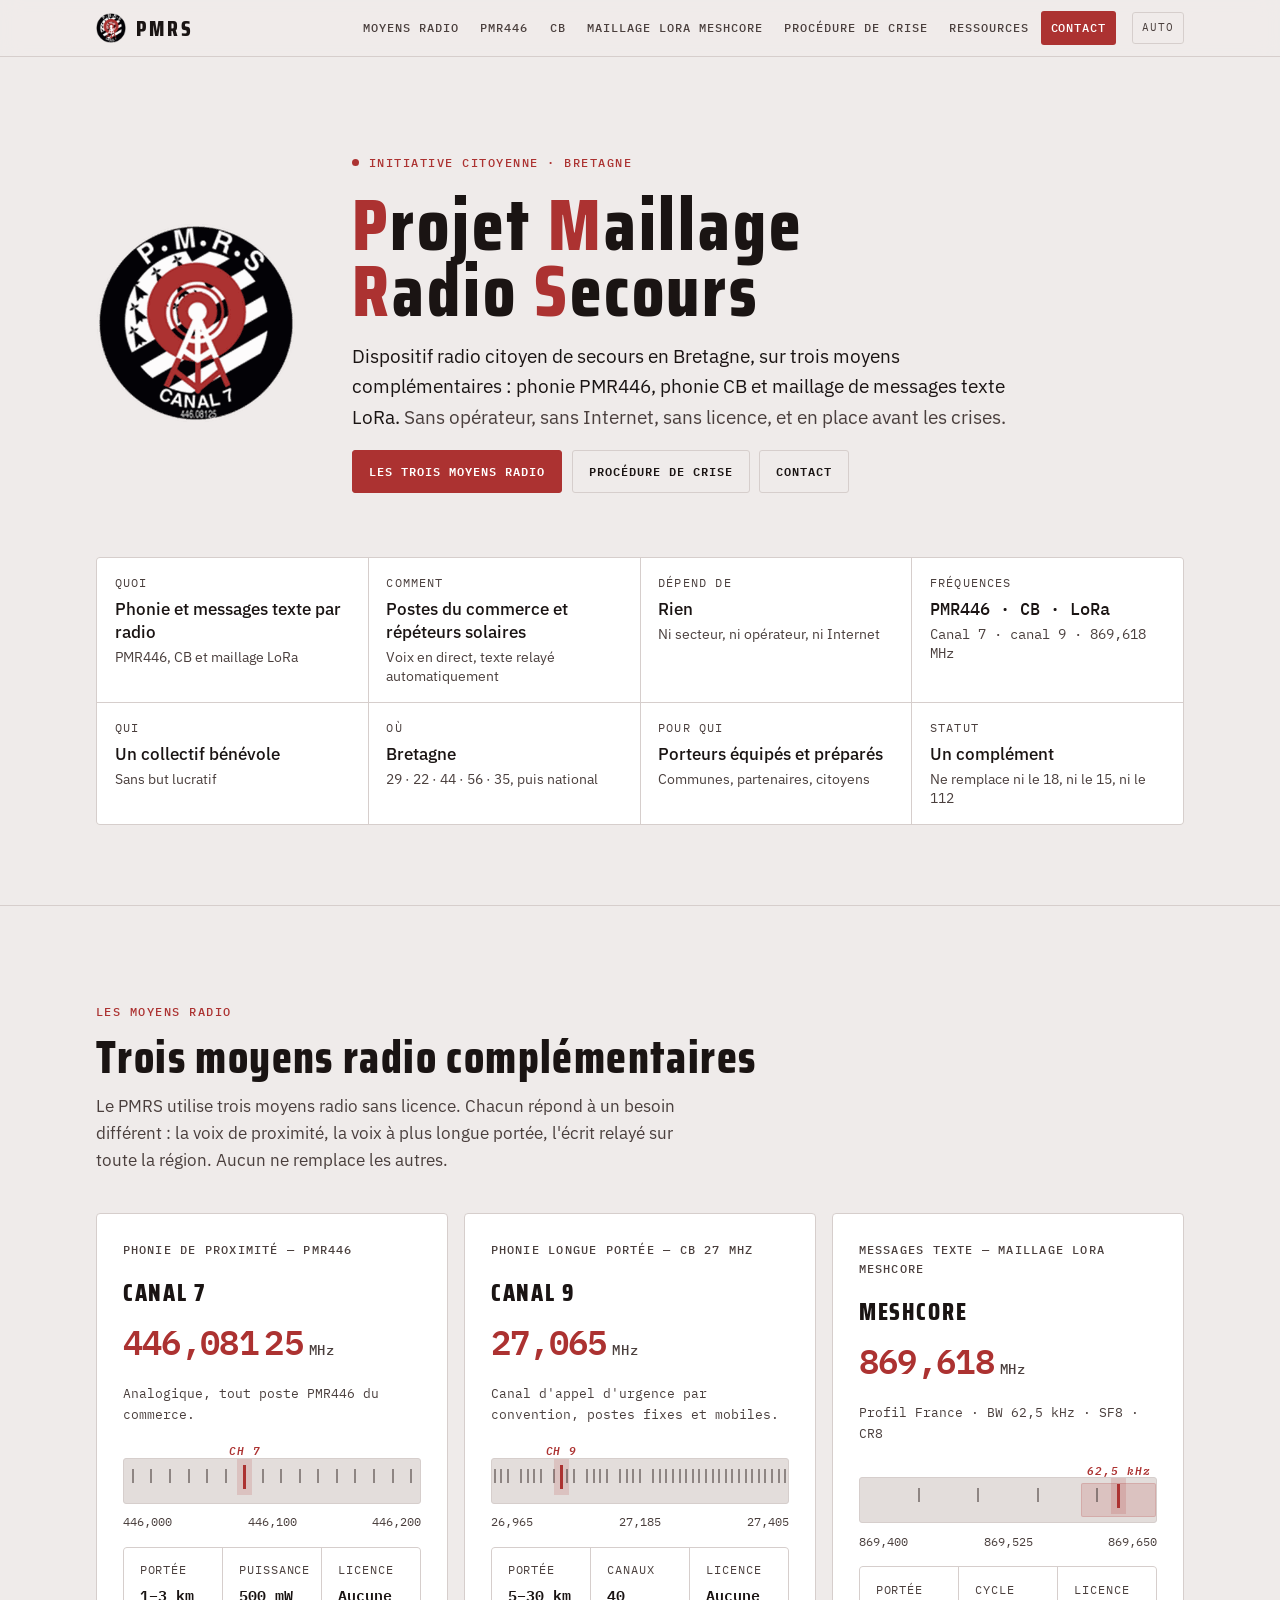
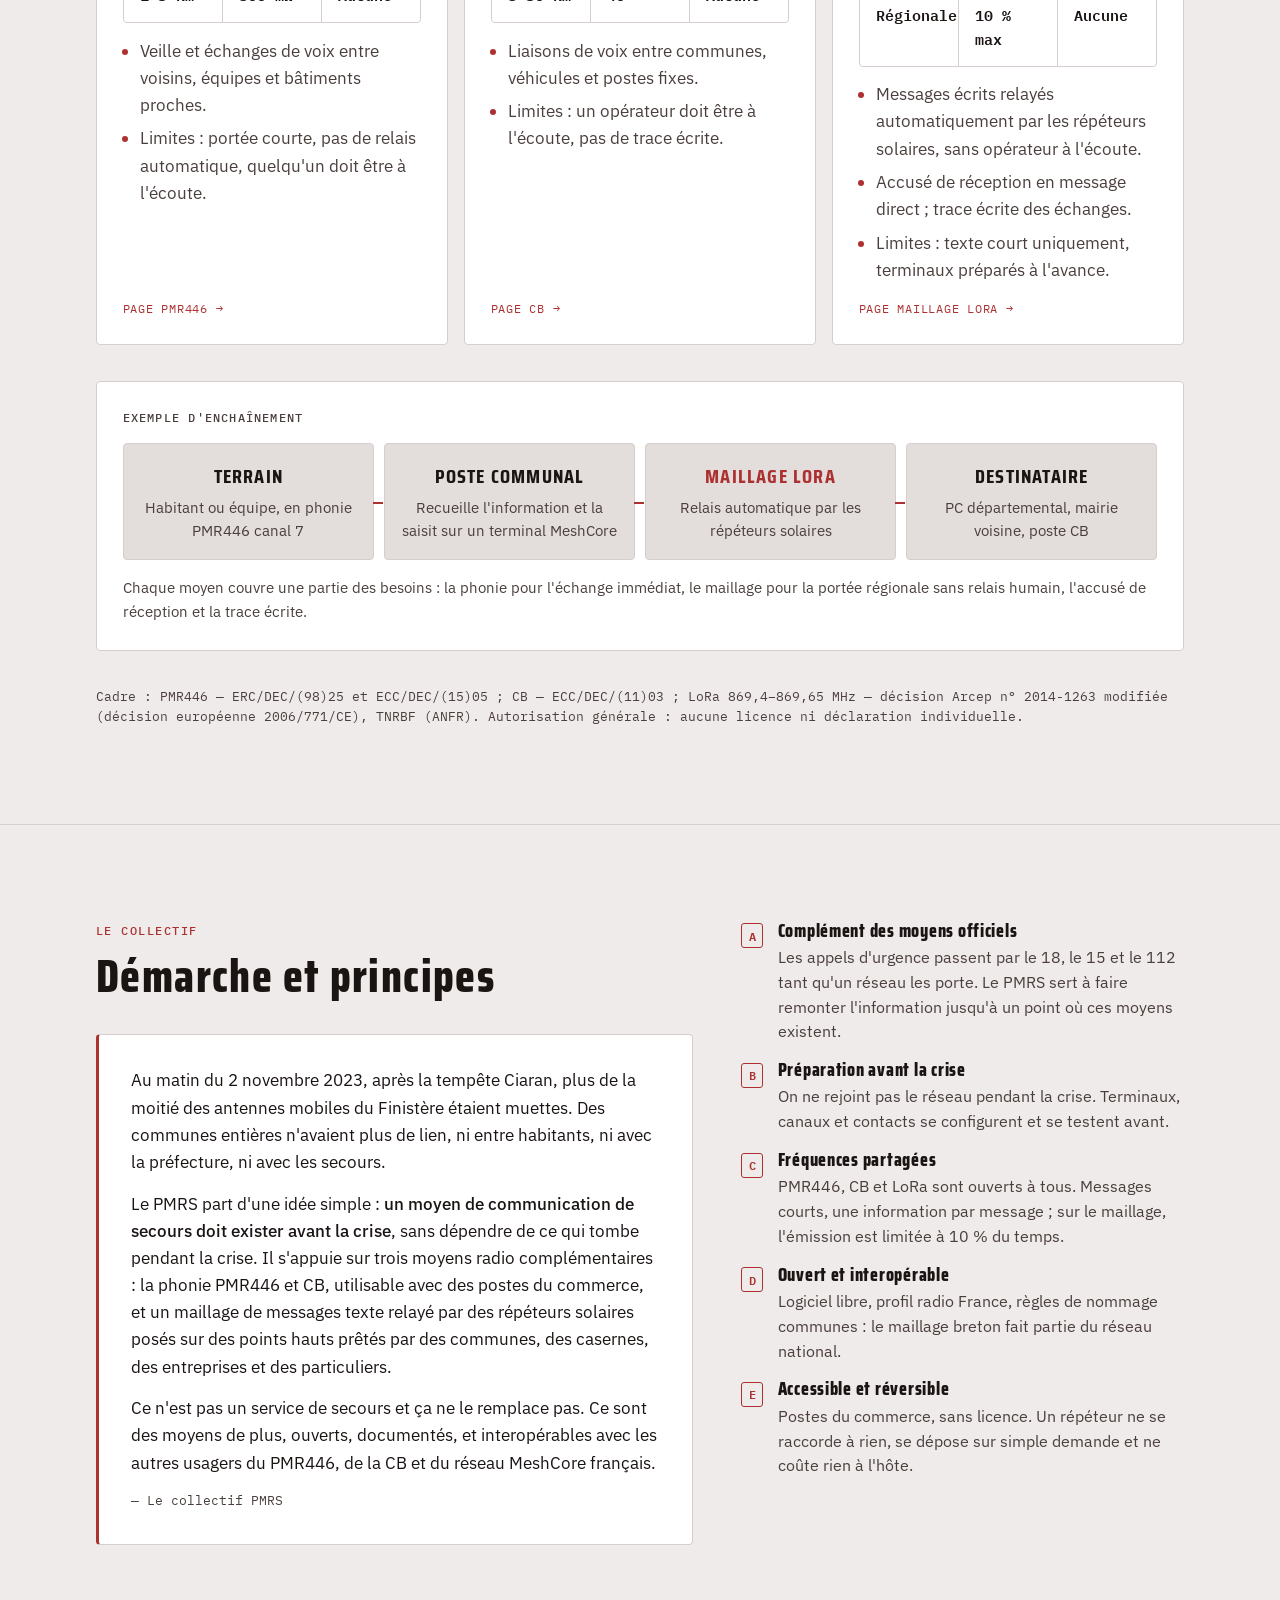
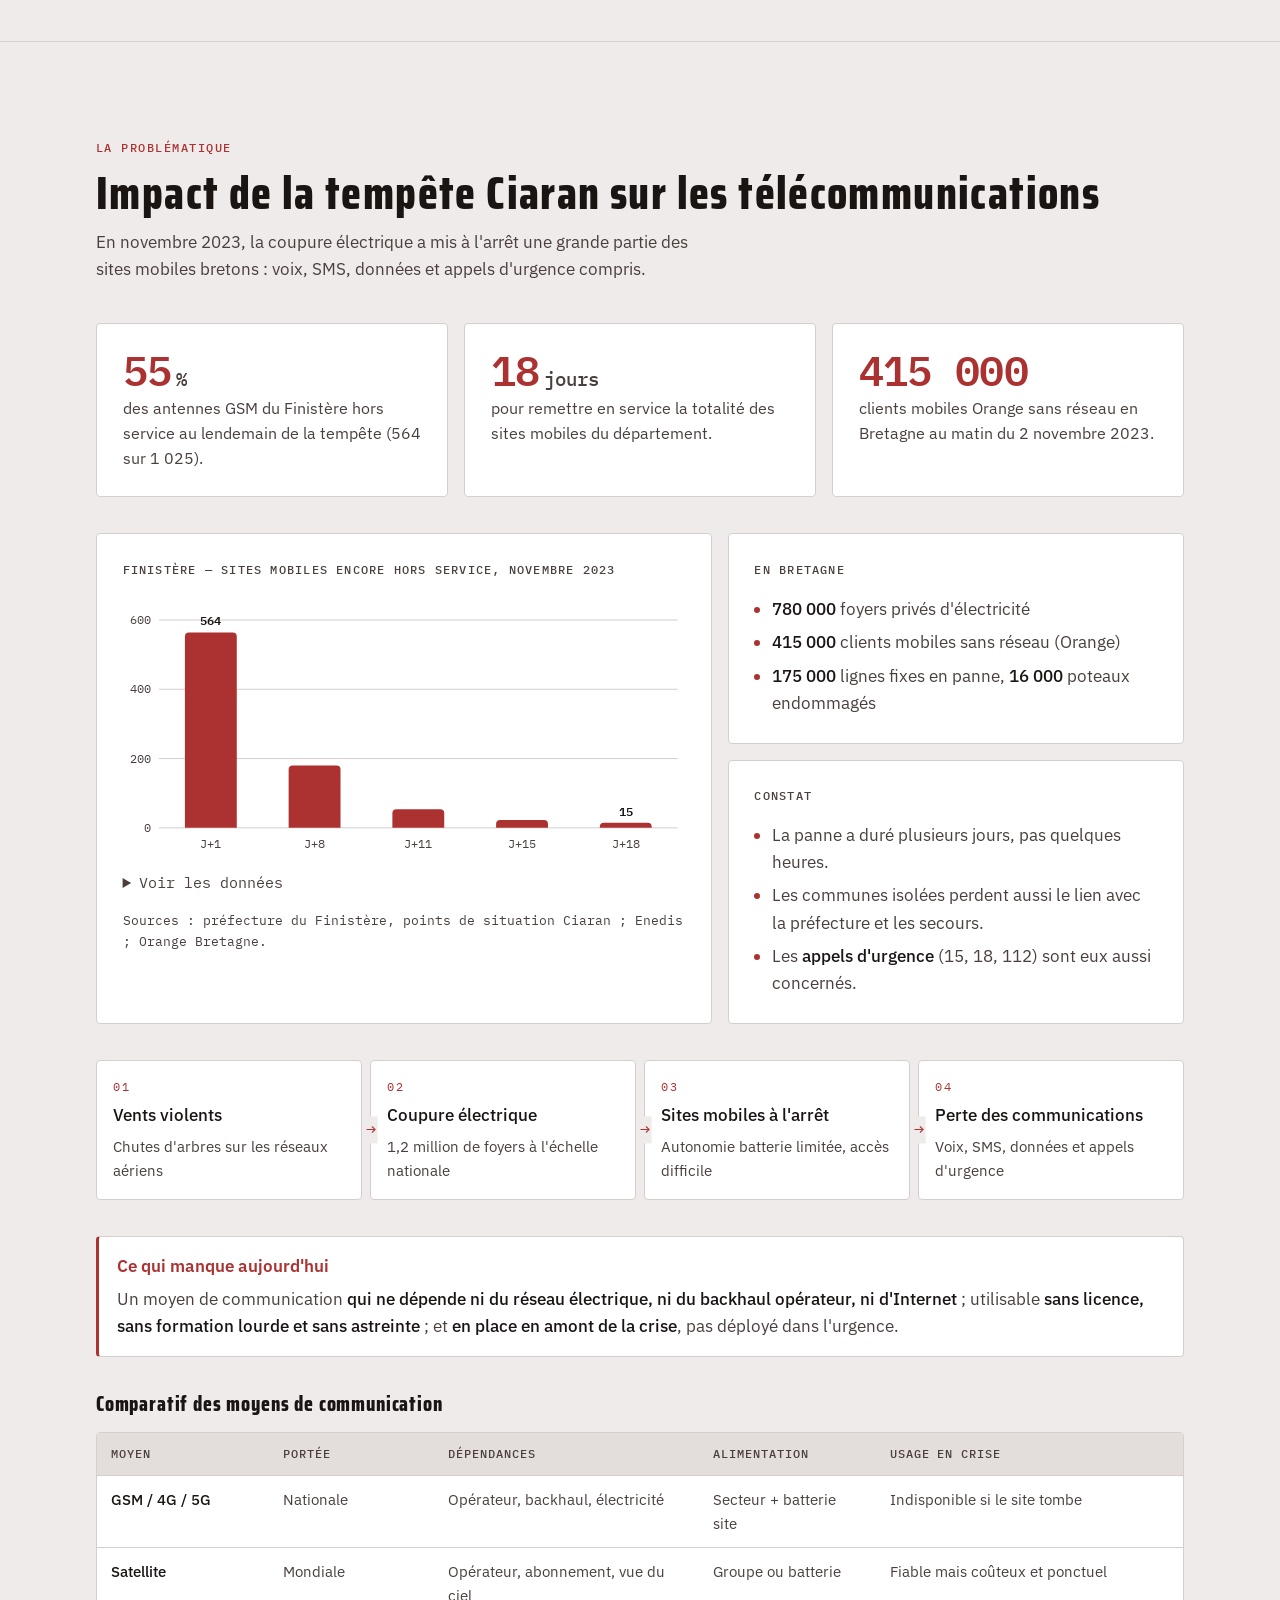
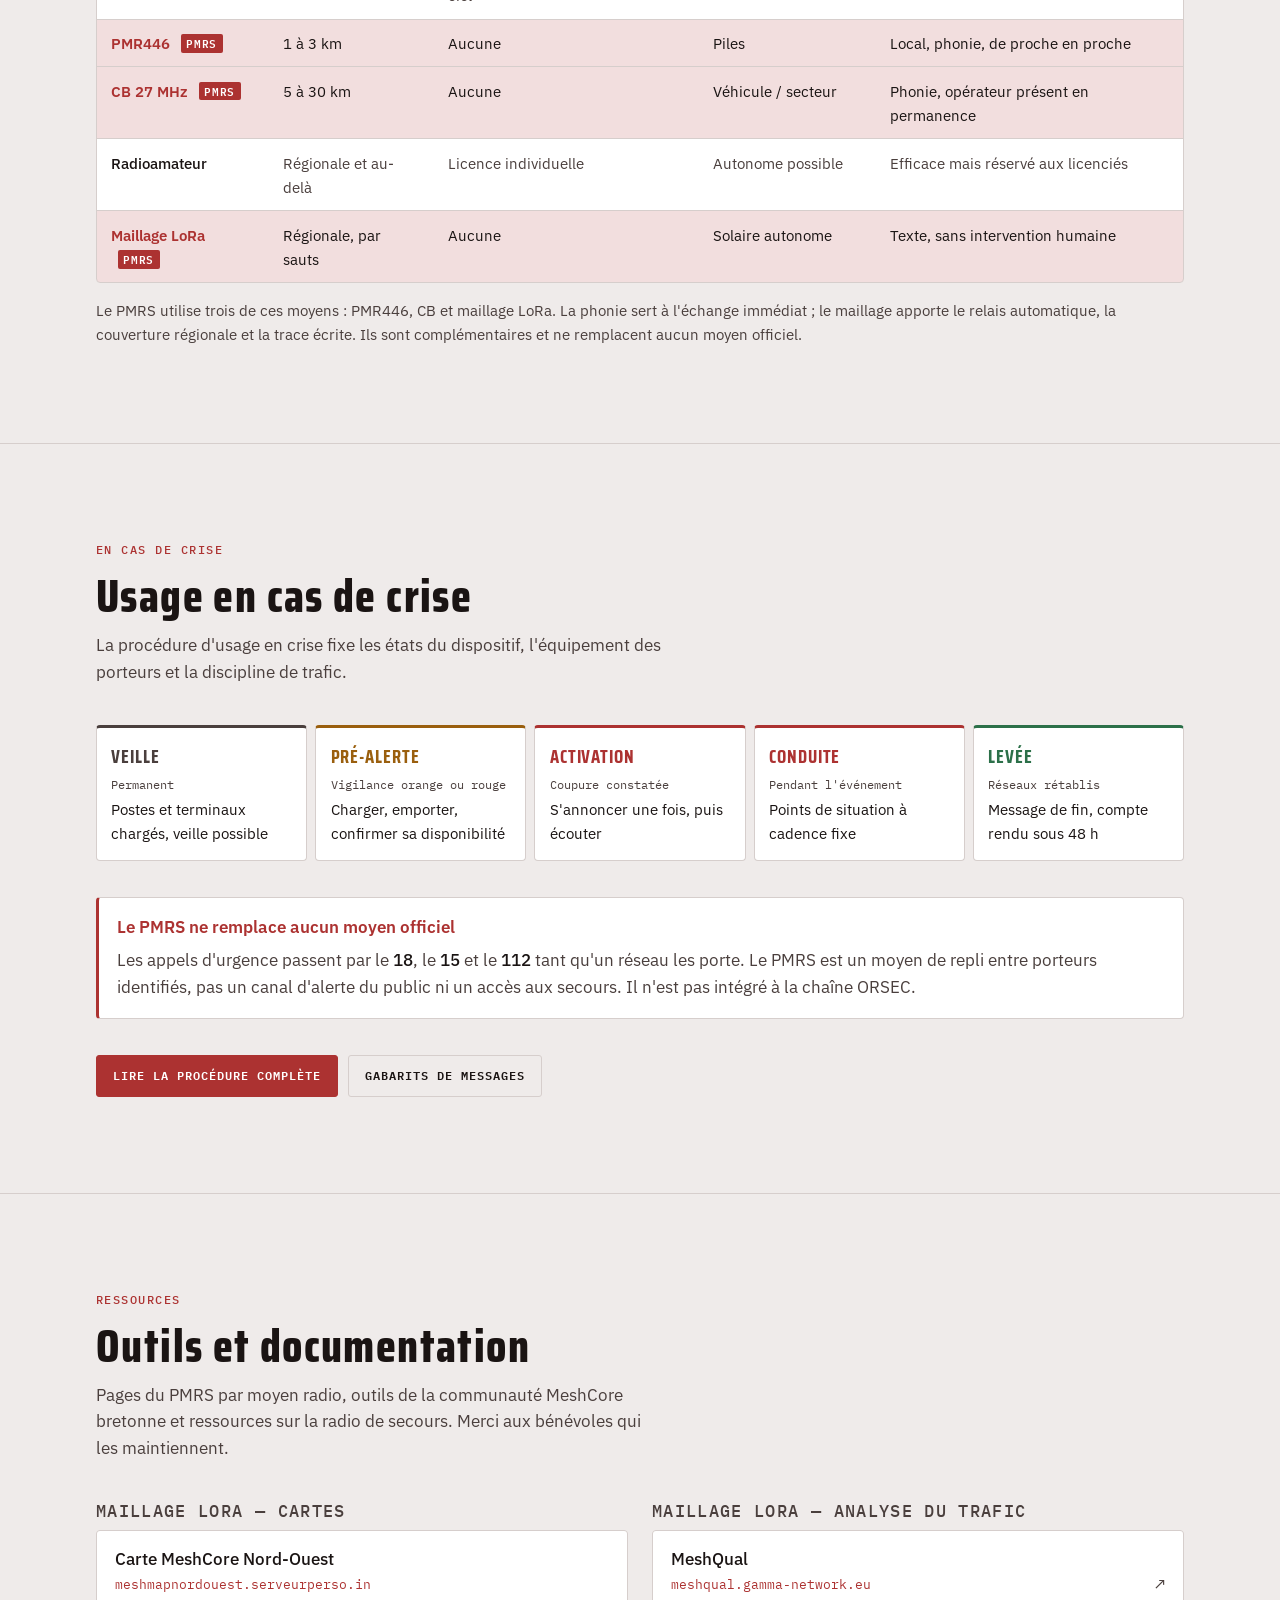
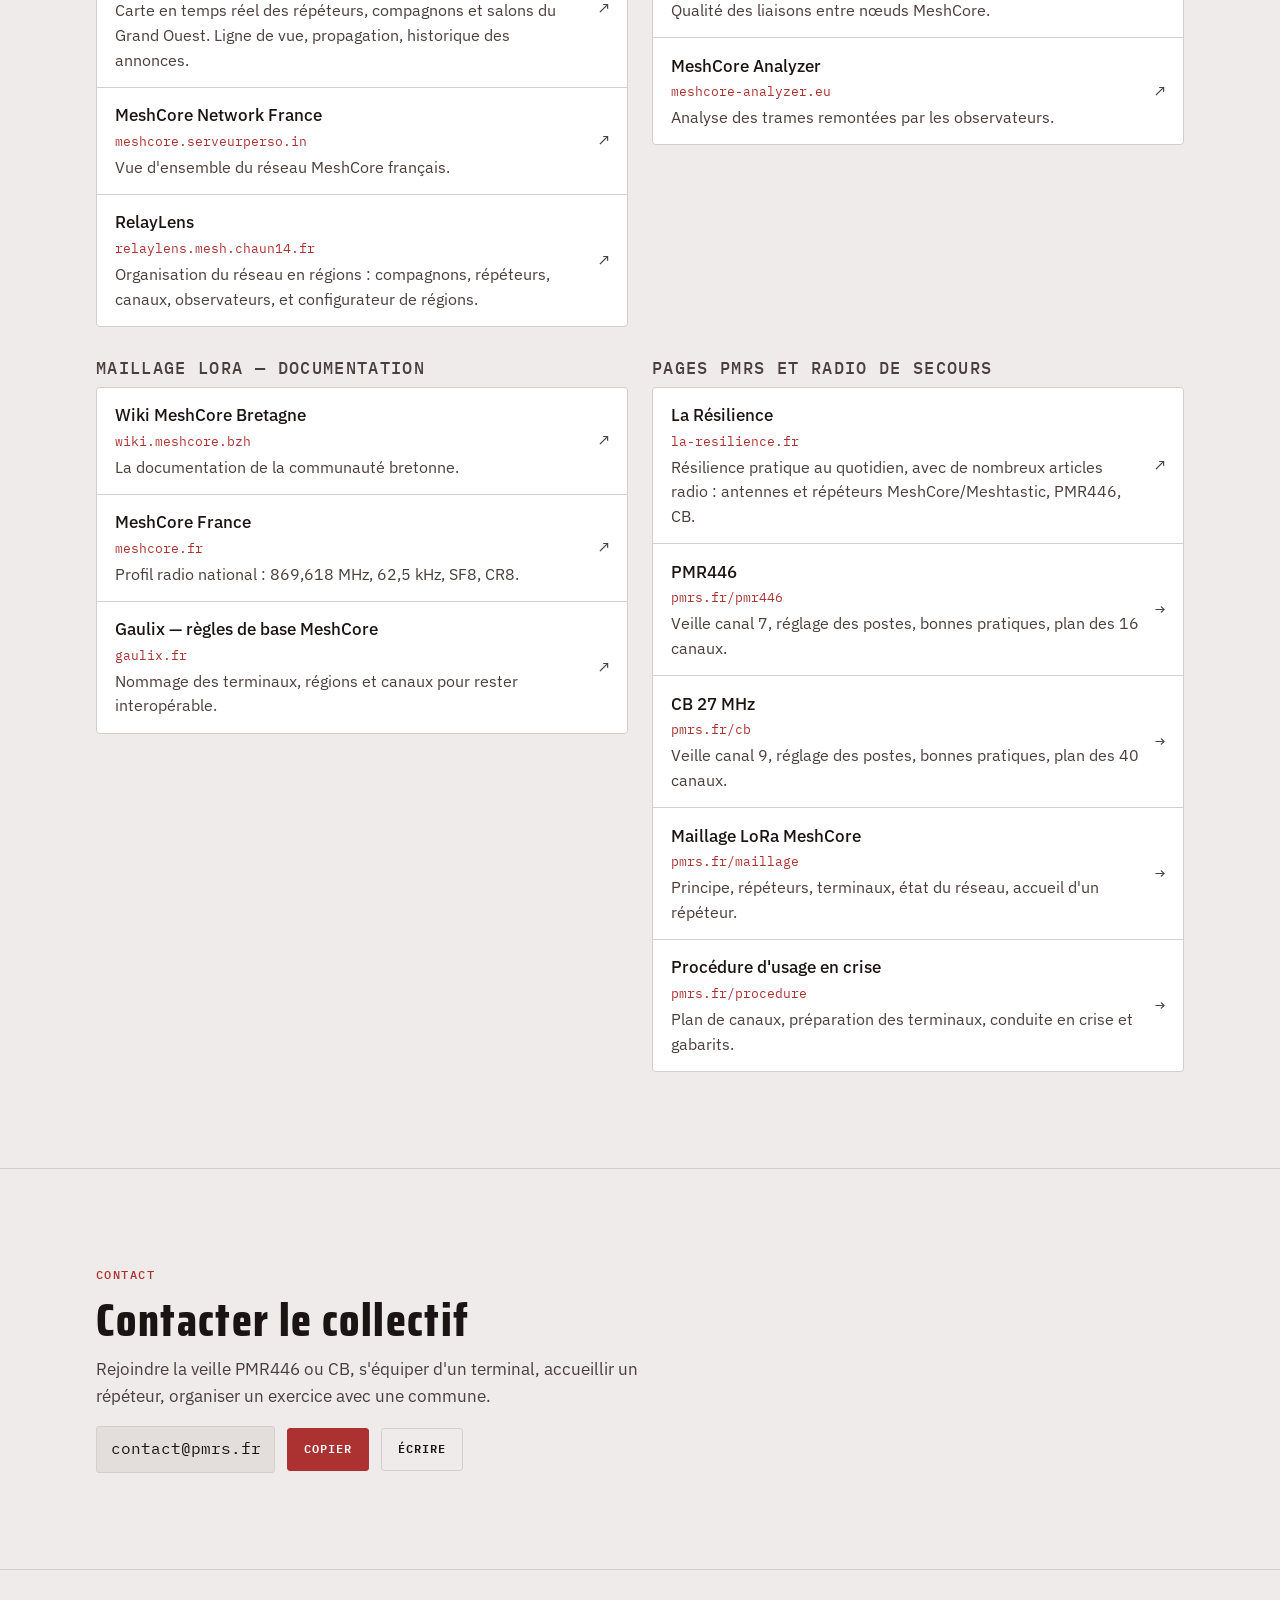
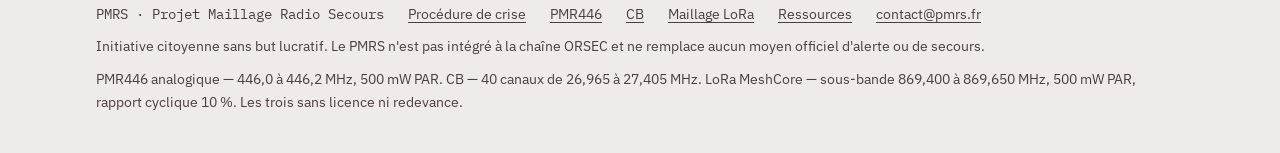
==== commit 839ee01c: "Typo" ====
--- a/index.html
+++ b/index.html
@@ -20,7 +20,7 @@
   <meta property="og:locale" content="fr_FR">
   <meta property="og:url" content="https://pmrs.fr/">
   <meta property="og:title" content="PMRS — Projet Maillage Radio Secours">
-  <meta property="og:description" content="Réseau citoyen de messages texte par radio LoRa MeshCore (869,618 MHz), relayés par des répéteurs solaires en Bretagne. Sans opérateur, sans Internet, sans licence.">
+  <meta property="og:description" content="Réseau citoyen de messages texte par radio CB, PM446 et LoRa MeshCore (869,618 MHz relayés par des répéteurs solaires en Bretagne). Sans opérateur, sans Internet, sans licence.">
   <meta property="og:image" content="https://pmrs.fr/og-image.png">
   <meta property="og:image:type" content="image/png">
   <meta property="og:image:width" content="1200">
@@ -51,7 +51,7 @@
       <a href="#moyens">Moyens radio</a>
       <a href="pmr446.html">PMR446</a>
       <a href="cb.html">CB</a>
-      <a href="maillage.html">Maillage LoRa</a>
+      <a href="maillage.html">Maillage LoRa Meshcore</a>
       <a href="procedure.html">Procédure de crise</a>
       <a href="#ressources">Ressources</a>
       <a class="cta" href="#contact">Contact</a>
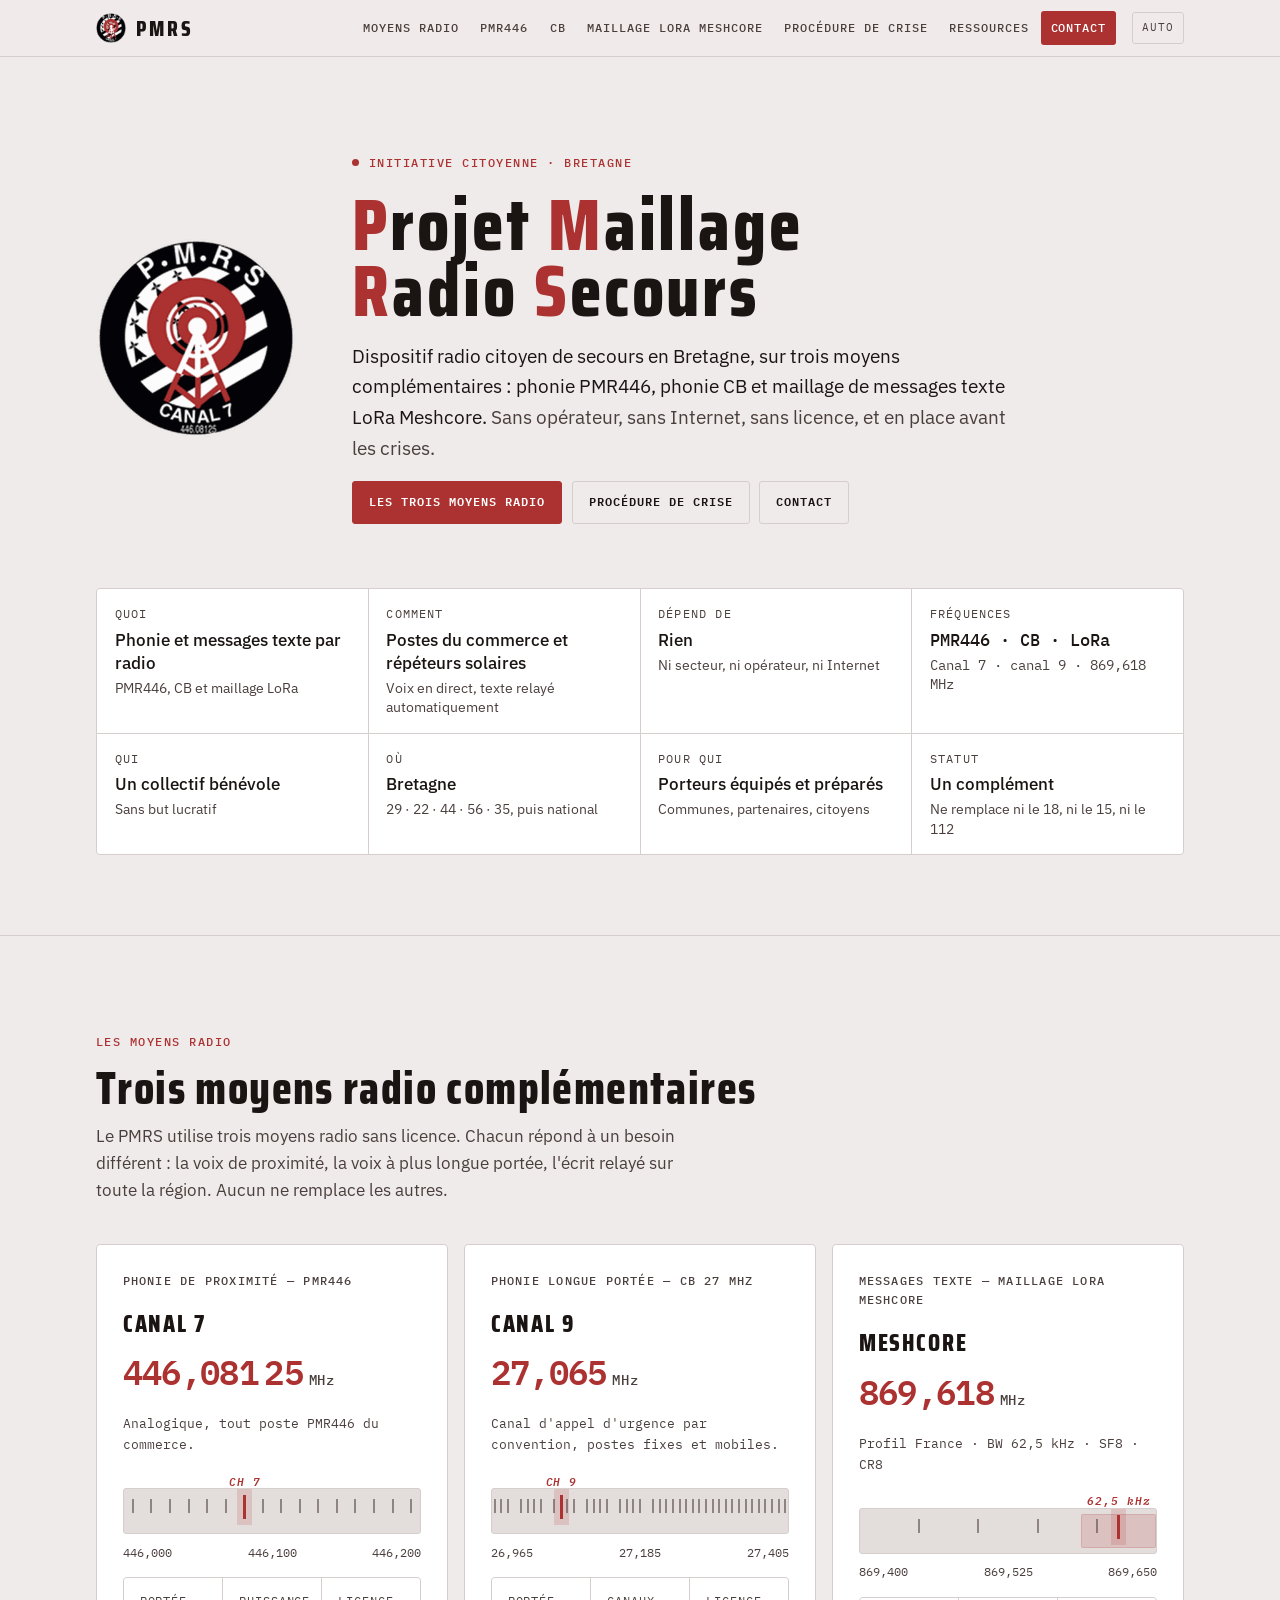
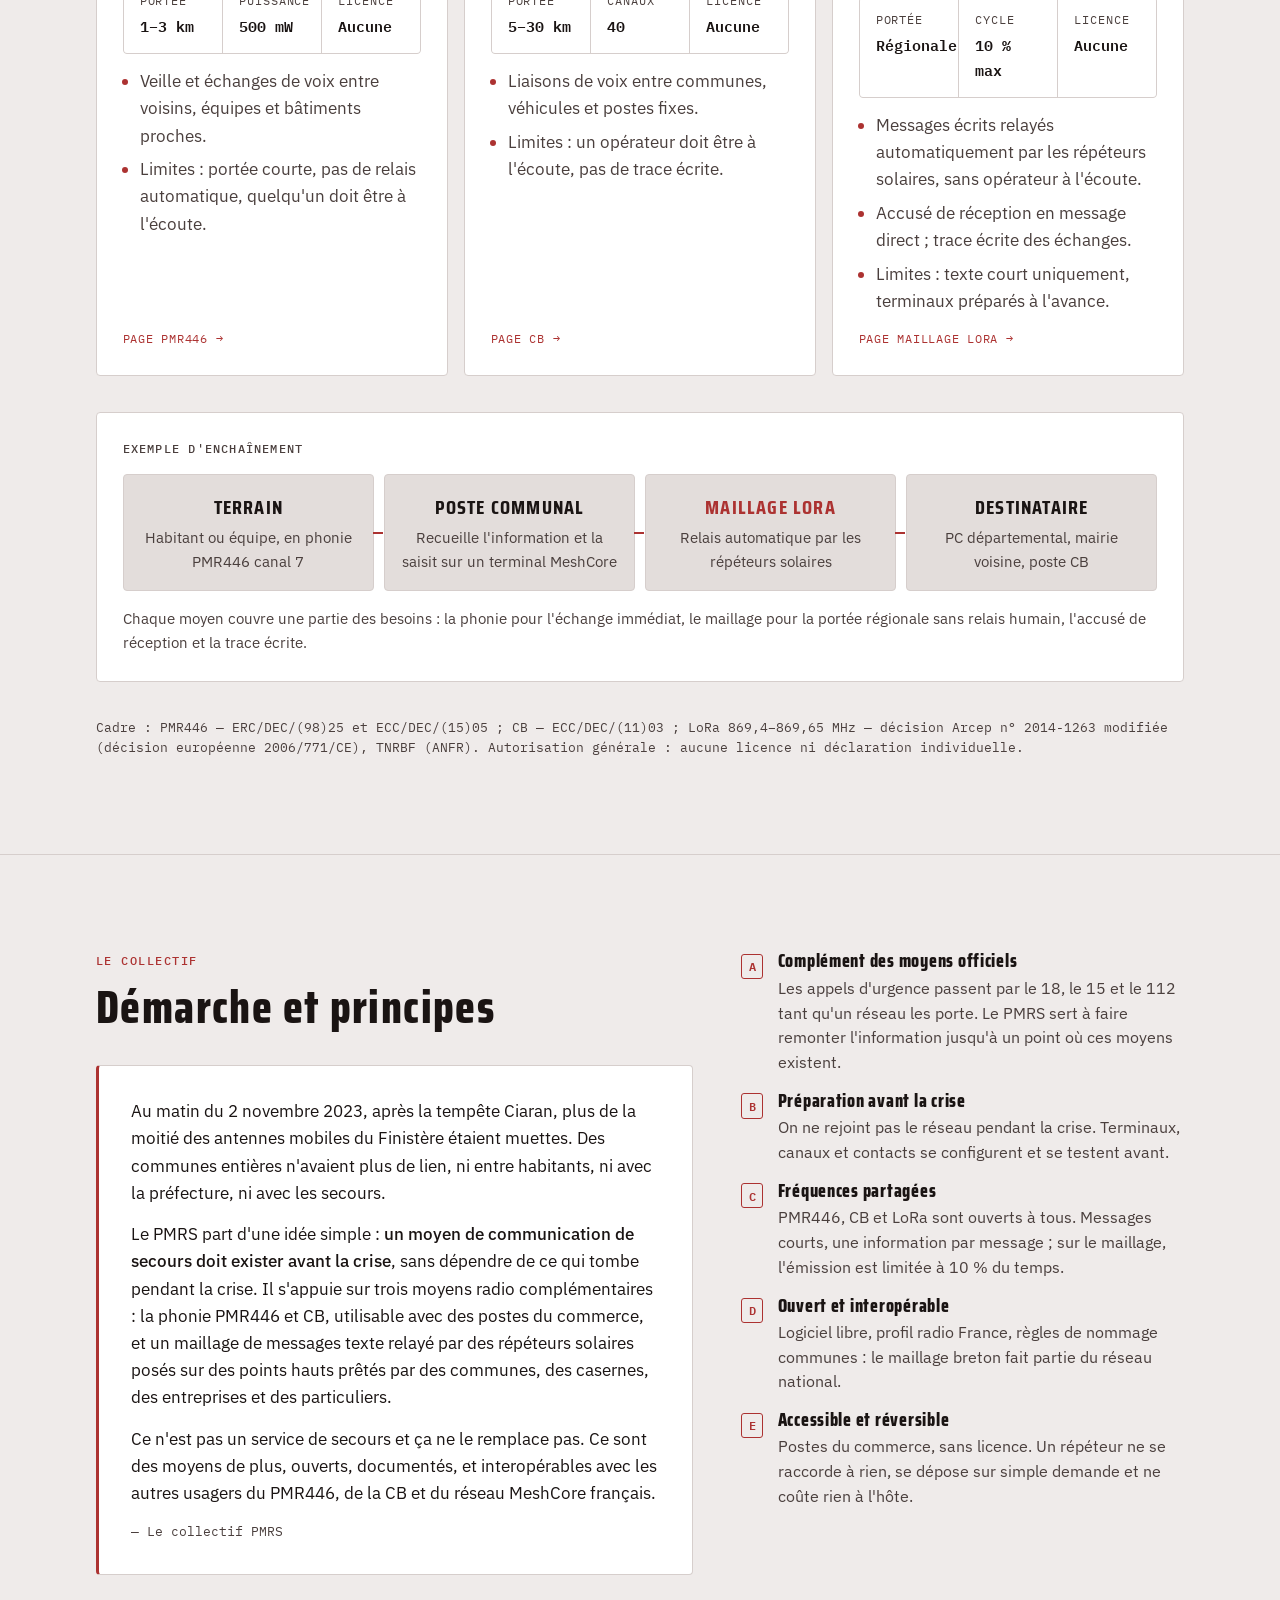
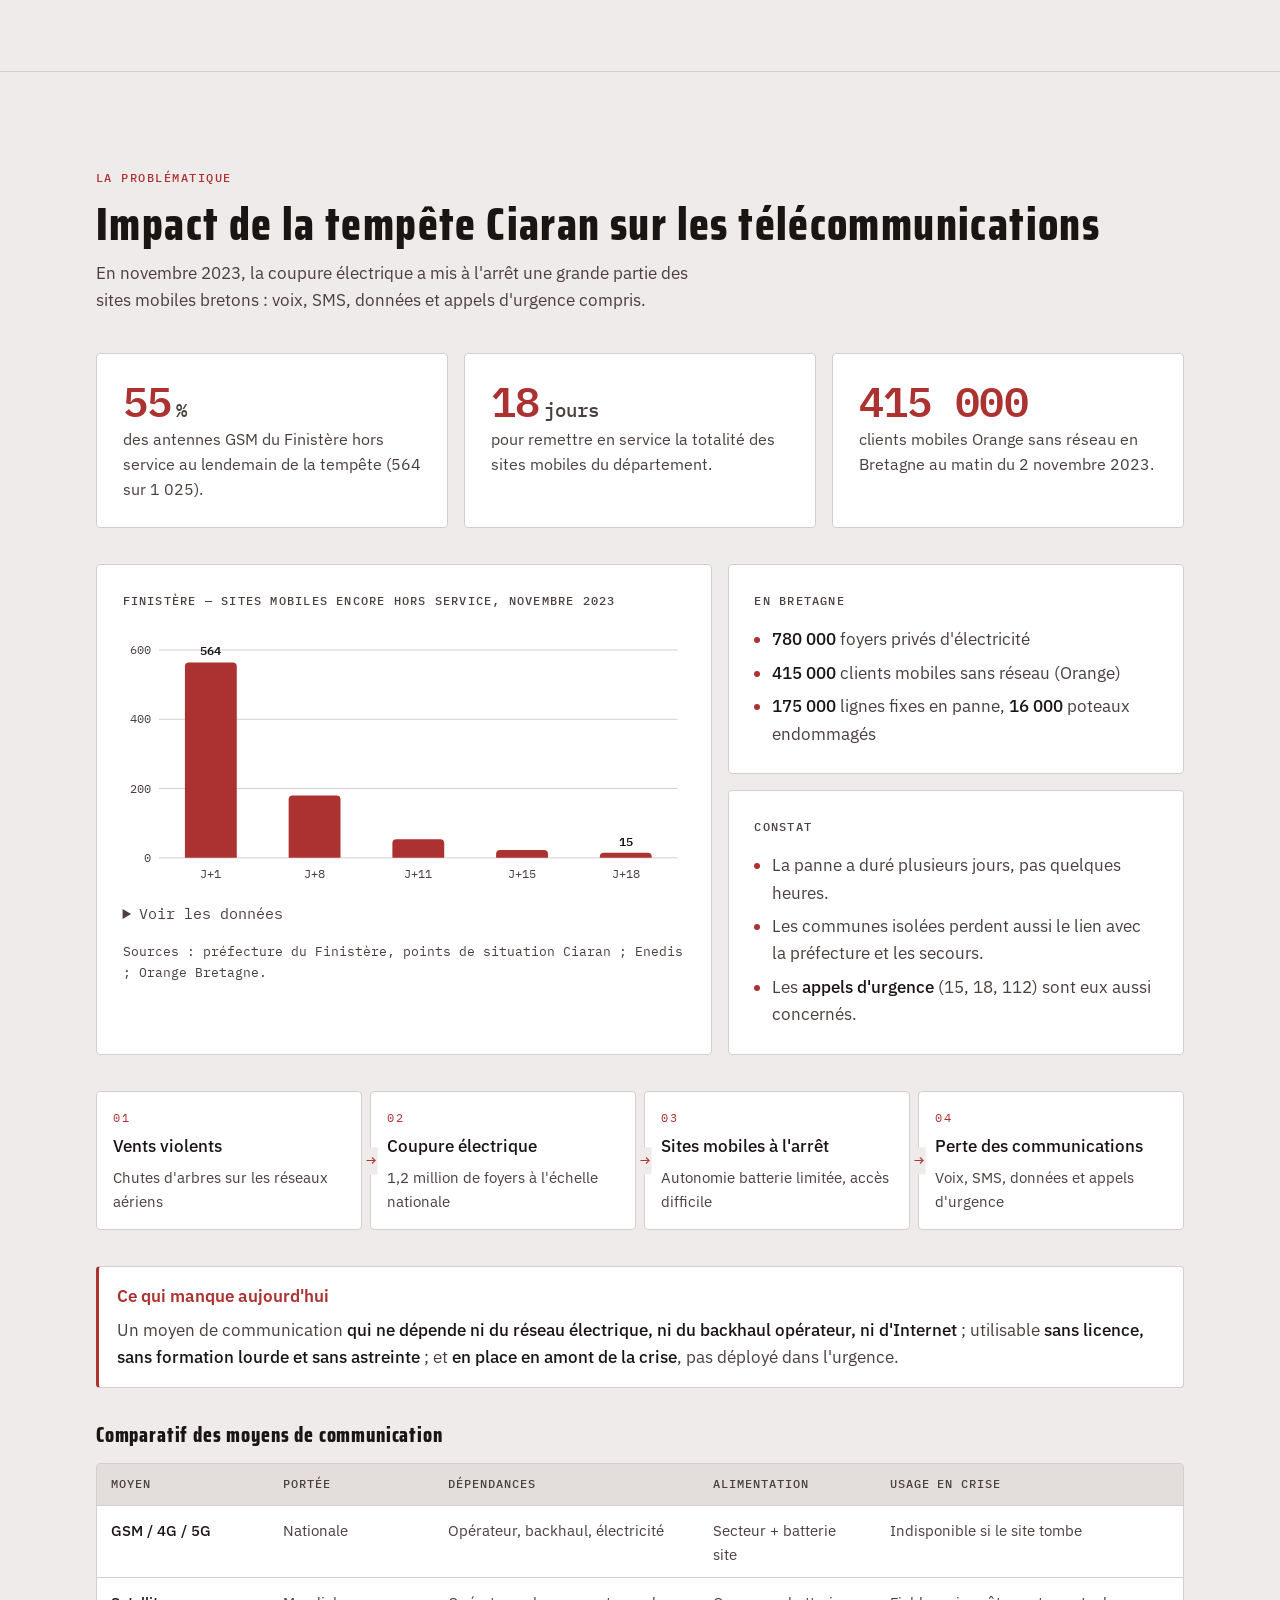
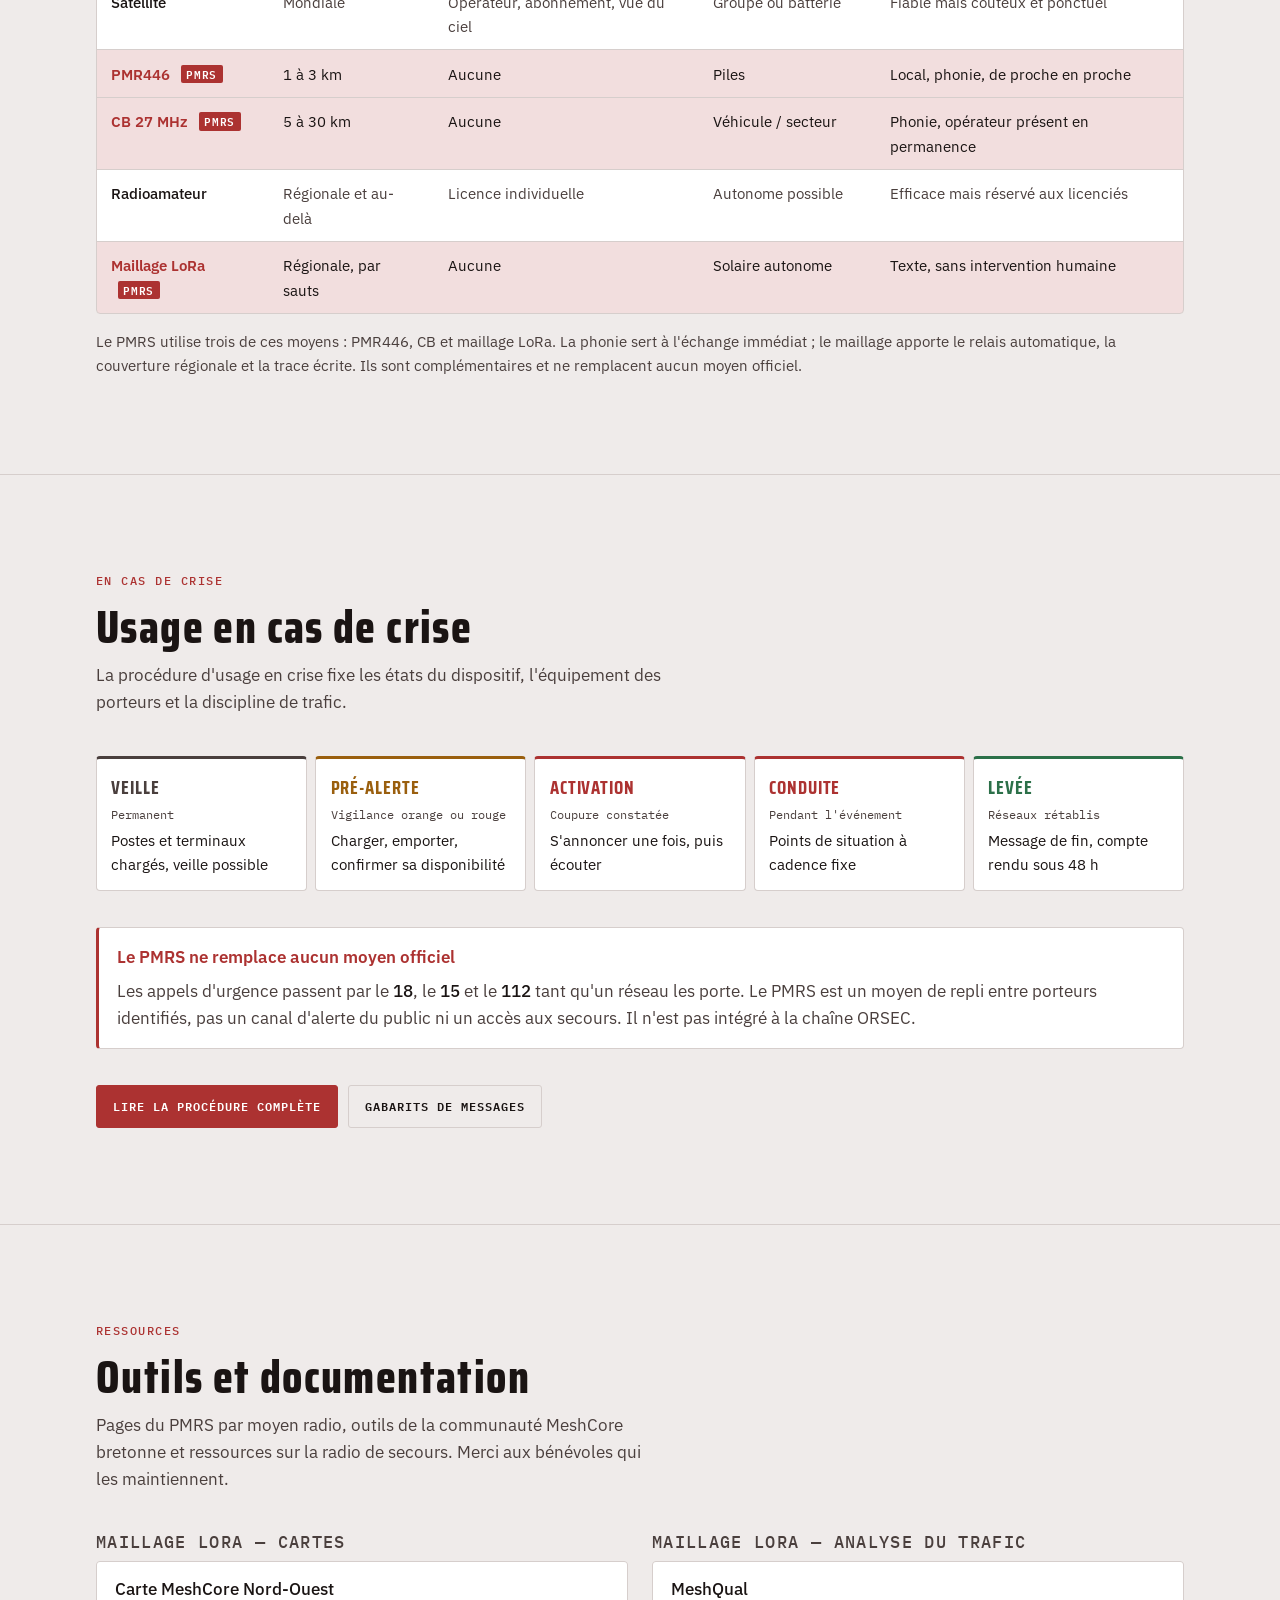
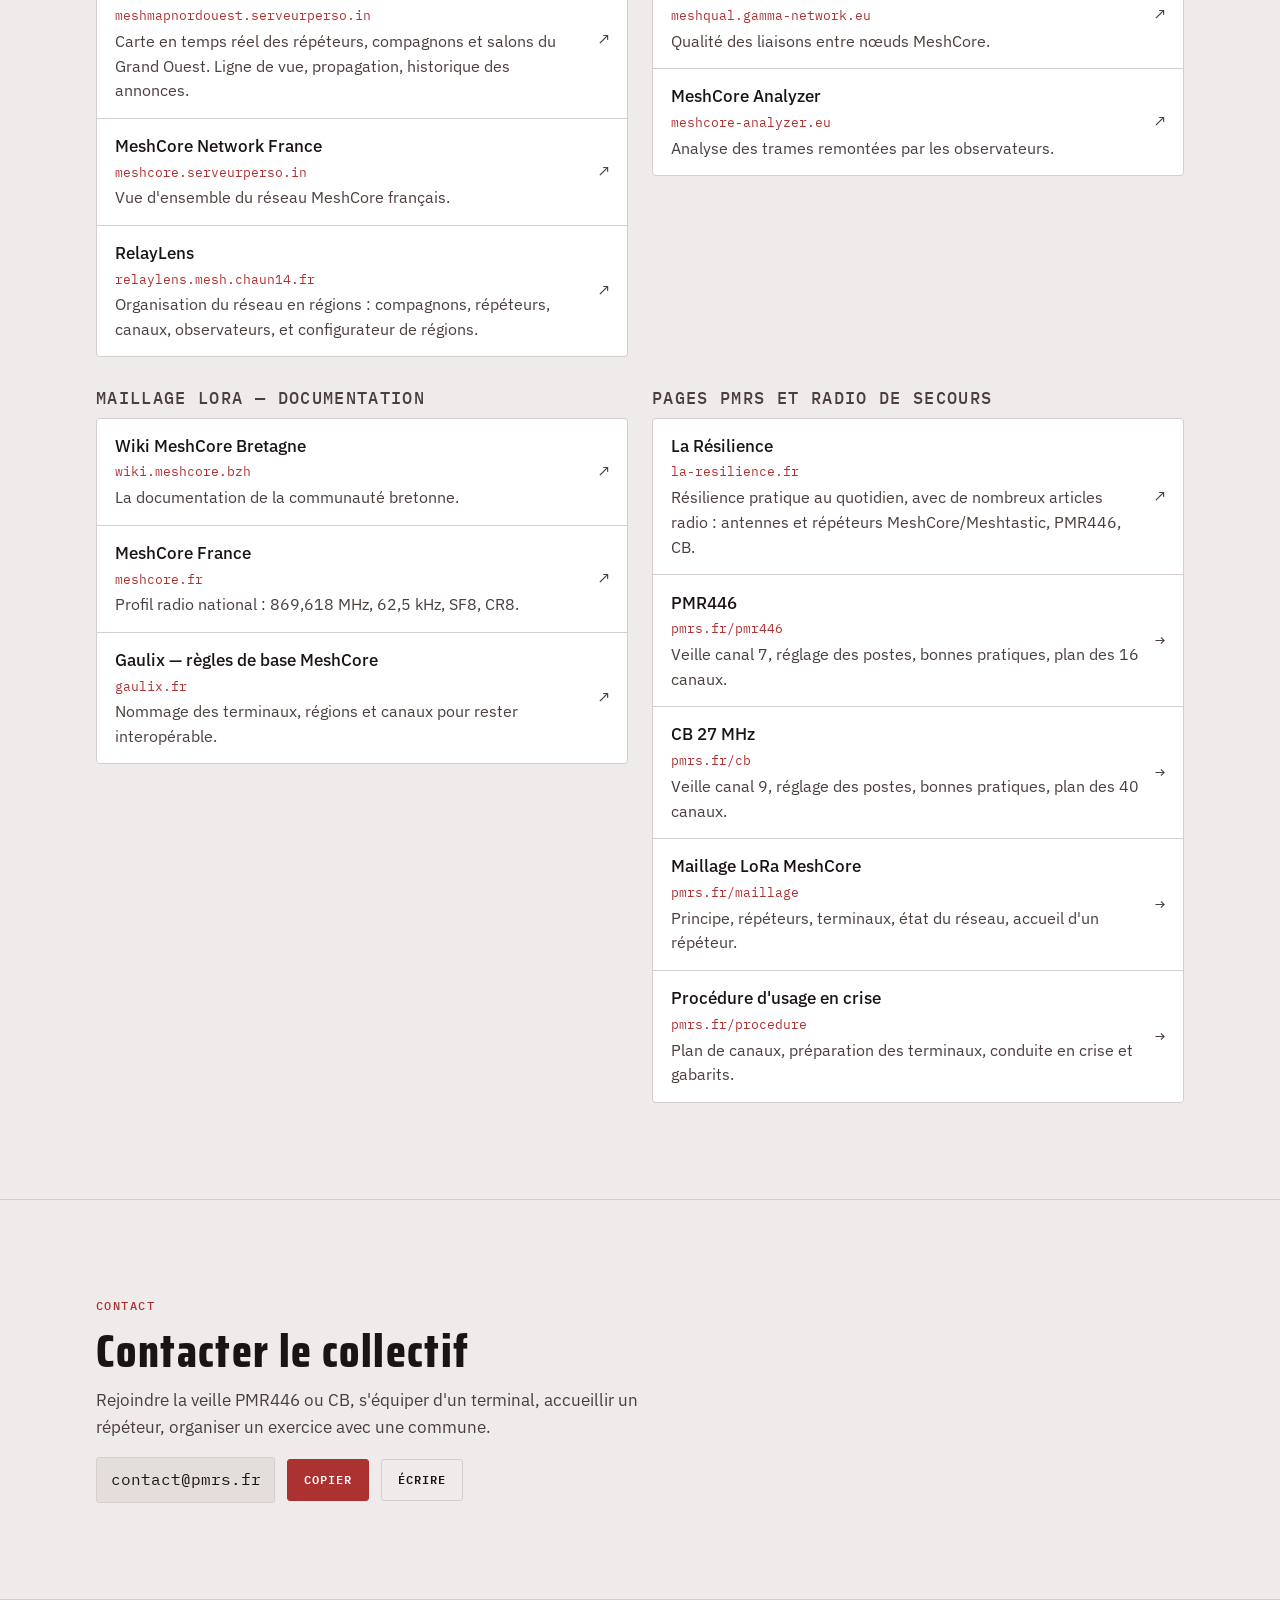
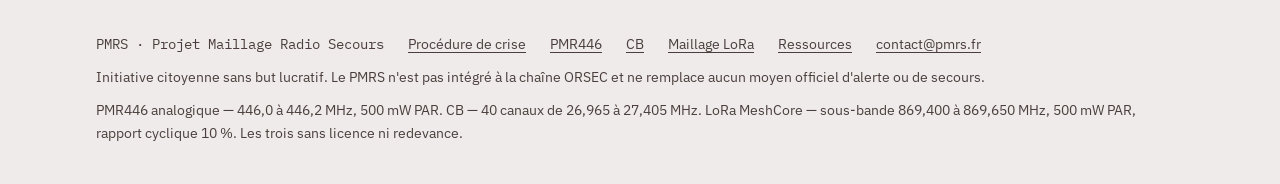
==== commit b4db98e3: "Typo" ====
--- a/index.html
+++ b/index.html
@@ -75,7 +75,7 @@
     <div class="hero-text">
       <p class="eyebrow"><span class="dot"></span>Initiative citoyenne · Bretagne</p>
       <h1><span class="caps">P</span>rojet <span class="caps">M</span>aillage <span class="caps">R</span>adio <span class="caps">S</span>ecours</h1>
-      <p class="lede">Dispositif radio citoyen de secours en Bretagne, sur trois moyens complémentaires : phonie PMR446, phonie CB et maillage de messages texte LoRa. <span>Sans opérateur, sans Internet, sans licence, et en place avant les crises.</span></p>
+      <p class="lede">Dispositif radio citoyen de secours en Bretagne, sur trois moyens complémentaires : phonie PMR446, phonie CB et maillage de messages texte LoRa Meshcore. <span>Sans opérateur, sans Internet, sans licence, et en place avant les crises.</span></p>
       <div class="btns">
         <a class="btn" href="#moyens">Les trois moyens radio</a>
         <a class="btn ghost" href="procedure.html">Procédure de crise</a>
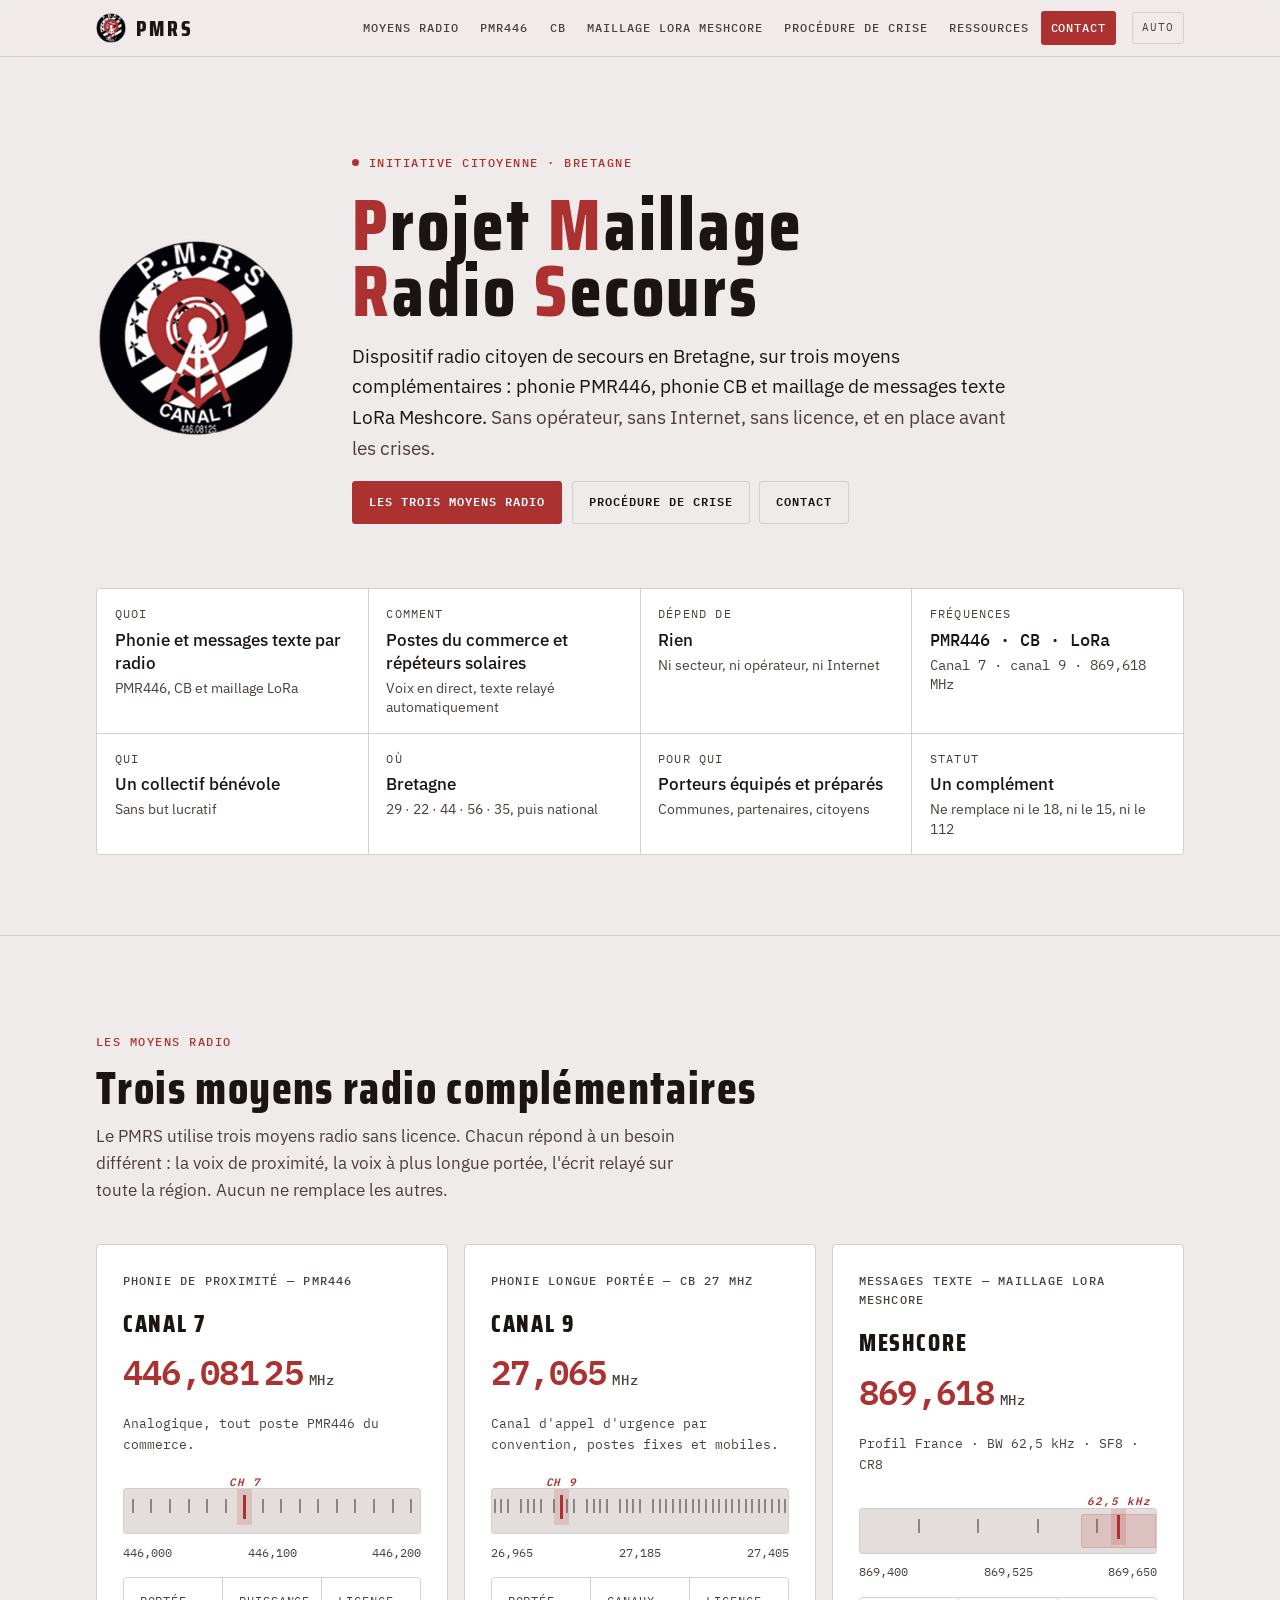
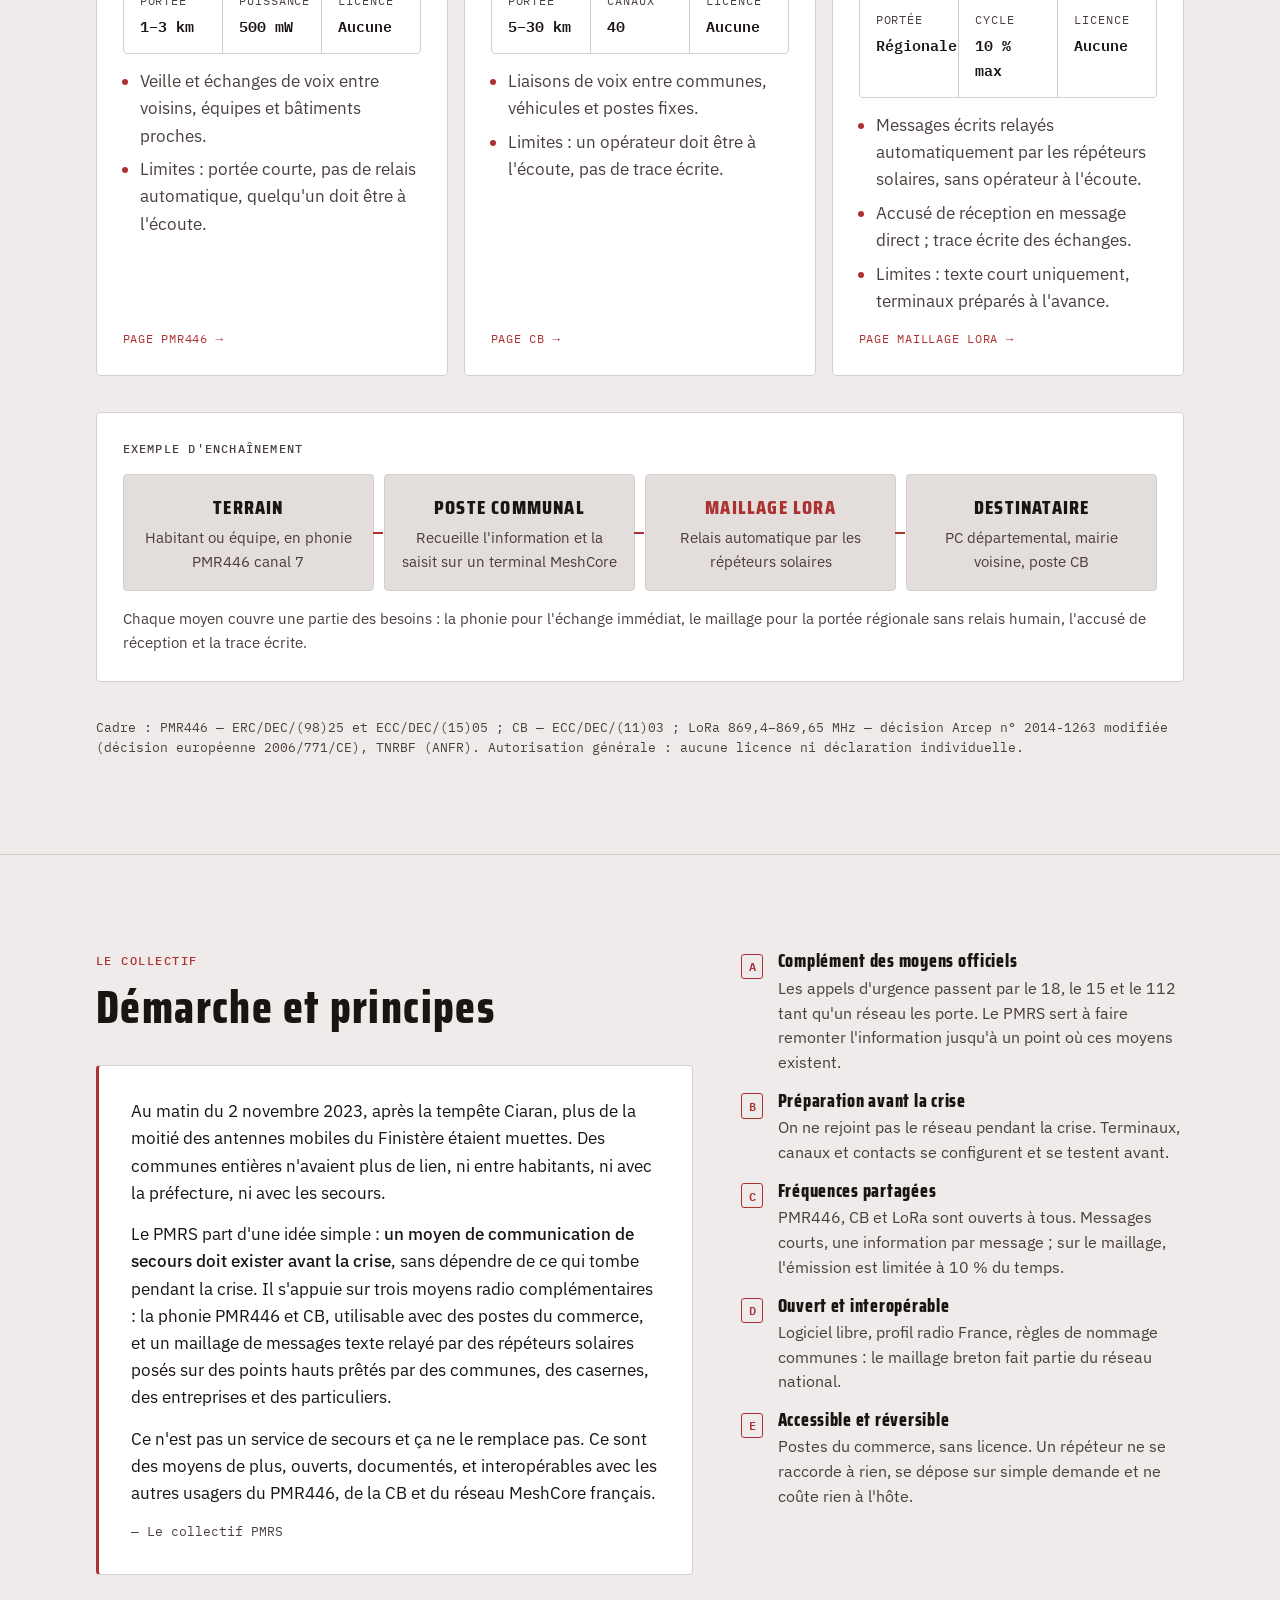
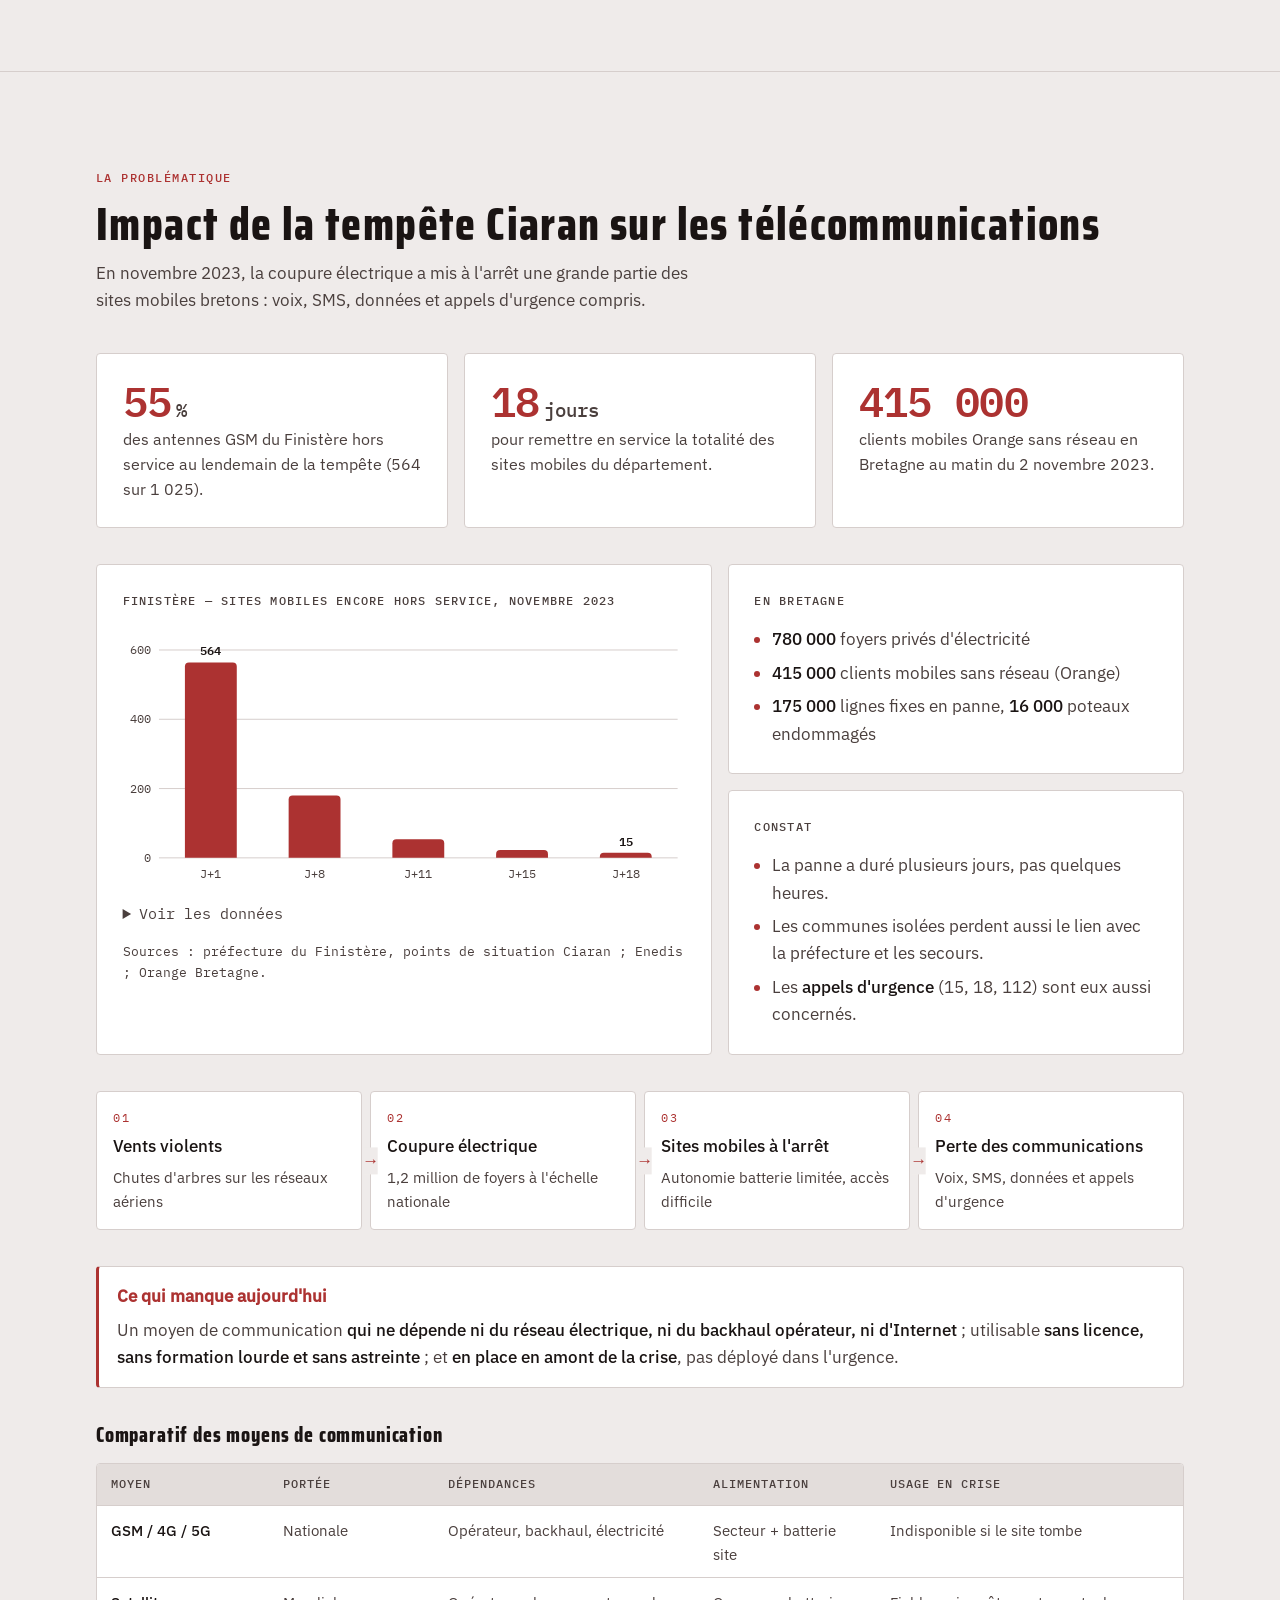
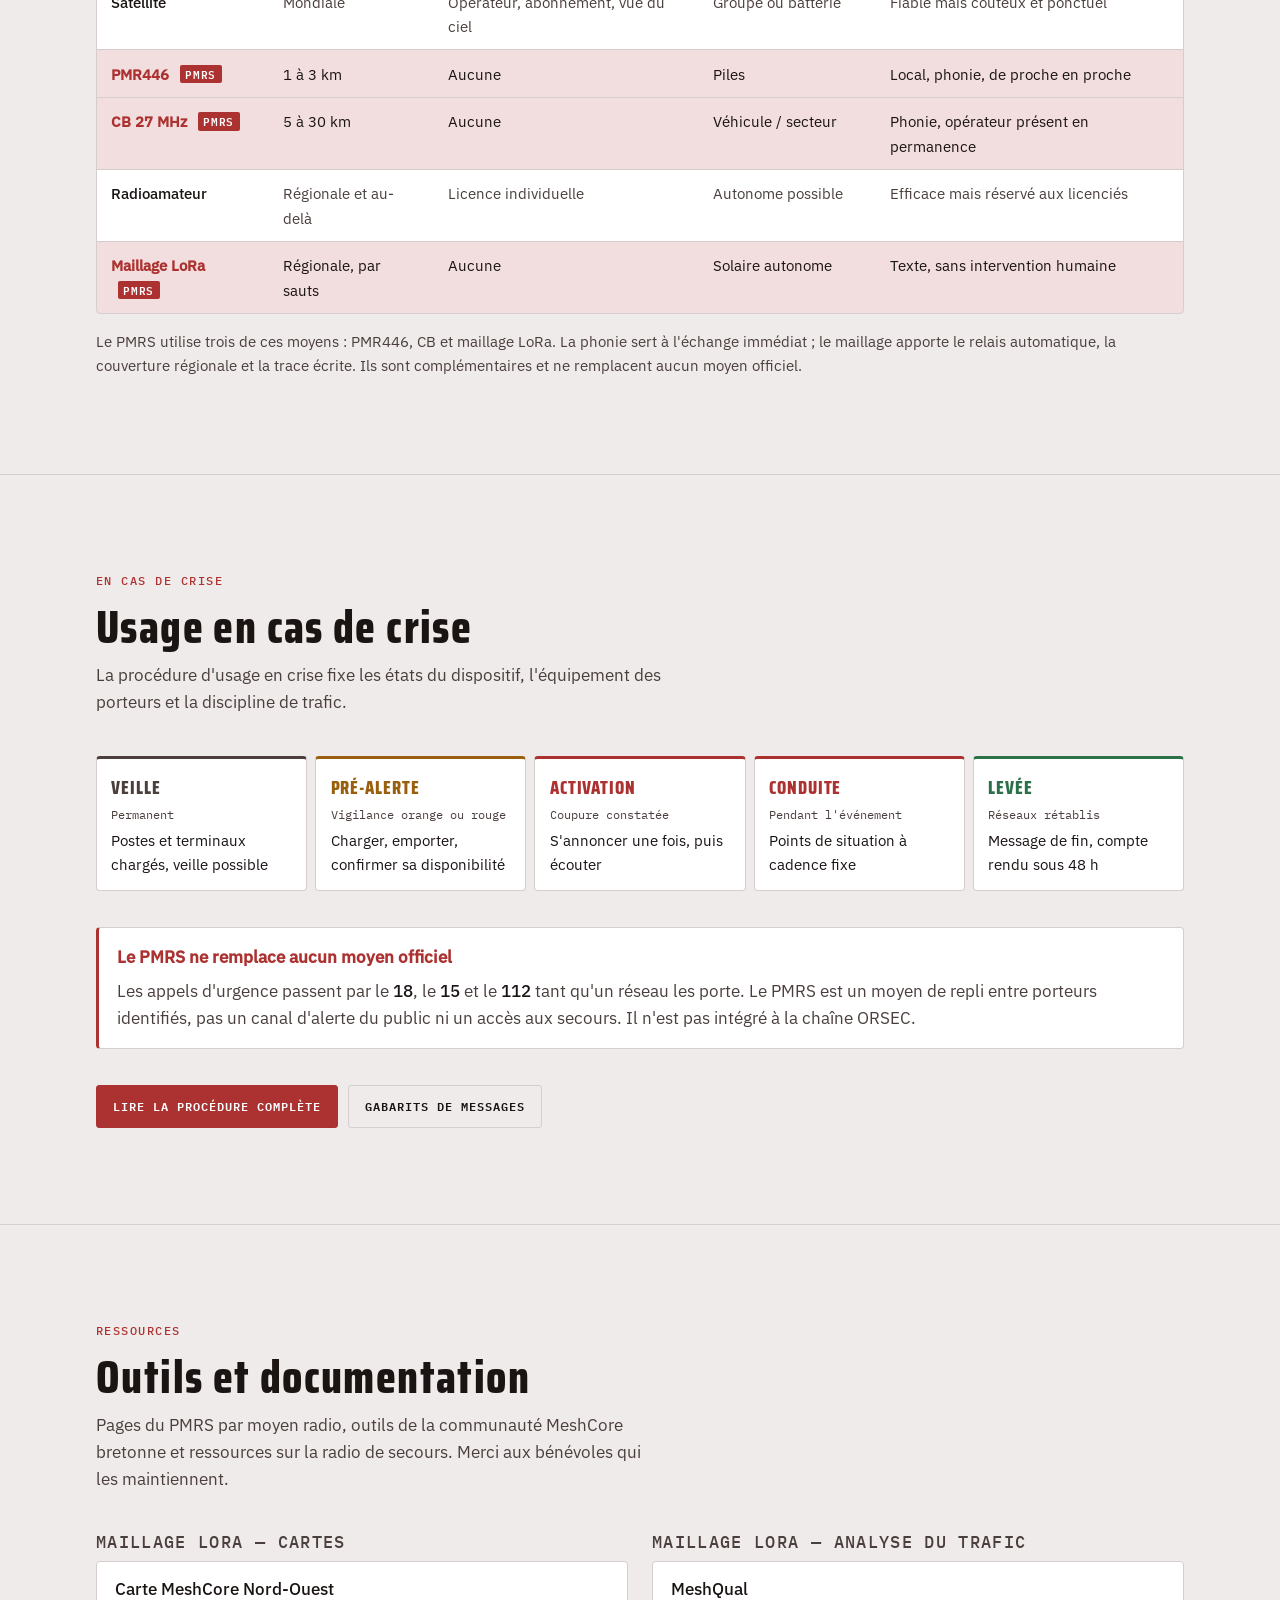
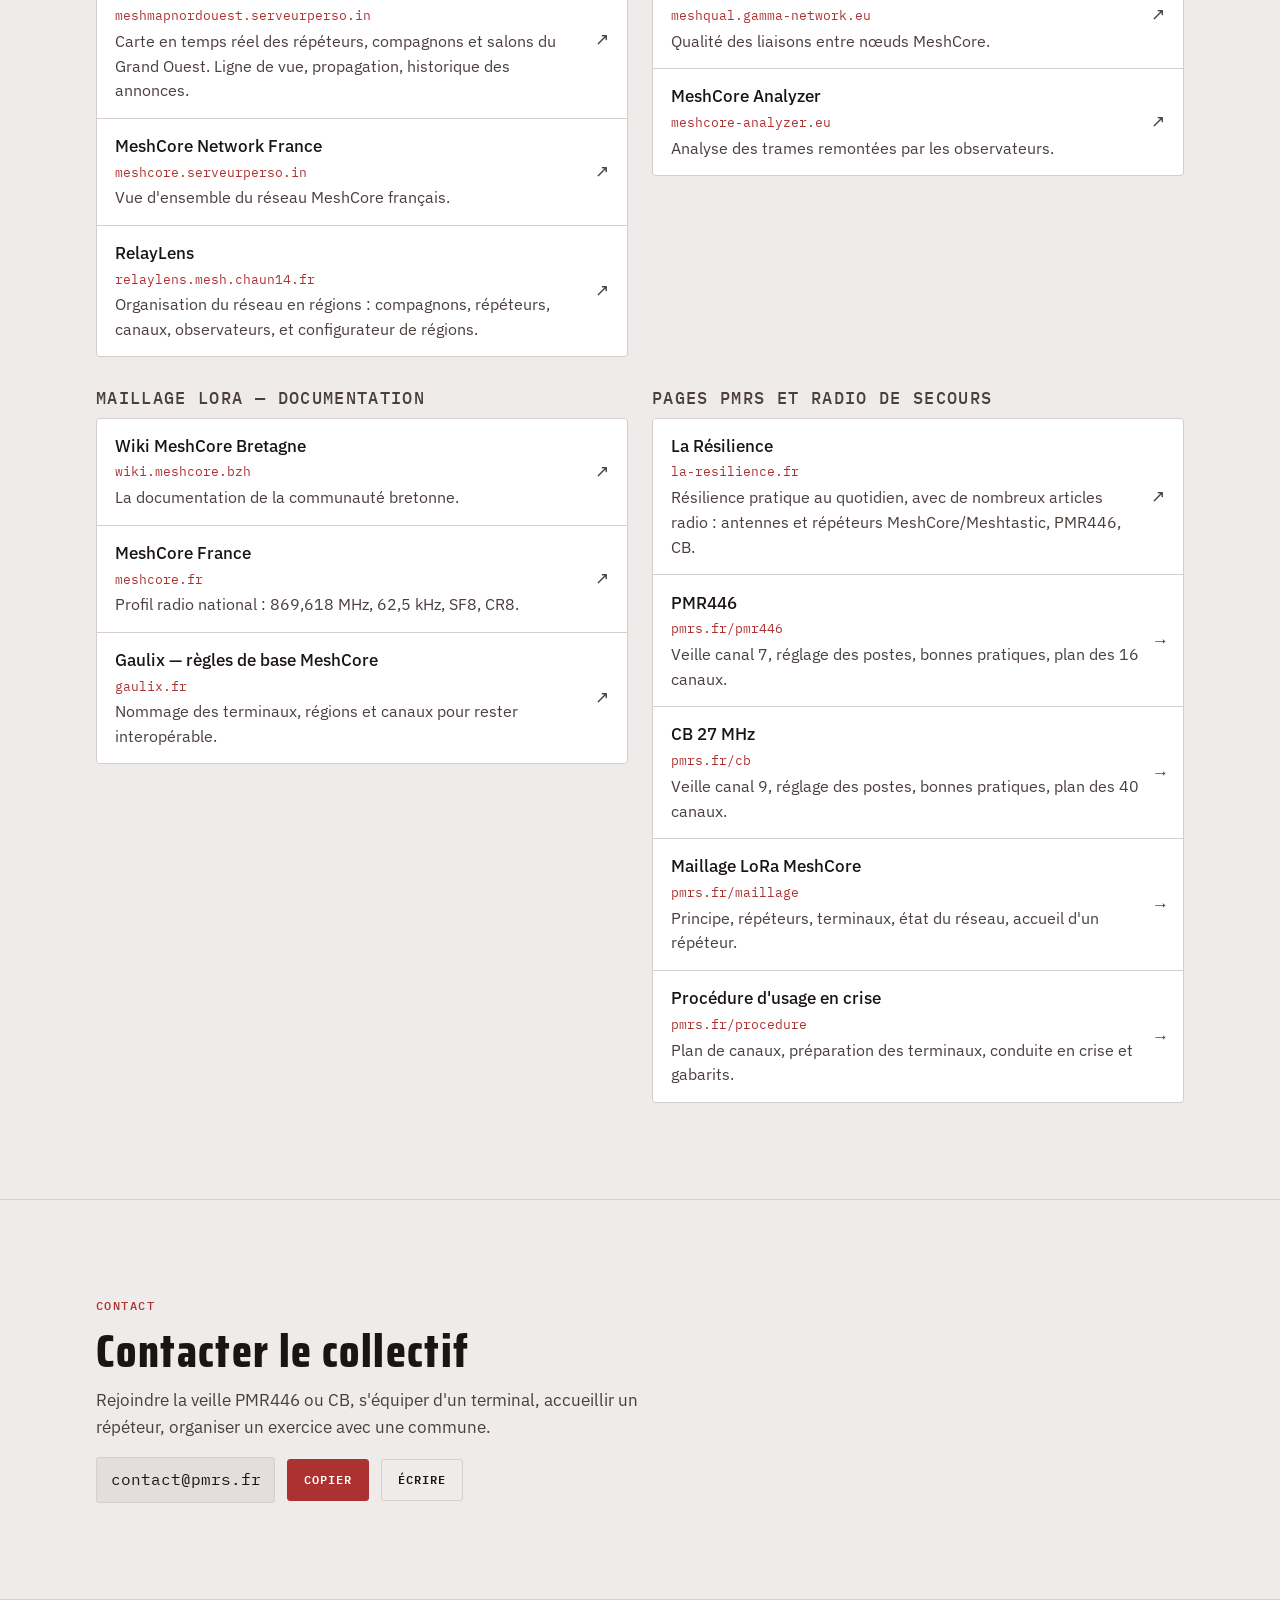
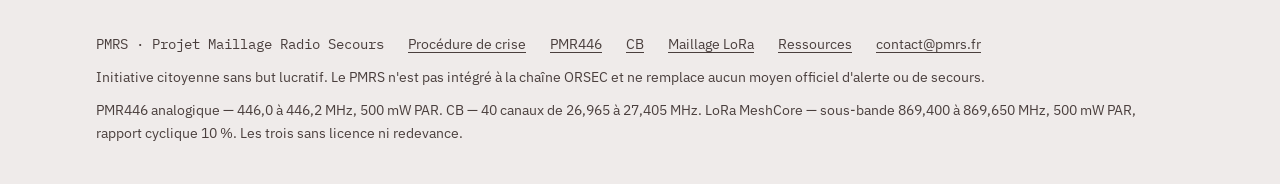
==== commit ab2e7d49: "Custom font" ====
--- a/index.html
+++ b/index.html
@@ -33,9 +33,8 @@
   <meta name="twitter:image:alt" content="Écusson PMRS et titre Projet Maillage Radio Secours ; PMR446 canal 7, CB canal 9 et MeshCore 869,618 MHz">
 
   <script>try{var t=localStorage.getItem('pmrs-theme');if(t==='light'||t==='dark'){document.documentElement.setAttribute('data-theme',t)}}catch(e){}</script>
-  <link rel="preconnect" href="https://fonts.googleapis.com">
-  <link rel="preconnect" href="https://fonts.gstatic.com" crossorigin>
-  <link rel="stylesheet" href="https://fonts.googleapis.com/css2?family=IBM+Plex+Mono:wght@400;500;600&family=IBM+Plex+Sans:wght@400;500&family=Saira+Condensed:wght@600;800&display=swap">
+  <link rel="preload" href="fonts/ibm-plex-sans-latin-400-normal.woff2" as="font" type="font/woff2" crossorigin>
+  <link rel="preload" href="fonts/saira-condensed-latin-800-normal.woff2" as="font" type="font/woff2" crossorigin>
   <link rel="stylesheet" href="style.css">
 </head>
 <body>
@@ -156,7 +155,7 @@
           <a class="more" href="cb.html">Page CB →</a>
         </section>
 
-        <section class="panel" aria-label="Maillage LoRa MeshCore">
+        <section class="panel" aria-label="Maillage LoRa">
           <p class="panel-label">Messages texte — maillage LoRa MeshCore</p>
           <div class="readout">
             <span class="ch">MeshCore</span>
--- a/style.css
+++ b/style.css
@@ -1,5 +1,134 @@
 /* PMRS — feuille partagée (index.html, procedure.html).
    Identité : papier teinté rouge, écusson qui émet, lectures de fréquence. */
+
+/* Polices auto-hébergées (licence SIL OFL 1.1), fichiers issus de Fontsource 5.3.0.
+   Sous-ensembles latin et latin étendu uniquement. */
+
+@font-face {
+  font-family: 'IBM Plex Mono';
+  font-style: normal;
+  font-display: swap;
+  font-weight: 400;
+  src: url(fonts/ibm-plex-mono-latin-ext-400-normal.woff2) format('woff2');
+  unicode-range: U+0100-02BA,U+02BD-02C5,U+02C7-02CC,U+02CE-02D7,U+02DD-02FF,U+0304,U+0308,U+0329,U+1D00-1DBF,U+1E00-1E9F,U+1EF2-1EFF,U+2020,U+20A0-20AB,U+20AD-20C0,U+2113,U+2C60-2C7F,U+A720-A7FF;
+}
+
+@font-face {
+  font-family: 'IBM Plex Mono';
+  font-style: normal;
+  font-display: swap;
+  font-weight: 400;
+  src: url(fonts/ibm-plex-mono-latin-400-normal.woff2) format('woff2');
+  unicode-range: U+0000-00FF,U+0131,U+0152-0153,U+02BB-02BC,U+02C6,U+02DA,U+02DC,U+0304,U+0308,U+0329,U+2000-206F,U+20AC,U+2122,U+2191,U+2193,U+2212,U+2215,U+FEFF,U+FFFD;
+}
+
+@font-face {
+  font-family: 'IBM Plex Mono';
+  font-style: normal;
+  font-display: swap;
+  font-weight: 500;
+  src: url(fonts/ibm-plex-mono-latin-ext-500-normal.woff2) format('woff2');
+  unicode-range: U+0100-02BA,U+02BD-02C5,U+02C7-02CC,U+02CE-02D7,U+02DD-02FF,U+0304,U+0308,U+0329,U+1D00-1DBF,U+1E00-1E9F,U+1EF2-1EFF,U+2020,U+20A0-20AB,U+20AD-20C0,U+2113,U+2C60-2C7F,U+A720-A7FF;
+}
+
+@font-face {
+  font-family: 'IBM Plex Mono';
+  font-style: normal;
+  font-display: swap;
+  font-weight: 500;
+  src: url(fonts/ibm-plex-mono-latin-500-normal.woff2) format('woff2');
+  unicode-range: U+0000-00FF,U+0131,U+0152-0153,U+02BB-02BC,U+02C6,U+02DA,U+02DC,U+0304,U+0308,U+0329,U+2000-206F,U+20AC,U+2122,U+2191,U+2193,U+2212,U+2215,U+FEFF,U+FFFD;
+}
+
+@font-face {
+  font-family: 'IBM Plex Mono';
+  font-style: normal;
+  font-display: swap;
+  font-weight: 600;
+  src: url(fonts/ibm-plex-mono-latin-ext-600-normal.woff2) format('woff2');
+  unicode-range: U+0100-02BA,U+02BD-02C5,U+02C7-02CC,U+02CE-02D7,U+02DD-02FF,U+0304,U+0308,U+0329,U+1D00-1DBF,U+1E00-1E9F,U+1EF2-1EFF,U+2020,U+20A0-20AB,U+20AD-20C0,U+2113,U+2C60-2C7F,U+A720-A7FF;
+}
+
+@font-face {
+  font-family: 'IBM Plex Mono';
+  font-style: normal;
+  font-display: swap;
+  font-weight: 600;
+  src: url(fonts/ibm-plex-mono-latin-600-normal.woff2) format('woff2');
+  unicode-range: U+0000-00FF,U+0131,U+0152-0153,U+02BB-02BC,U+02C6,U+02DA,U+02DC,U+0304,U+0308,U+0329,U+2000-206F,U+20AC,U+2122,U+2191,U+2193,U+2212,U+2215,U+FEFF,U+FFFD;
+}
+
+@font-face {
+  font-family: 'IBM Plex Sans';
+  font-style: normal;
+  font-display: swap;
+  font-weight: 400;
+  src: url(fonts/ibm-plex-sans-latin-ext-400-normal.woff2) format('woff2');
+  unicode-range: U+0100-02BA,U+02BD-02C5,U+02C7-02CC,U+02CE-02D7,U+02DD-02FF,U+0304,U+0308,U+0329,U+1D00-1DBF,U+1E00-1E9F,U+1EF2-1EFF,U+2020,U+20A0-20AB,U+20AD-20C0,U+2113,U+2C60-2C7F,U+A720-A7FF;
+}
+
+@font-face {
+  font-family: 'IBM Plex Sans';
+  font-style: normal;
+  font-display: swap;
+  font-weight: 400;
+  src: url(fonts/ibm-plex-sans-latin-400-normal.woff2) format('woff2');
+  unicode-range: U+0000-00FF,U+0131,U+0152-0153,U+02BB-02BC,U+02C6,U+02DA,U+02DC,U+0304,U+0308,U+0329,U+2000-206F,U+20AC,U+2122,U+2191,U+2193,U+2212,U+2215,U+FEFF,U+FFFD;
+}
+
+@font-face {
+  font-family: 'IBM Plex Sans';
+  font-style: normal;
+  font-display: swap;
+  font-weight: 500;
+  src: url(fonts/ibm-plex-sans-latin-ext-500-normal.woff2) format('woff2');
+  unicode-range: U+0100-02BA,U+02BD-02C5,U+02C7-02CC,U+02CE-02D7,U+02DD-02FF,U+0304,U+0308,U+0329,U+1D00-1DBF,U+1E00-1E9F,U+1EF2-1EFF,U+2020,U+20A0-20AB,U+20AD-20C0,U+2113,U+2C60-2C7F,U+A720-A7FF;
+}
+
+@font-face {
+  font-family: 'IBM Plex Sans';
+  font-style: normal;
+  font-display: swap;
+  font-weight: 500;
+  src: url(fonts/ibm-plex-sans-latin-500-normal.woff2) format('woff2');
+  unicode-range: U+0000-00FF,U+0131,U+0152-0153,U+02BB-02BC,U+02C6,U+02DA,U+02DC,U+0304,U+0308,U+0329,U+2000-206F,U+20AC,U+2122,U+2191,U+2193,U+2212,U+2215,U+FEFF,U+FFFD;
+}
+
+@font-face {
+  font-family: 'Saira Condensed';
+  font-style: normal;
+  font-display: swap;
+  font-weight: 600;
+  src: url(fonts/saira-condensed-latin-ext-600-normal.woff2) format('woff2');
+  unicode-range: U+0100-02BA,U+02BD-02C5,U+02C7-02CC,U+02CE-02D7,U+02DD-02FF,U+0304,U+0308,U+0329,U+1D00-1DBF,U+1E00-1E9F,U+1EF2-1EFF,U+2020,U+20A0-20AB,U+20AD-20C0,U+2113,U+2C60-2C7F,U+A720-A7FF;
+}
+
+@font-face {
+  font-family: 'Saira Condensed';
+  font-style: normal;
+  font-display: swap;
+  font-weight: 600;
+  src: url(fonts/saira-condensed-latin-600-normal.woff2) format('woff2');
+  unicode-range: U+0000-00FF,U+0131,U+0152-0153,U+02BB-02BC,U+02C6,U+02DA,U+02DC,U+0304,U+0308,U+0329,U+2000-206F,U+20AC,U+2122,U+2191,U+2193,U+2212,U+2215,U+FEFF,U+FFFD;
+}
+
+@font-face {
+  font-family: 'Saira Condensed';
+  font-style: normal;
+  font-display: swap;
+  font-weight: 800;
+  src: url(fonts/saira-condensed-latin-ext-800-normal.woff2) format('woff2');
+  unicode-range: U+0100-02BA,U+02BD-02C5,U+02C7-02CC,U+02CE-02D7,U+02DD-02FF,U+0304,U+0308,U+0329,U+1D00-1DBF,U+1E00-1E9F,U+1EF2-1EFF,U+2020,U+20A0-20AB,U+20AD-20C0,U+2113,U+2C60-2C7F,U+A720-A7FF;
+}
+
+@font-face {
+  font-family: 'Saira Condensed';
+  font-style: normal;
+  font-display: swap;
+  font-weight: 800;
+  src: url(fonts/saira-condensed-latin-800-normal.woff2) format('woff2');
+  unicode-range: U+0000-00FF,U+0131,U+0152-0153,U+02BB-02BC,U+02C6,U+02DA,U+02DC,U+0304,U+0308,U+0329,U+2000-206F,U+20AC,U+2122,U+2191,U+2193,U+2212,U+2215,U+FEFF,U+FFFD;
+}
 
 :root{
   --bg:#EFEBEA;         /* papier, neutre teinté rouge */
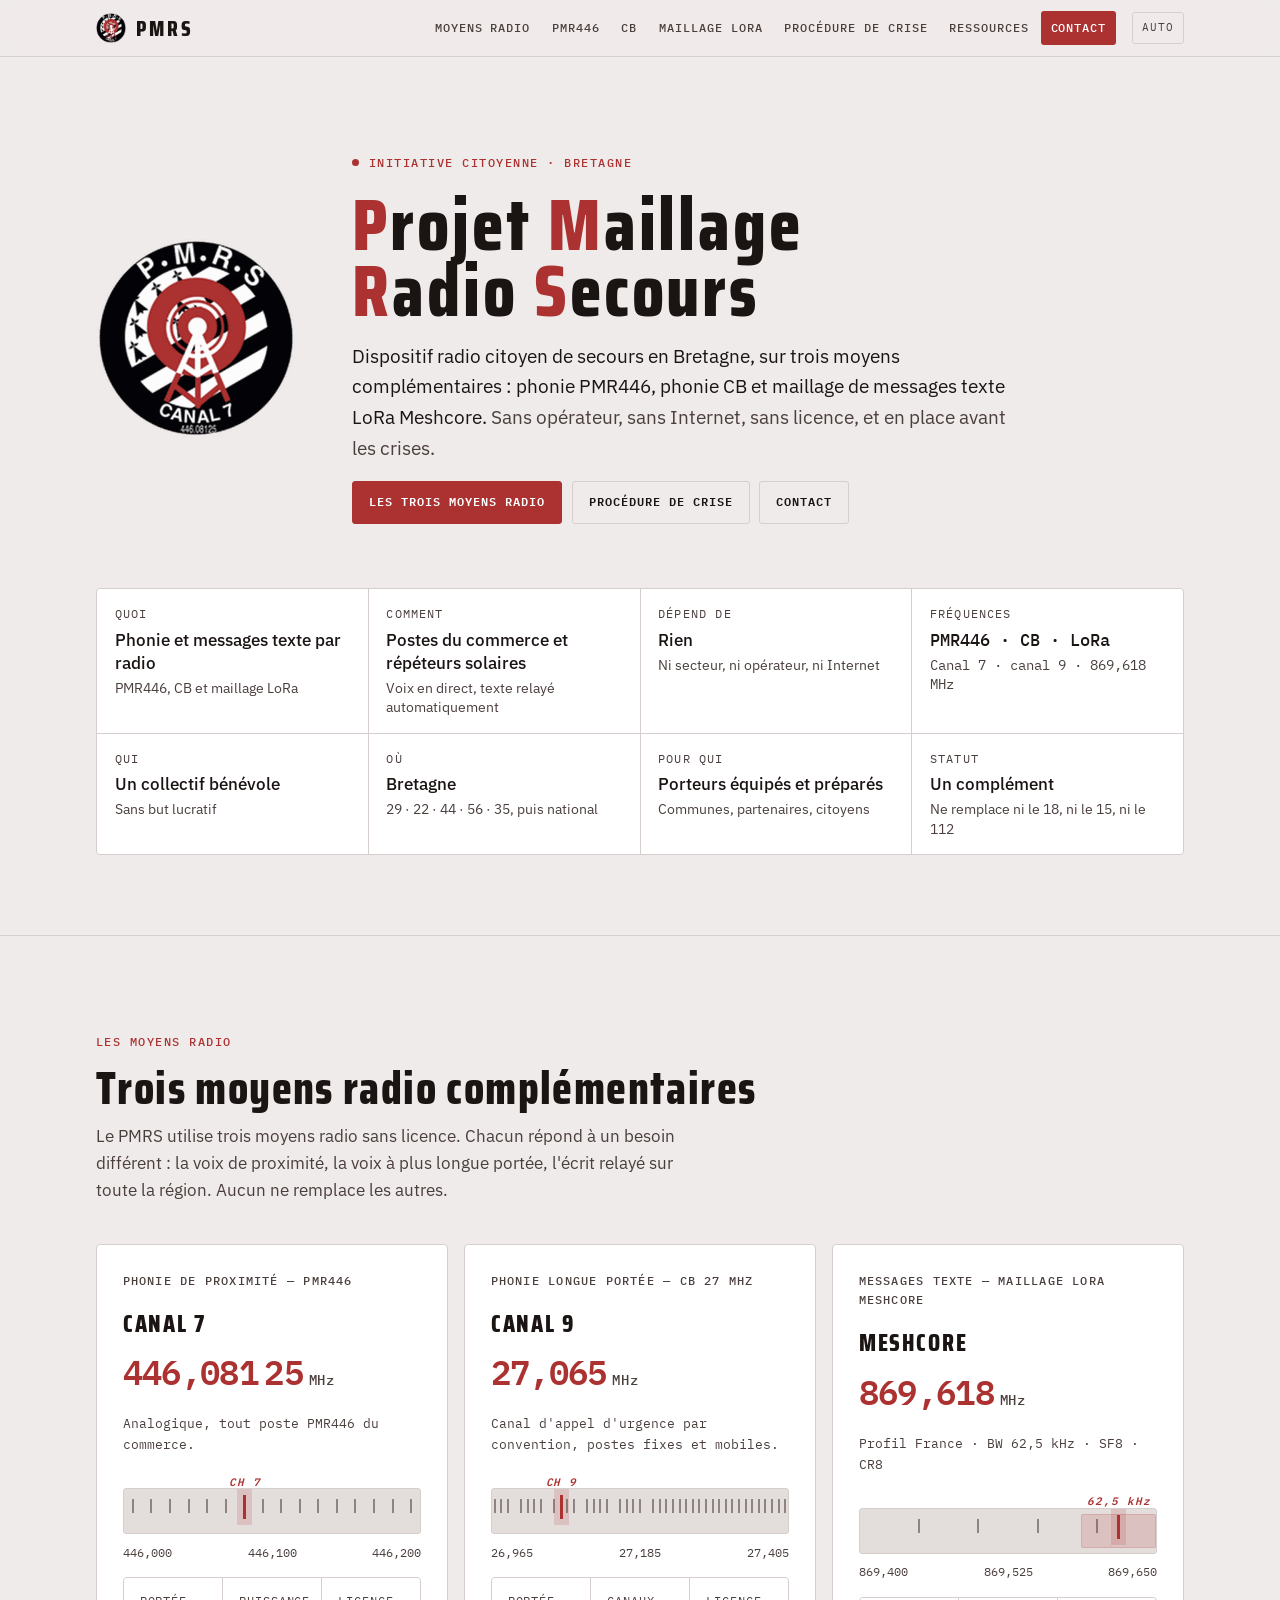
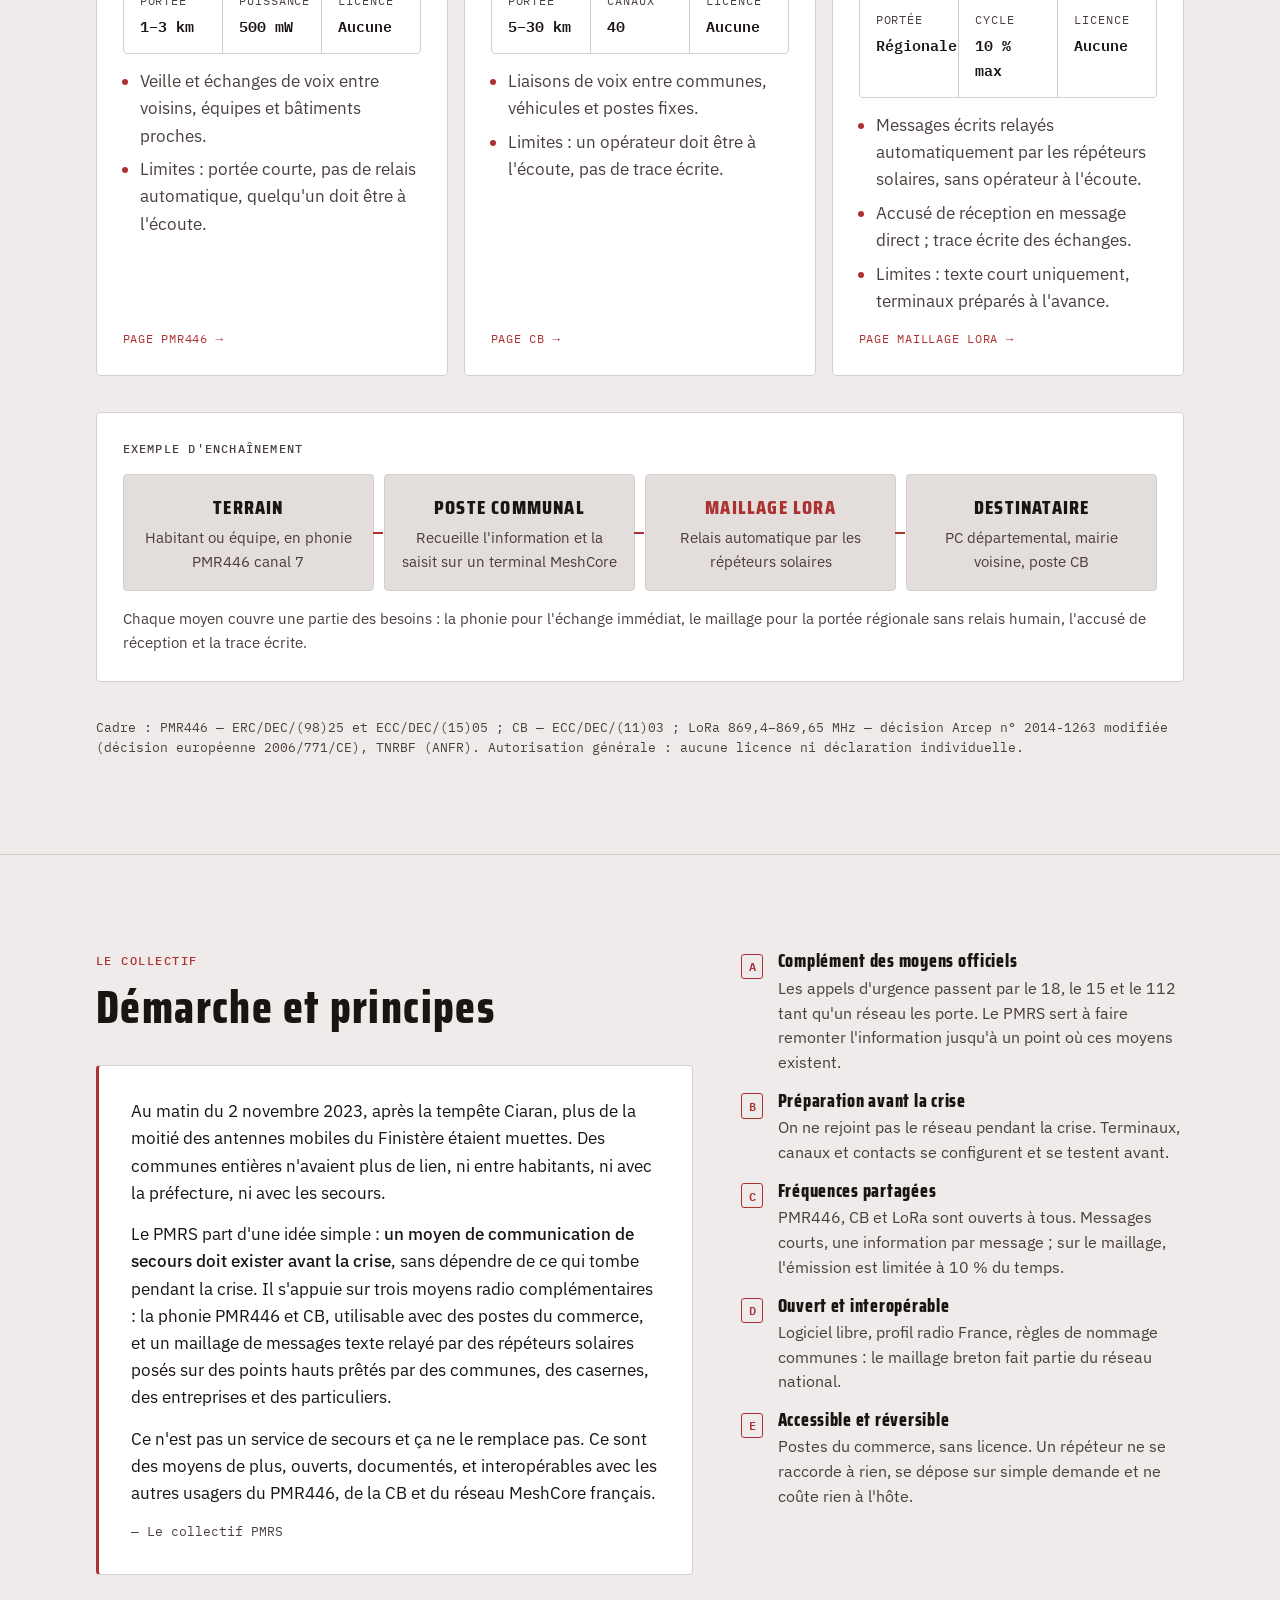
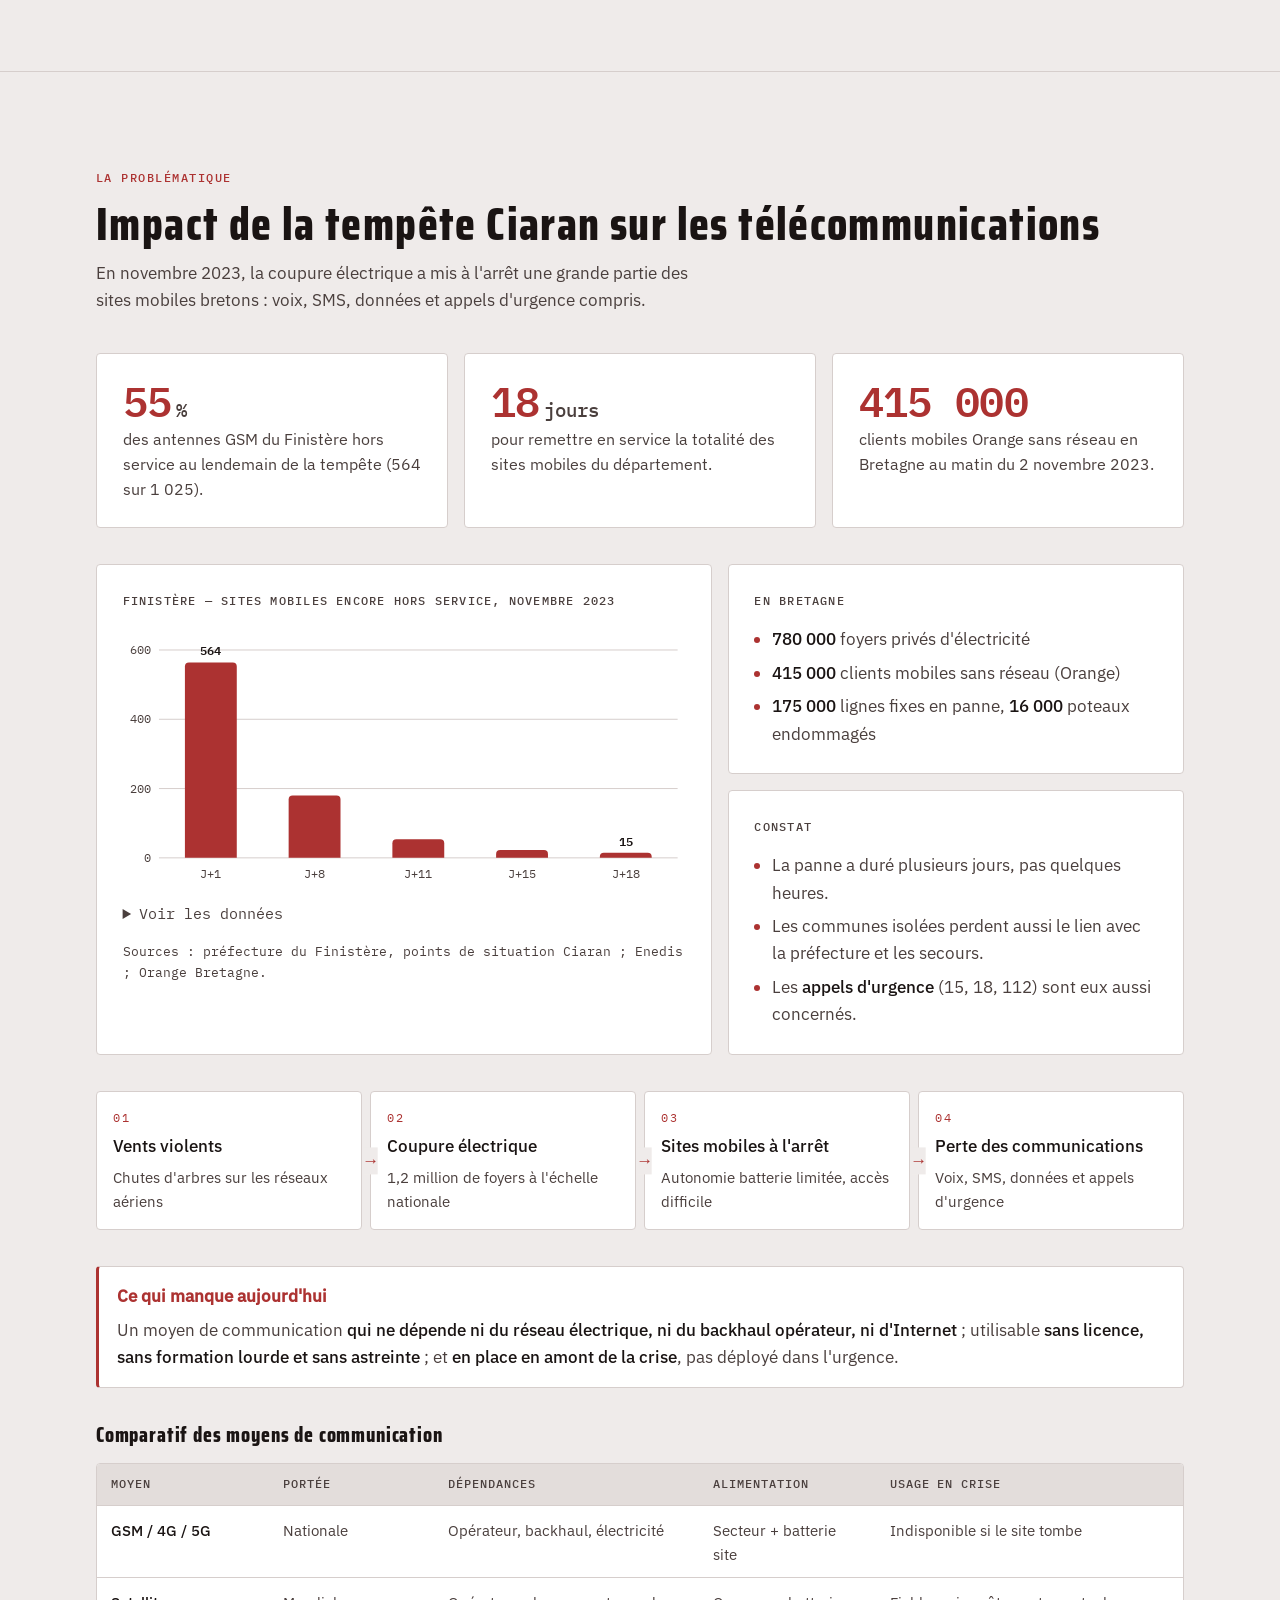
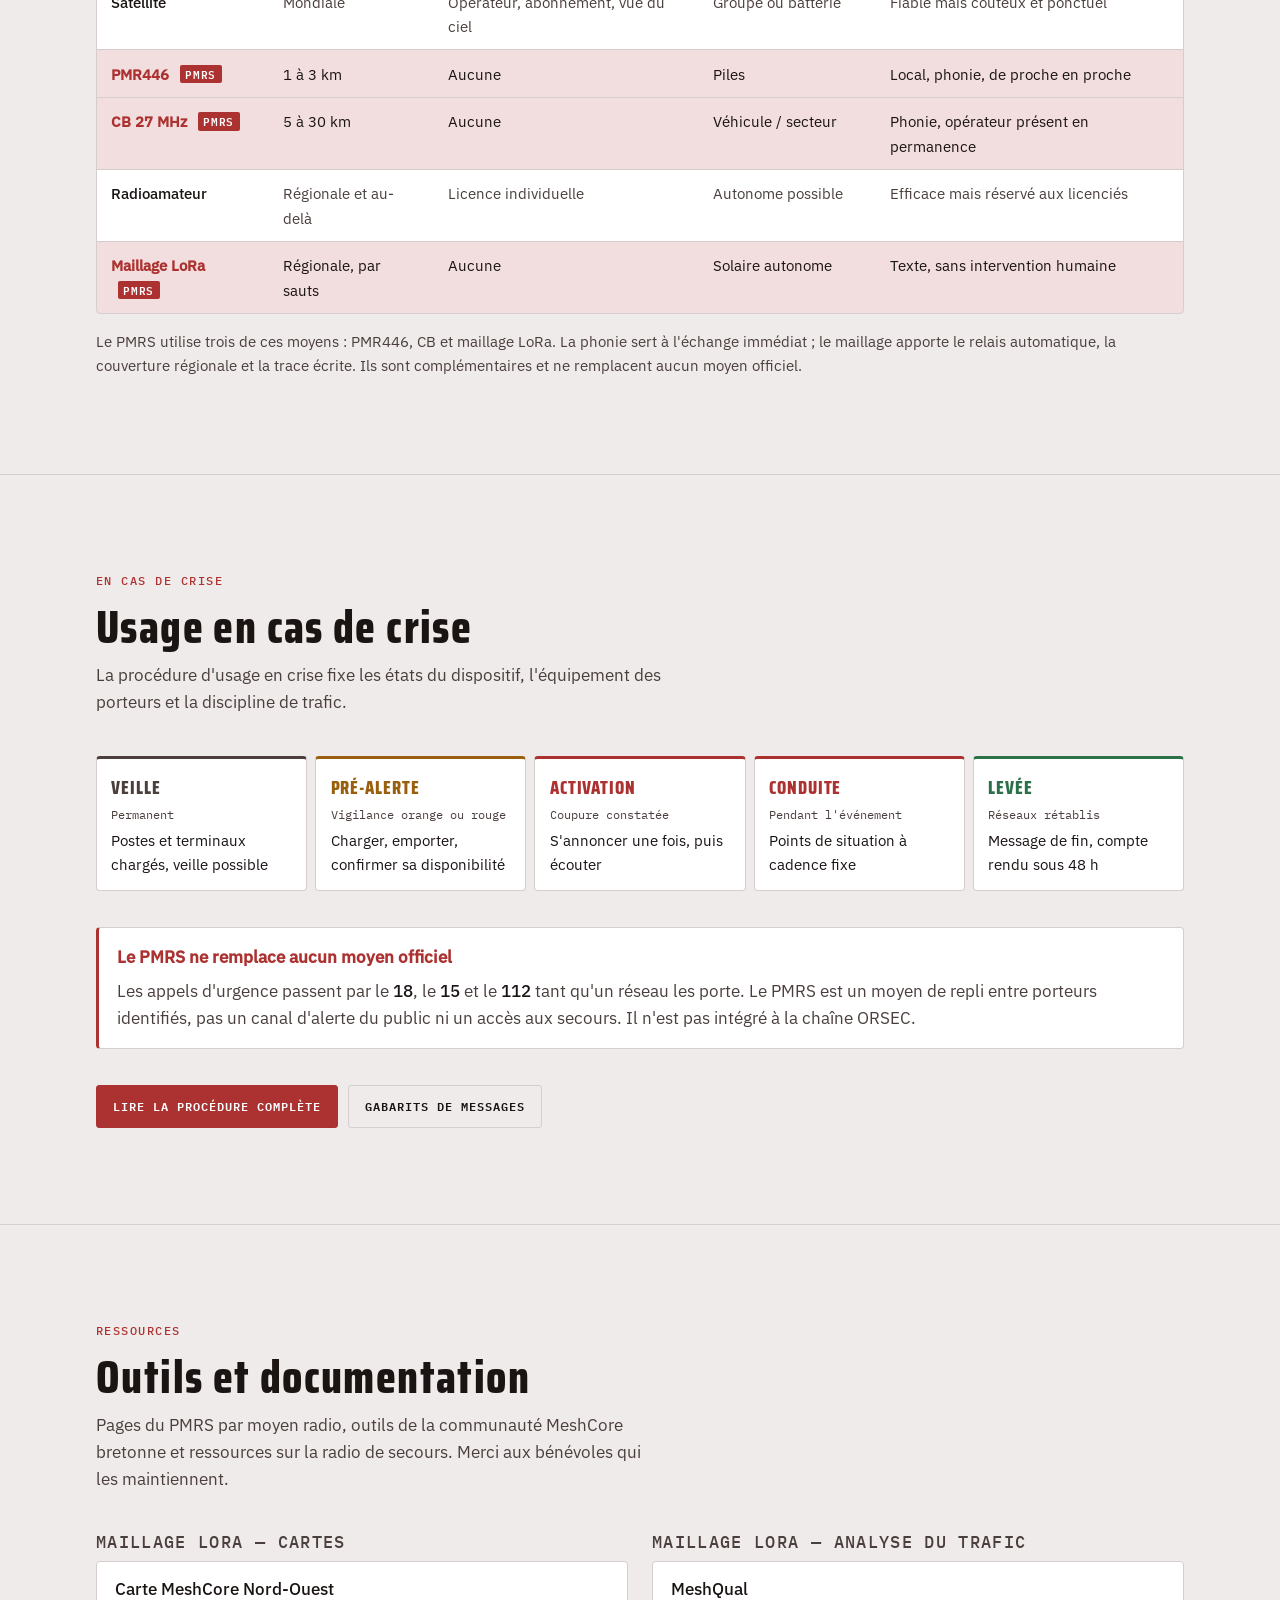
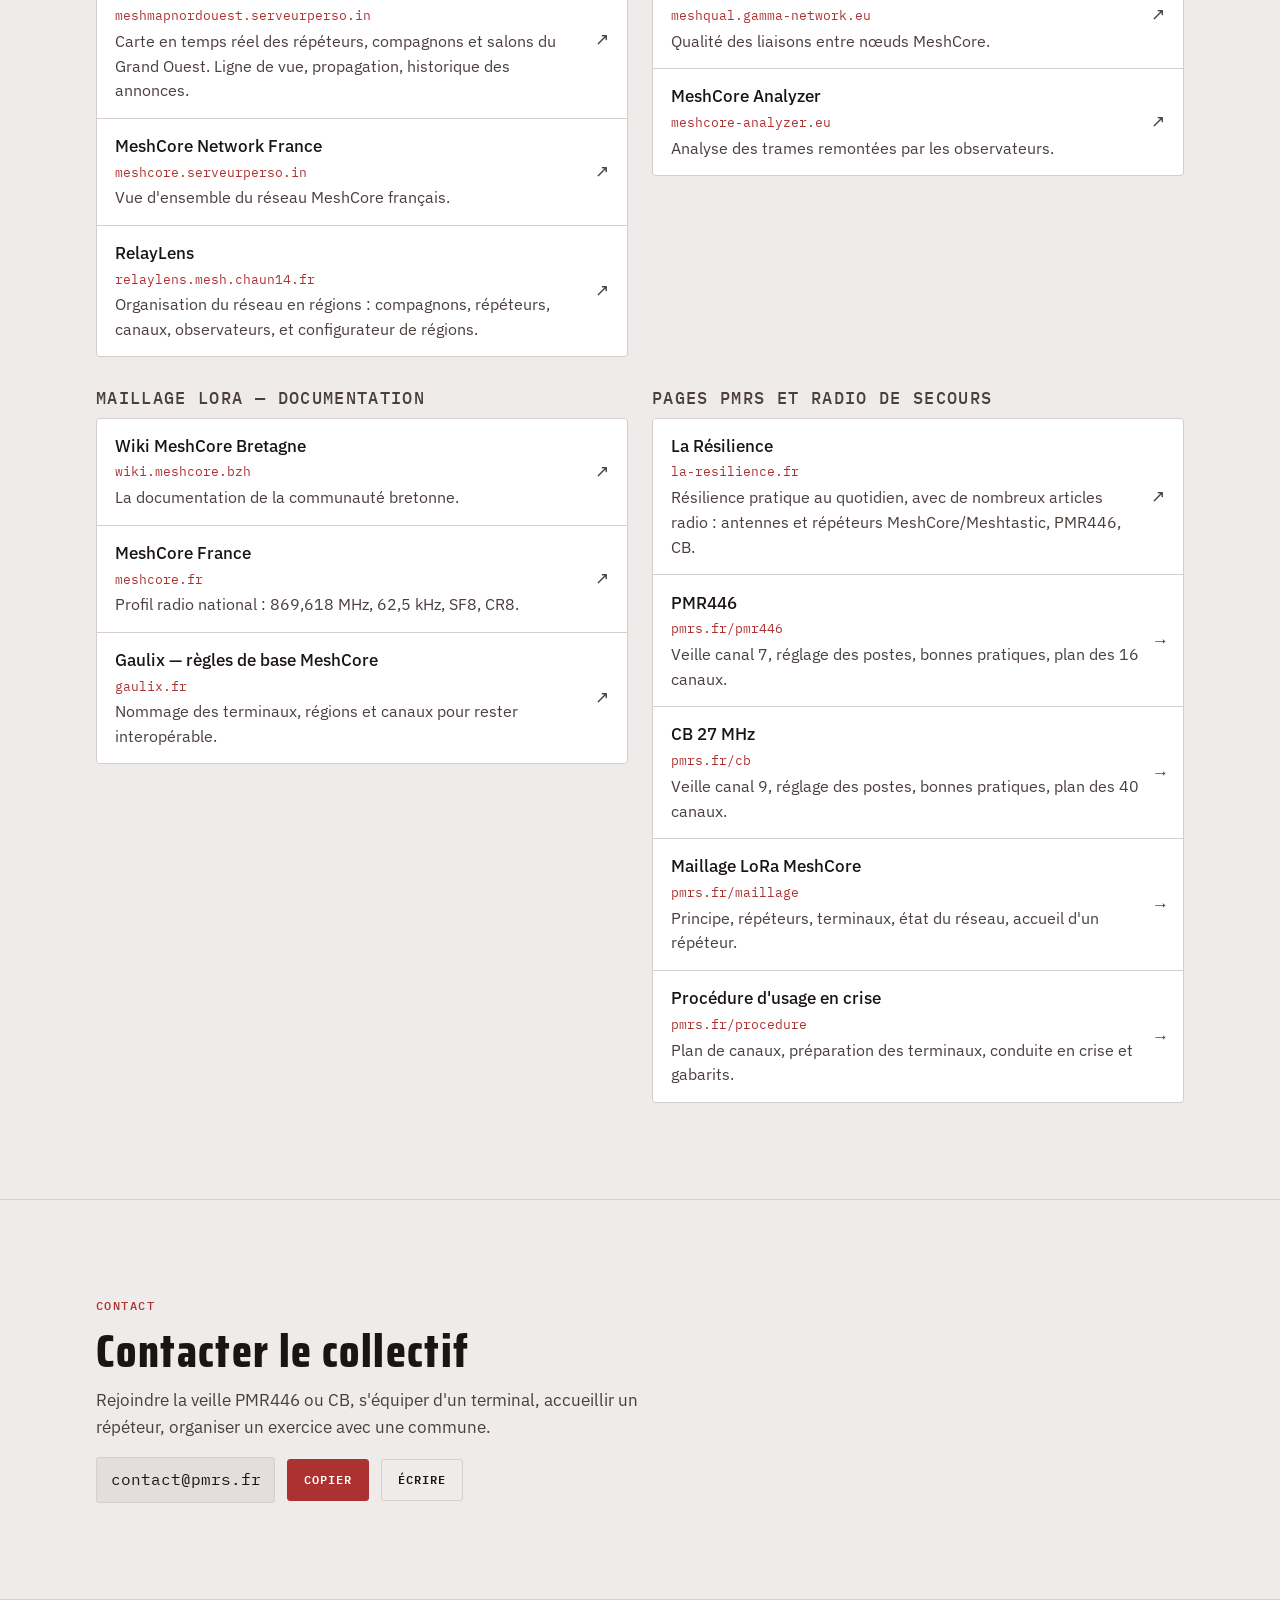
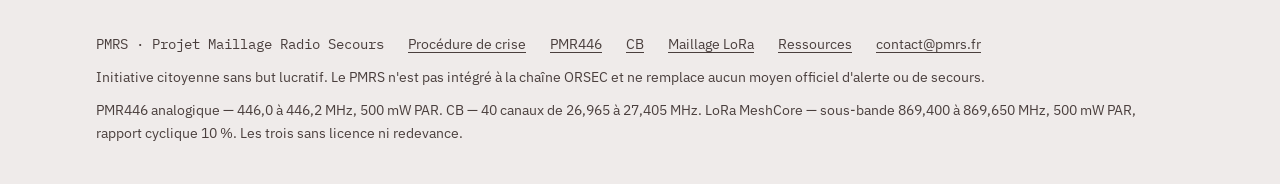
==== commit b05e93ad: "Panel coherence between view" ====
--- a/index.html
+++ b/index.html
@@ -50,7 +50,7 @@
       <a href="#moyens">Moyens radio</a>
       <a href="pmr446.html">PMR446</a>
       <a href="cb.html">CB</a>
-      <a href="maillage.html">Maillage LoRa Meshcore</a>
+      <a href="maillage.html">Maillage LoRa</a>
       <a href="procedure.html">Procédure de crise</a>
       <a href="#ressources">Ressources</a>
       <a class="cta" href="#contact">Contact</a>
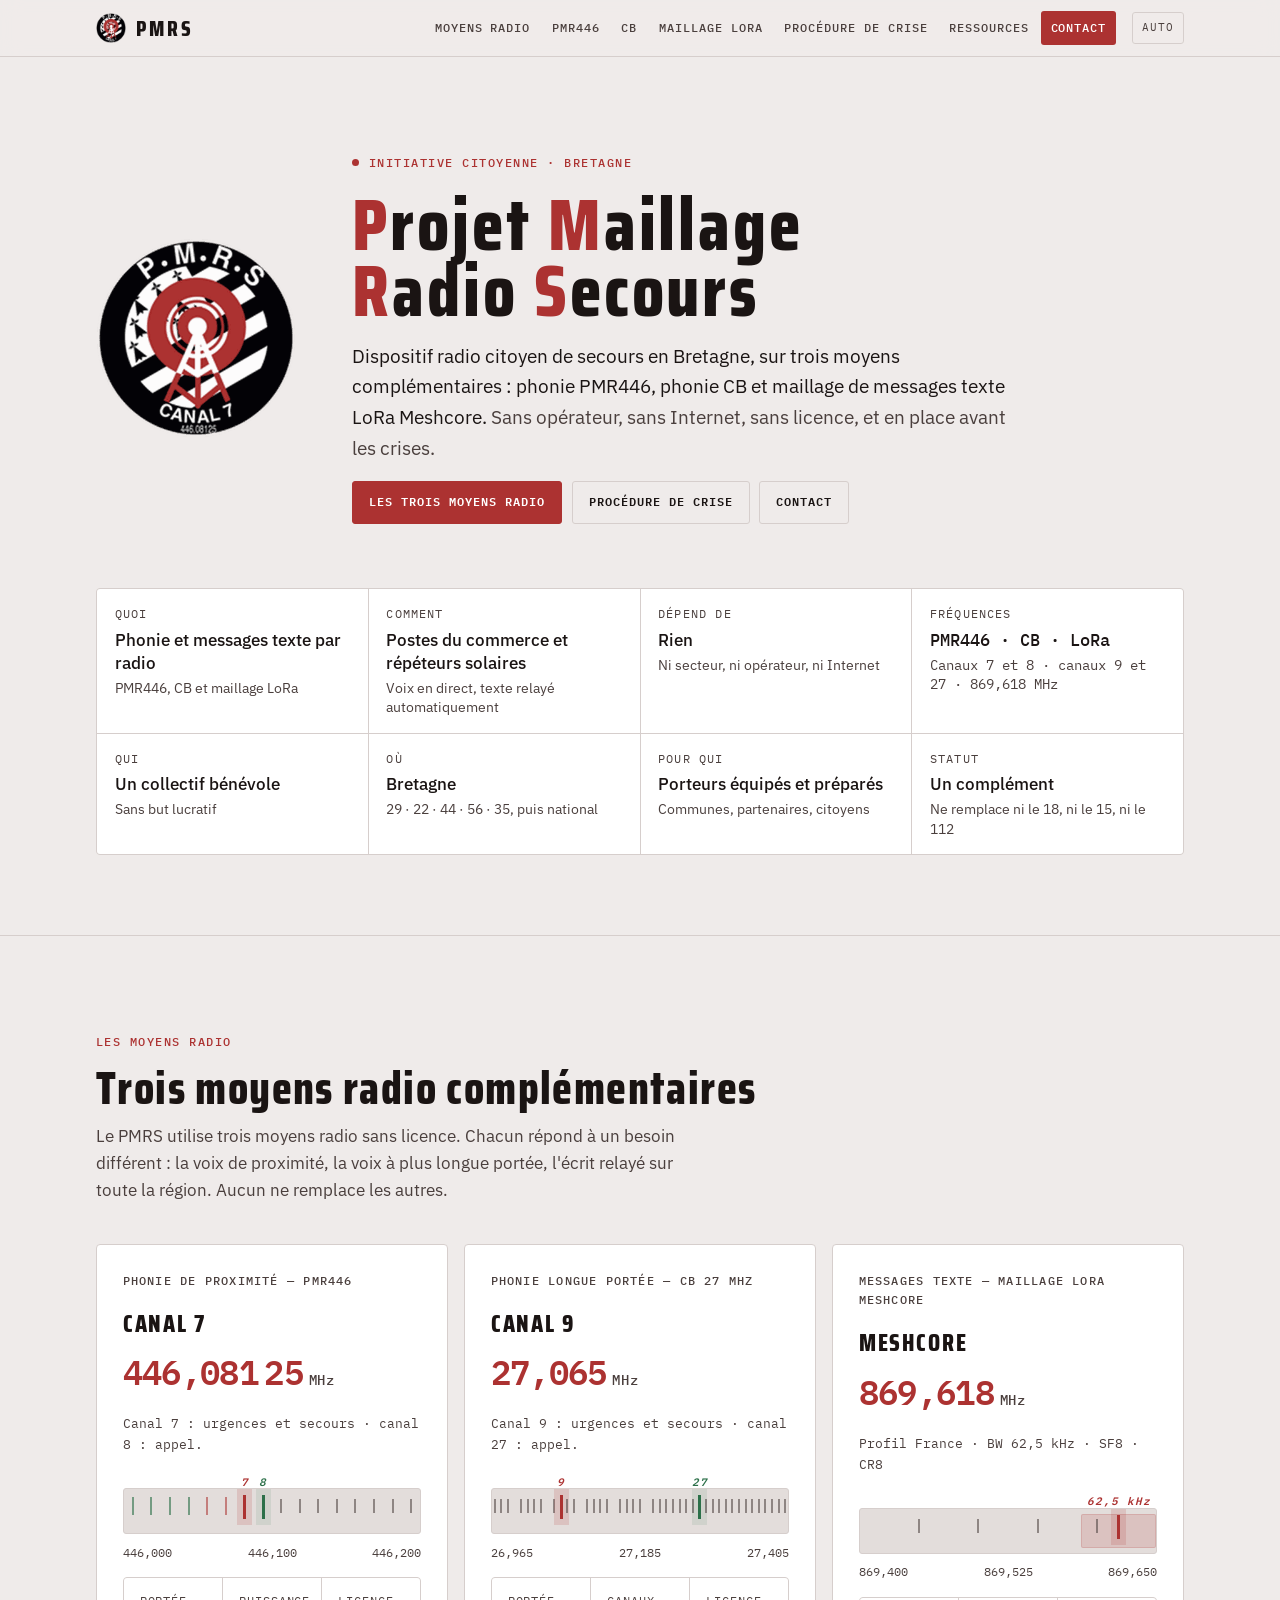
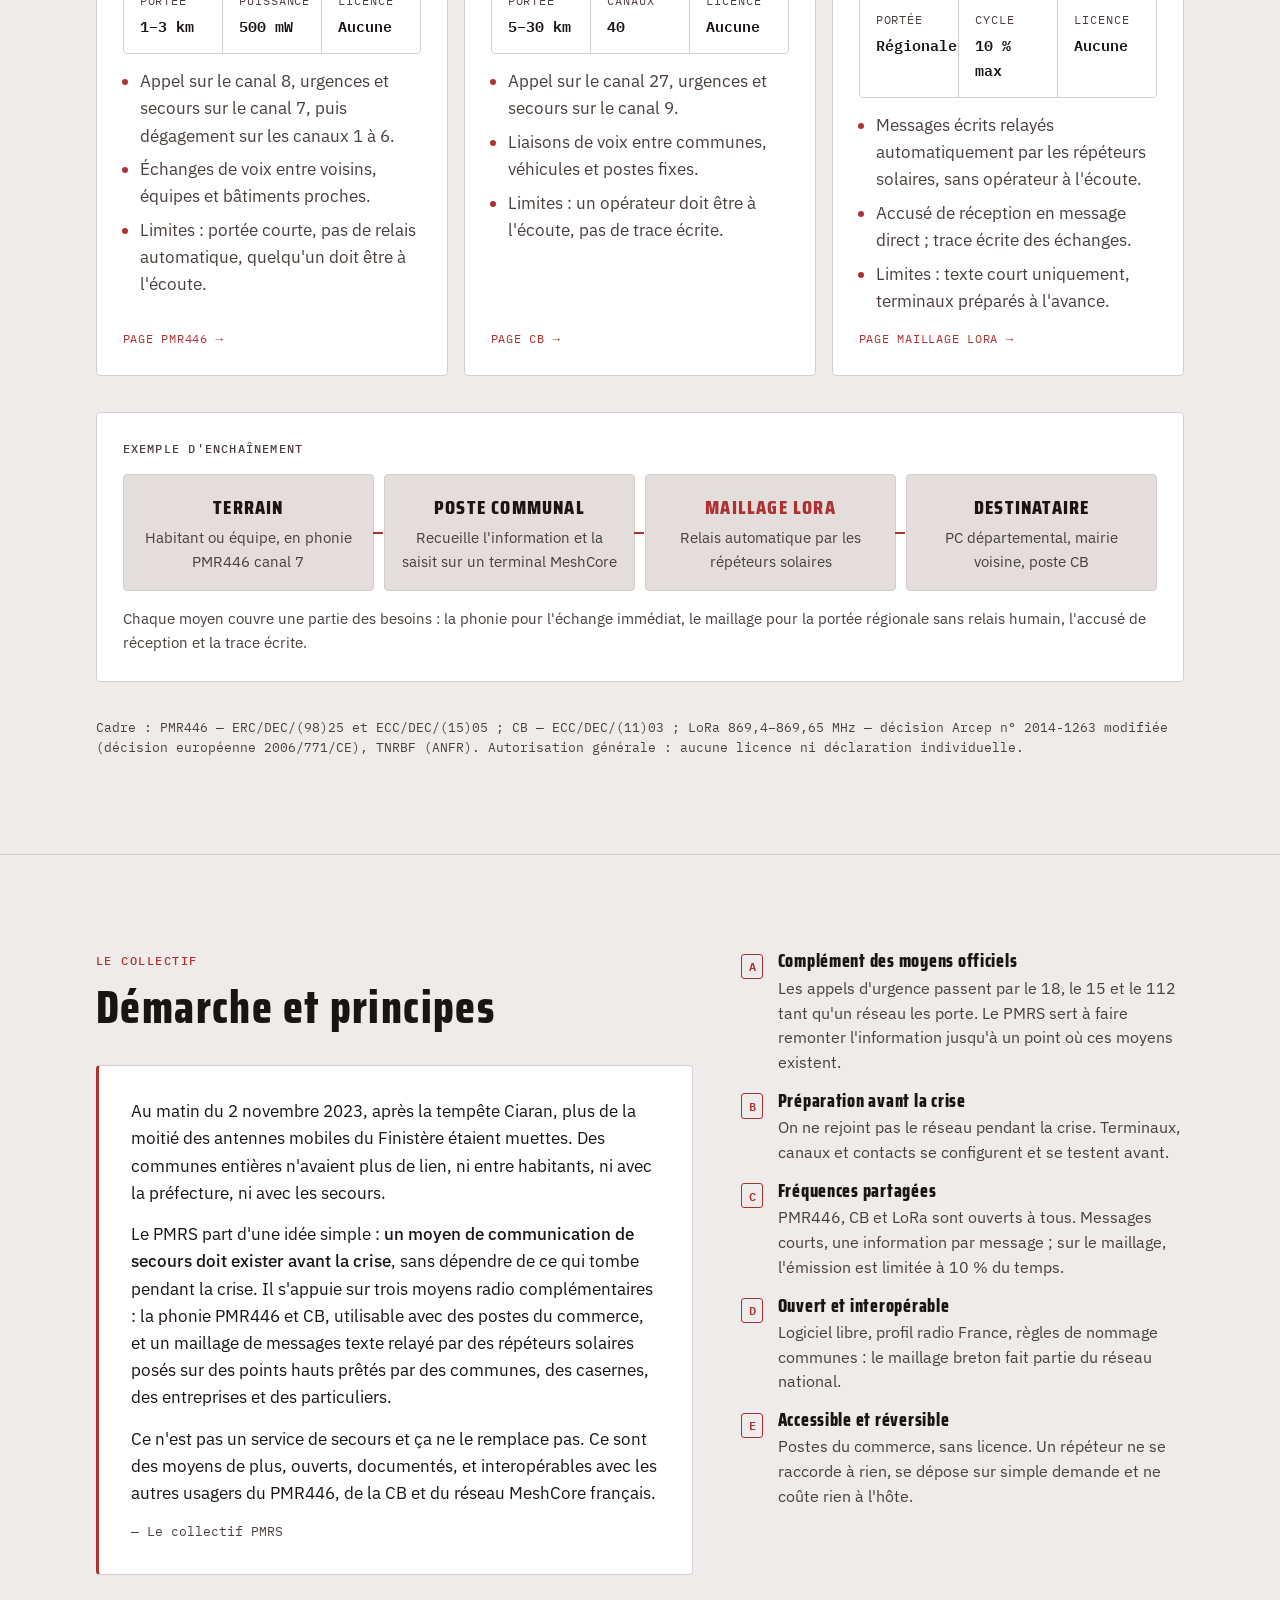
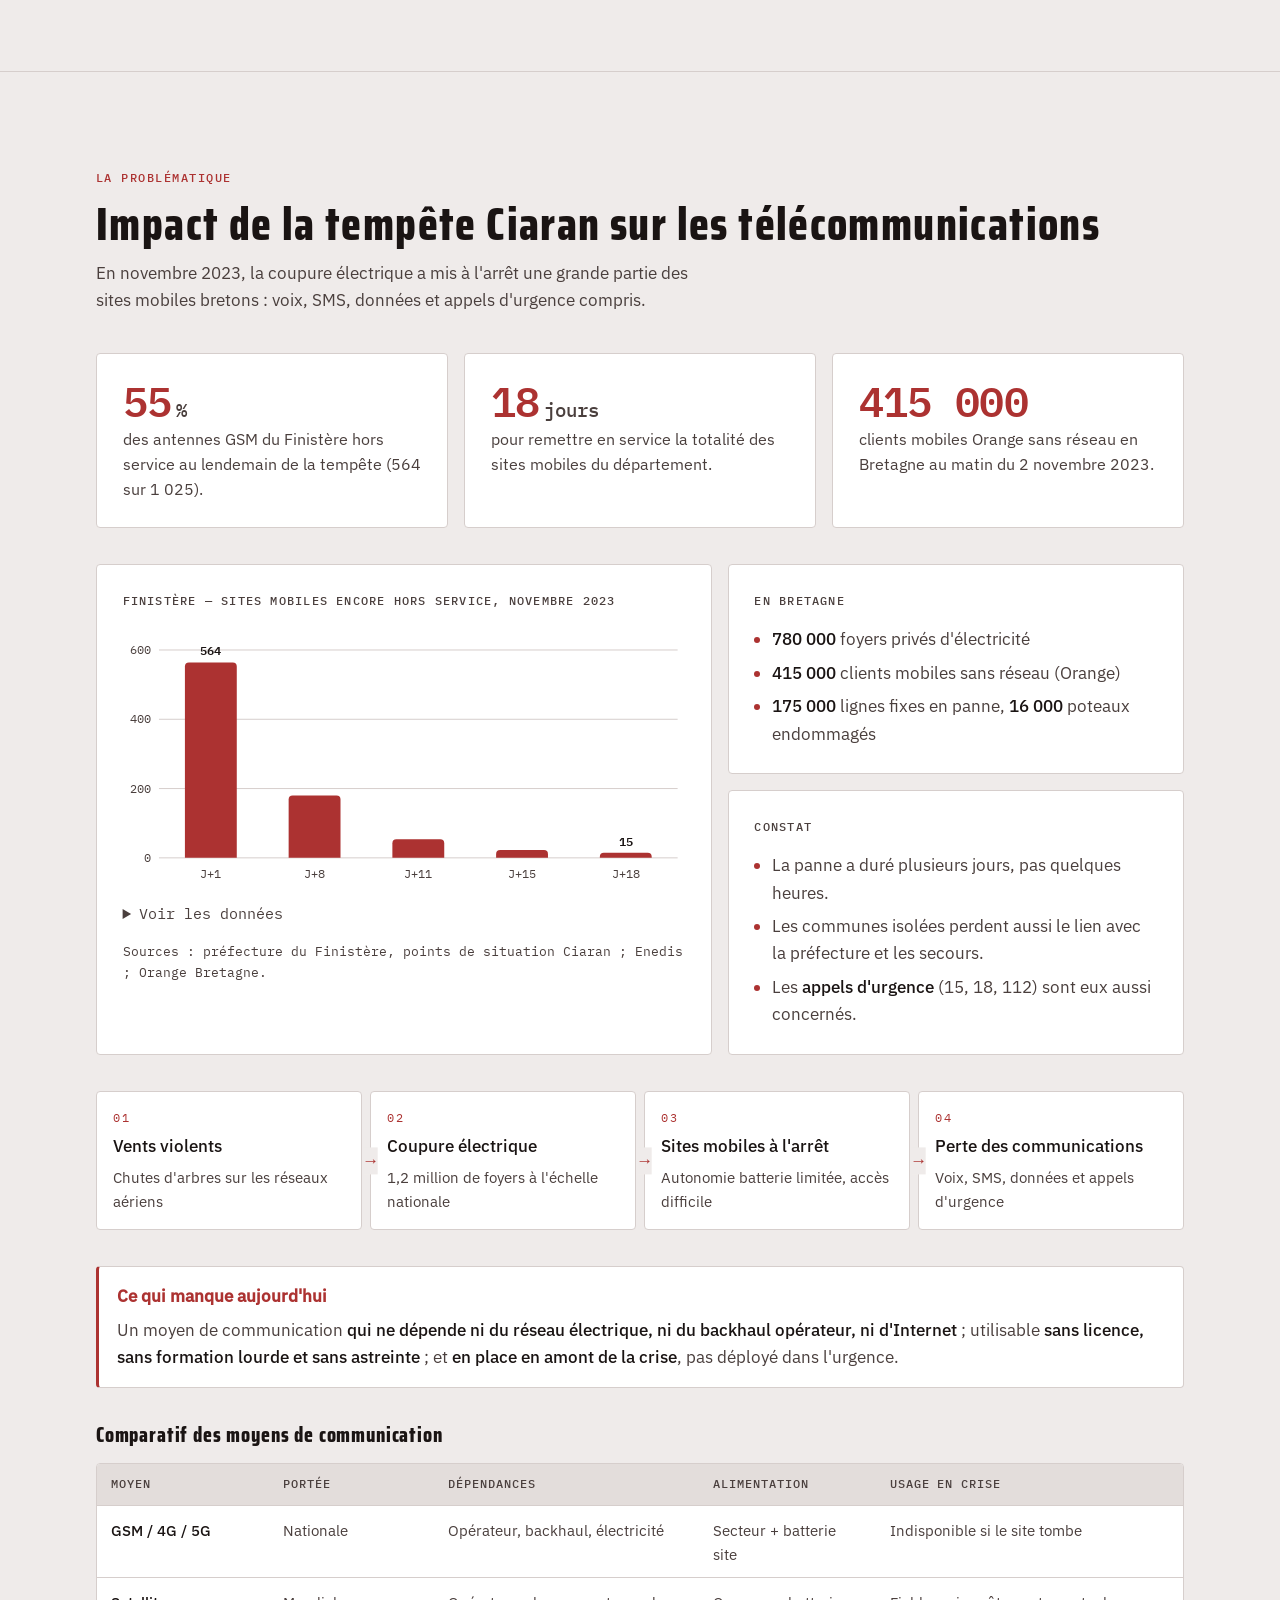
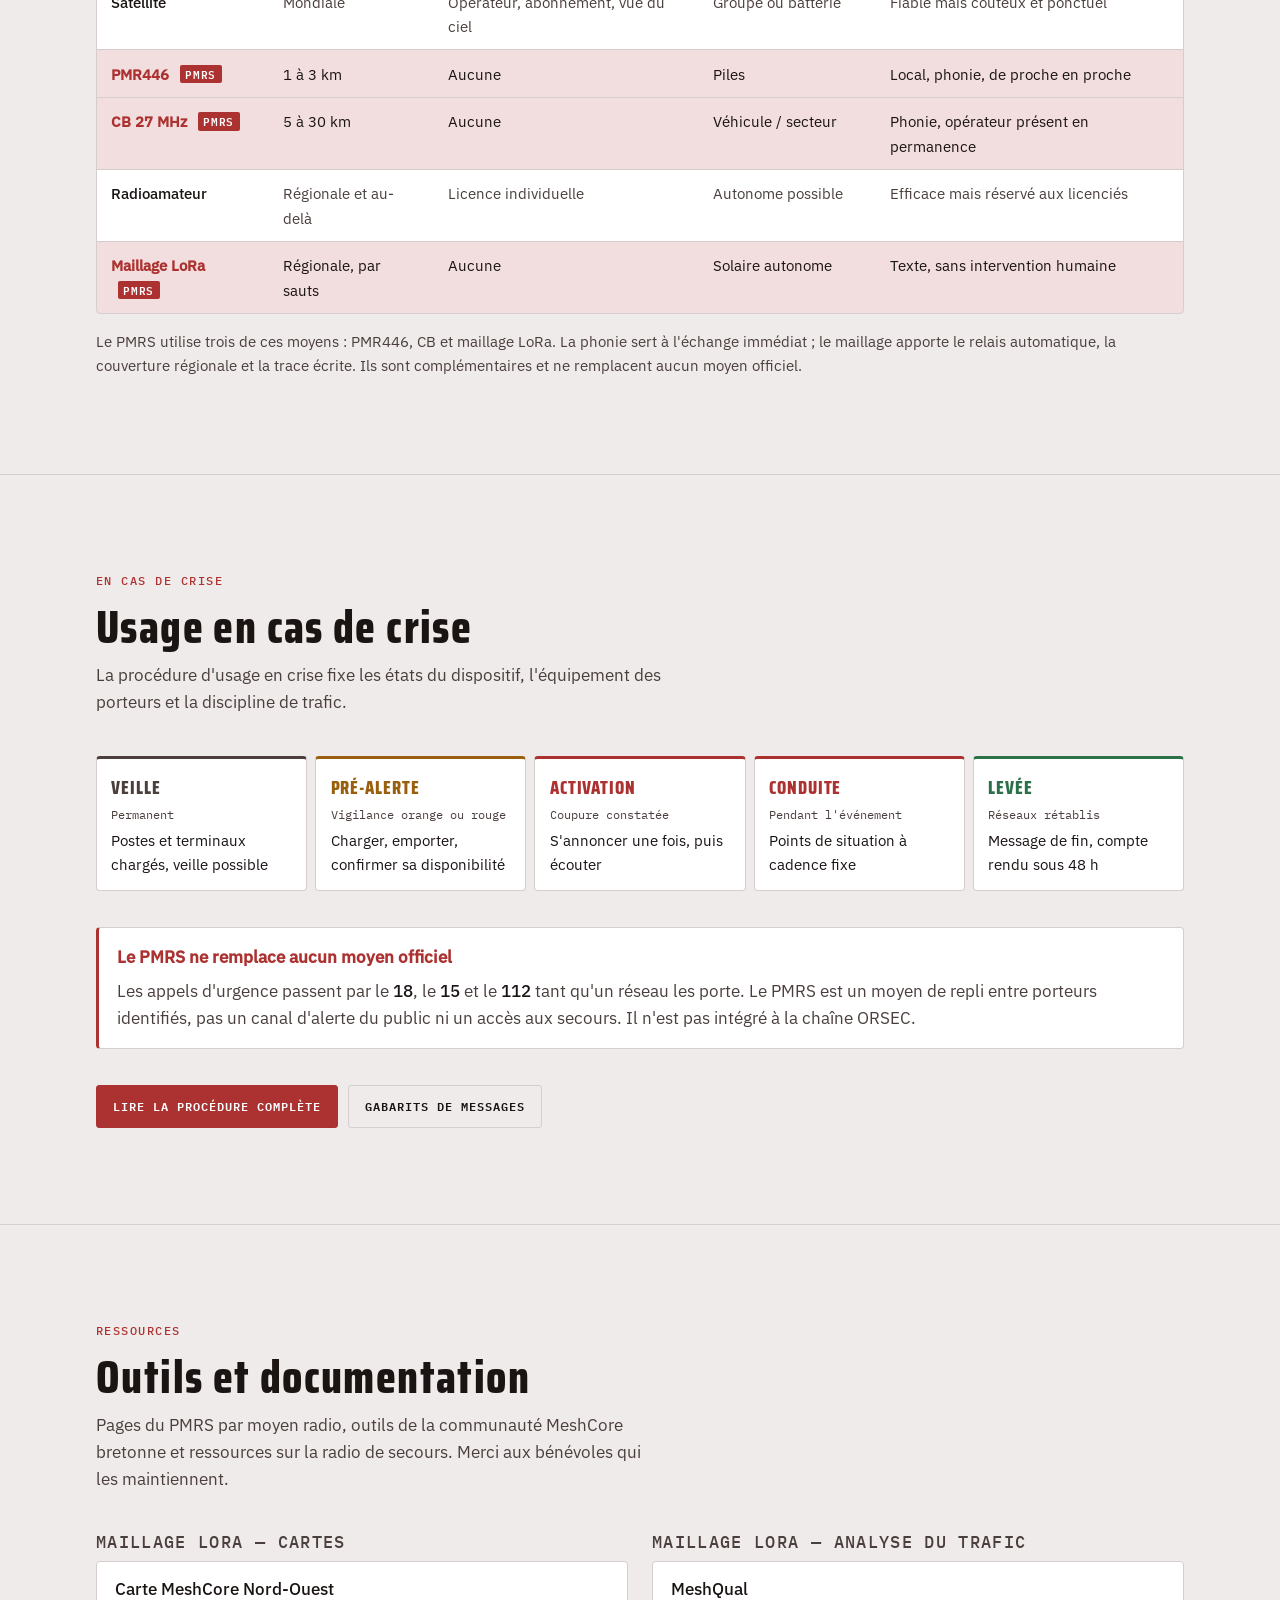
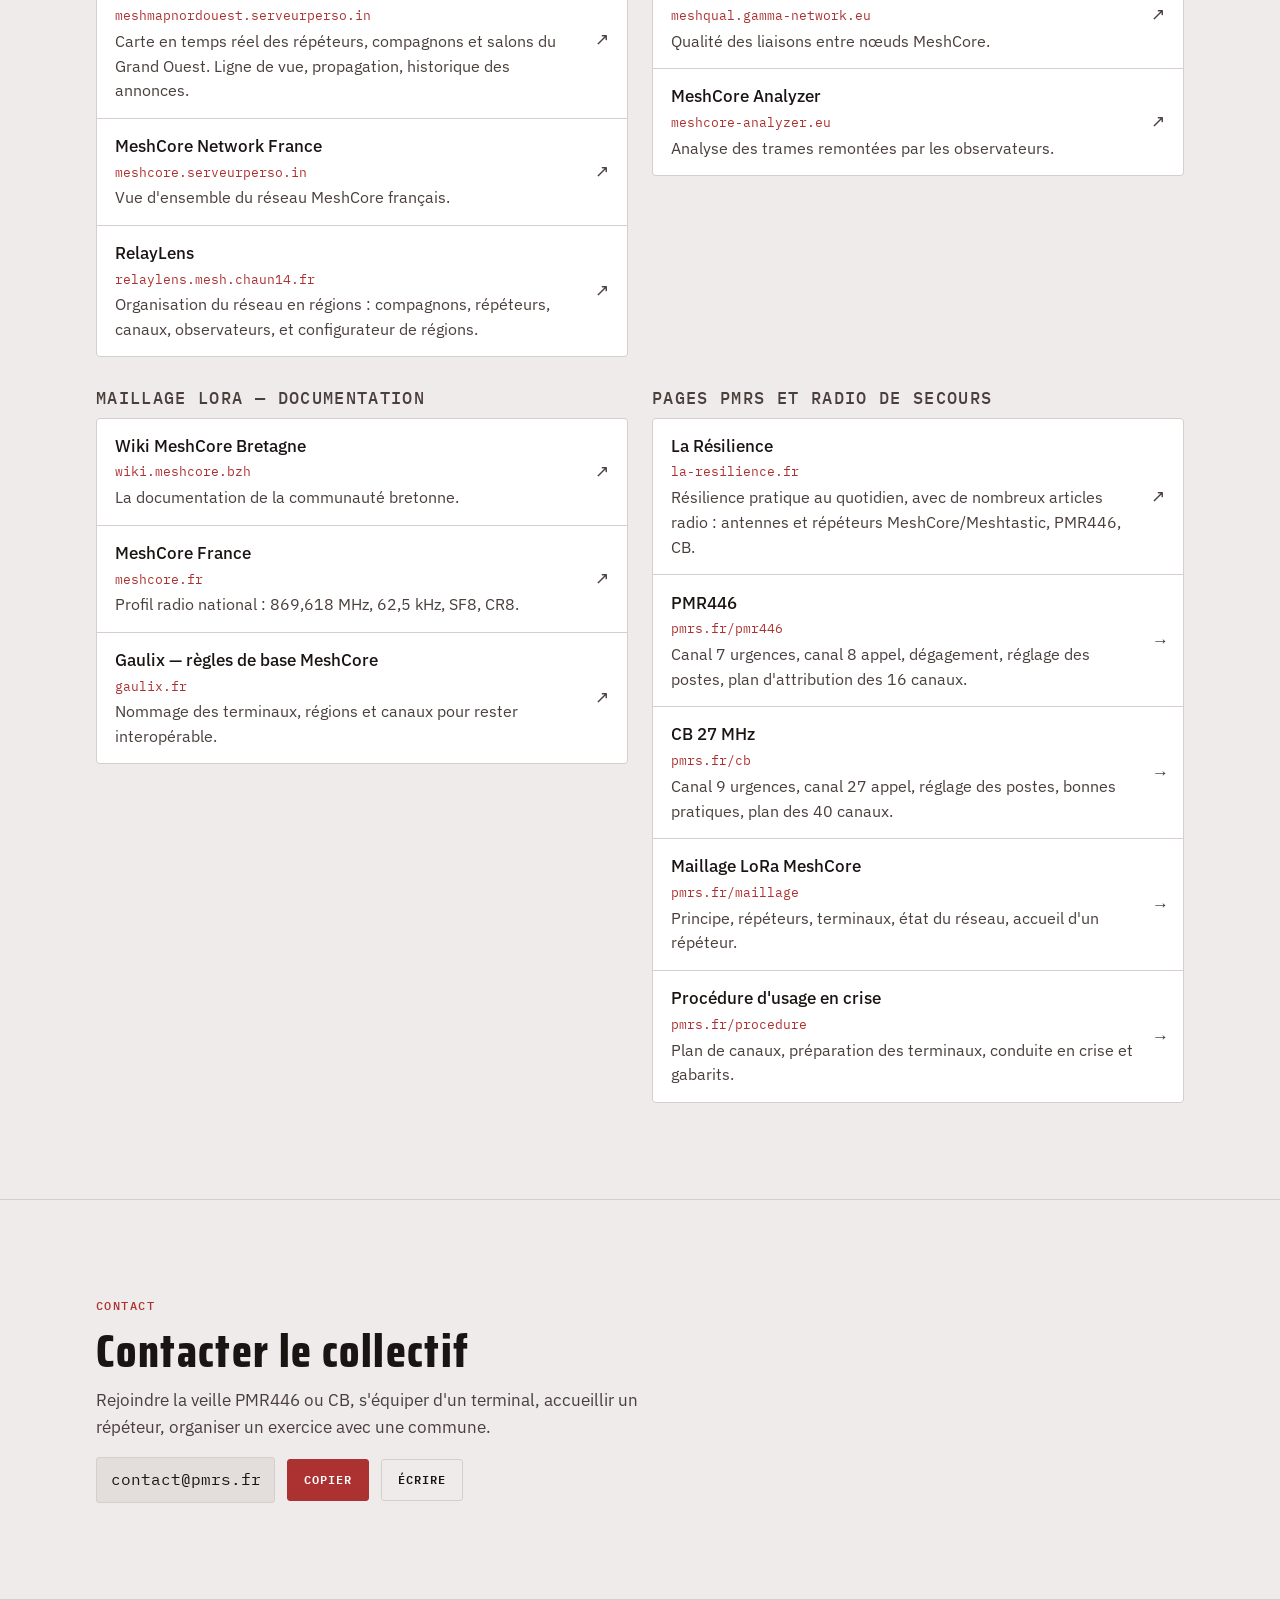
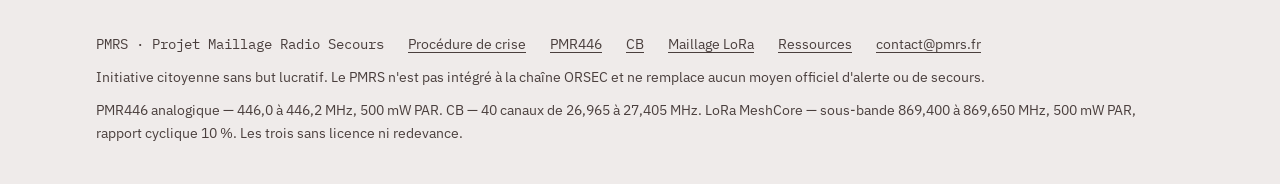
==== commit 6223a106: "Updates PMR and CB procedure (freqs)" ====
--- a/index.html
+++ b/index.html
@@ -4,7 +4,7 @@
   <meta charset="utf-8">
   <meta name="viewport" content="width=device-width, initial-scale=1, viewport-fit=cover">
   <title>PMRS — Projet Maillage Radio Secours</title>
-  <meta name="description" content="Dispositif radio citoyen de secours en Bretagne, sur trois moyens complémentaires : phonie PMR446 (canal 7), phonie CB (canal 9) et maillage de messages texte LoRa MeshCore (869,618 MHz). Sans opérateur, sans Internet, sans licence.">
+  <meta name="description" content="Dispositif radio citoyen de secours en Bretagne, sur trois moyens complémentaires : phonie PMR446 (canaux 7 et 8), phonie CB (canaux 9 et 27) et maillage de messages texte LoRa MeshCore (869,618 MHz). Sans opérateur, sans Internet, sans licence.">
   <link rel="canonical" href="https://pmrs.fr/">
   <meta name="theme-color" content="#EFEBEA" media="(prefers-color-scheme: light)">
   <meta name="theme-color" content="#15100F" media="(prefers-color-scheme: dark)">
@@ -25,12 +25,12 @@
   <meta property="og:image:type" content="image/png">
   <meta property="og:image:width" content="1200">
   <meta property="og:image:height" content="630">
-  <meta property="og:image:alt" content="Écusson PMRS et titre Projet Maillage Radio Secours ; PMR446 canal 7, CB canal 9 et MeshCore 869,618 MHz">
+  <meta property="og:image:alt" content="Écusson PMRS et titre Projet Maillage Radio Secours ; PMR446 canaux 7 et 8, CB canaux 9 et 27, MeshCore 869,618 MHz">
   <meta name="twitter:card" content="summary_large_image">
   <meta name="twitter:title" content="PMRS — Projet Maillage Radio Secours">
   <meta name="twitter:description" content="Réseau citoyen de messages texte par radio LoRa MeshCore (869,618 MHz), relayés par des répéteurs solaires en Bretagne. Sans opérateur, sans Internet, sans licence.">
   <meta name="twitter:image" content="https://pmrs.fr/og-image.png">
-  <meta name="twitter:image:alt" content="Écusson PMRS et titre Projet Maillage Radio Secours ; PMR446 canal 7, CB canal 9 et MeshCore 869,618 MHz">
+  <meta name="twitter:image:alt" content="Écusson PMRS et titre Projet Maillage Radio Secours ; PMR446 canaux 7 et 8, CB canaux 9 et 27, MeshCore 869,618 MHz">
 
   <script>try{var t=localStorage.getItem('pmrs-theme');if(t==='light'||t==='dark'){document.documentElement.setAttribute('data-theme',t)}}catch(e){}</script>
   <link rel="preload" href="fonts/ibm-plex-sans-latin-400-normal.woff2" as="font" type="font/woff2" crossorigin>
@@ -90,7 +90,7 @@
     <div><dt>Quoi</dt><dd>Phonie et messages texte par radio<small>PMR446, CB et maillage LoRa</small></dd></div>
     <div><dt>Comment</dt><dd>Postes du commerce et répéteurs solaires<small>Voix en direct, texte relayé automatiquement</small></dd></div>
     <div><dt>Dépend de</dt><dd>Rien<small>Ni secteur, ni opérateur, ni Internet</small></dd></div>
-    <div><dt>Fréquences</dt><dd class="mono">PMR446 · CB · LoRa<small>Canal 7 · canal 9 · 869,618 MHz</small></dd></div>
+    <div><dt>Fréquences</dt><dd class="mono">PMR446 · CB · LoRa<small>Canaux 7 et 8 · canaux 9 et 27 · 869,618 MHz</small></dd></div>
     <div><dt>Qui</dt><dd>Un collectif bénévole<small>Sans but lucratif</small></dd></div>
     <div><dt>Où</dt><dd>Bretagne<small>29 · 22 · 44 · 56 · 35, puis national</small></dd></div>
     <div><dt>Pour qui</dt><dd>Porteurs équipés et préparés<small>Communes, partenaires, citoyens</small></dd></div>
@@ -115,9 +115,9 @@
             <span class="ch">Canal 7</span>
             <span class="freq">446,081&thinsp;25<small>MHz</small></span>
           </div>
-          <p class="note">Analogique, tout poste PMR446 du commerce.</p>
+          <p class="note">Canal 7 : urgences et secours · canal 8 : appel.</p>
           <div class="scale">
-            <div class="track" id="track-pmr" role="img" aria-label="Bande PMR446 de 446,000 à 446,200 MHz, canal 7 en veille"></div>
+            <div class="track" id="track-pmr" role="img" aria-label="Bande PMR446 de 446,000 à 446,200 MHz : canal 7 urgences et secours, canal 8 appel, canaux 1 à 6 de dégagement"></div>
             <div class="ends"><span>446,000</span><span>446,100</span><span>446,200</span></div>
           </div>
           <dl class="specs">
@@ -126,7 +126,8 @@
             <div><dt>Licence</dt><dd>Aucune</dd></div>
           </dl>
           <ul>
-            <li>Veille et échanges de voix entre voisins, équipes et bâtiments proches.</li>
+            <li>Appel sur le canal 8, urgences et secours sur le canal 7, puis dégagement sur les canaux 1 à 6.</li>
+            <li>Échanges de voix entre voisins, équipes et bâtiments proches.</li>
             <li>Limites : portée courte, pas de relais automatique, quelqu'un doit être à l'écoute.</li>
           </ul>
           <a class="more" href="pmr446.html">Page PMR446 →</a>
@@ -138,9 +139,9 @@
             <span class="ch">Canal 9</span>
             <span class="freq">27,065<small>MHz</small></span>
           </div>
-          <p class="note">Canal d'appel d'urgence par convention, postes fixes et mobiles.</p>
+          <p class="note">Canal 9 : urgences et secours · canal 27 : appel.</p>
           <div class="scale">
-            <div class="track" id="track-cb" role="img" aria-label="Bande CB de 26,965 à 27,405 MHz, 40 canaux, canal 9 en veille"></div>
+            <div class="track" id="track-cb" role="img" aria-label="Bande CB de 26,965 à 27,405 MHz, 40 canaux : canal 9 urgences et secours, canal 27 appel"></div>
             <div class="ends"><span>26,965</span><span>27,185</span><span>27,405</span></div>
           </div>
           <dl class="specs">
@@ -149,6 +150,7 @@
             <div><dt>Licence</dt><dd>Aucune</dd></div>
           </dl>
           <ul>
+            <li>Appel sur le canal 27, urgences et secours sur le canal 9.</li>
             <li>Liaisons de voix entre communes, véhicules et postes fixes.</li>
             <li>Limites : un opérateur doit être à l'écoute, pas de trace écrite.</li>
           </ul>
@@ -400,10 +402,10 @@
             <span class="desc">Résilience pratique au quotidien, avec de nombreux articles radio : antennes et répéteurs MeshCore/Meshtastic, PMR446, CB.</span><span class="arrow">↗</span></a></li>
           <li><a href="pmr446.html">
             <b>PMR446</b><span class="host">pmrs.fr/pmr446</span>
-            <span class="desc">Veille canal 7, réglage des postes, bonnes pratiques, plan des 16 canaux.</span><span class="arrow">→</span></a></li>
+            <span class="desc">Canal 7 urgences, canal 8 appel, dégagement, réglage des postes, plan d'attribution des 16 canaux.</span><span class="arrow">→</span></a></li>
           <li><a href="cb.html">
             <b>CB 27 MHz</b><span class="host">pmrs.fr/cb</span>
-            <span class="desc">Veille canal 9, réglage des postes, bonnes pratiques, plan des 40 canaux.</span><span class="arrow">→</span></a></li>
+            <span class="desc">Canal 9 urgences, canal 27 appel, réglage des postes, bonnes pratiques, plan des 40 canaux.</span><span class="arrow">→</span></a></li>
           <li><a href="maillage.html">
             <b>Maillage LoRa MeshCore</b><span class="host">pmrs.fr/maillage</span>
             <span class="desc">Principe, répéteurs, terminaux, état du réseau, accueil d'un répéteur.</span><span class="arrow">→</span></a></li>
--- a/style.css
+++ b/style.css
@@ -509,6 +509,28 @@
   content:attr(data-label); position:absolute; bottom:30px; left:50%; transform:translateX(-50%);
   font-family:var(--data); font-size:.68rem; font-weight:600; letter-spacing:.08em; color:var(--accent); white-space:nowrap;
 }
+.tick.urg-x,.tick.call-x{opacity:.9; height:18px; top:8px}
+.tick.urg-x{background:var(--accent); opacity:.55}
+.tick.call-x,.tick.call{background:var(--ok)}
+.tick.call-x{opacity:.6}
+.tick.on.call{box-shadow:0 0 0 6px var(--ok-bg)}
+.tick.on.call::after{color:var(--ok)}
+.role{display:flex; flex-direction:column; gap:.35rem; border-left:3px solid var(--accent); padding-left:1rem; min-width:0}
+.role.call{border-left-color:var(--ok)}
+.role-k{font-family:var(--data); font-size:.78rem; font-weight:600; letter-spacing:.08em; text-transform:uppercase; color:var(--accent)}
+.role.call .role-k,.role.call .freq{color:var(--ok)}
+.role-panel.urg{border-top:3px solid var(--accent)}
+.role-panel.call{border-top:3px solid var(--ok)}
+.legend i.k-urg{border-top-color:var(--accent)}
+.legend i.k-urg-x{border-top-color:var(--accent); opacity:.55}
+.legend i.k-call{border-top-color:var(--ok)}
+.legend i.k-call-x{border-top-color:var(--ok); opacity:.6}
+.legend i.k-free{border-top-color:var(--muted); opacity:.55}
+table.plan{min-width:0}
+table.plan tr.r-urg th,table.plan tr.r-urg td{background:var(--halo); color:var(--accent); font-weight:600}
+table.plan tr.r-urg-x th,table.plan tr.r-urg-x td{background:var(--halo)}
+table.plan tr.r-call th,table.plan tr.r-call td{background:var(--ok-bg); color:var(--ok); font-weight:600}
+table.plan tr.r-call-x th,table.plan tr.r-call-x td{background:var(--ok-bg)}
 .band{position:absolute; top:5px; bottom:5px; background:var(--halo); border-radius:2px; box-shadow:inset 0 0 0 1px var(--halo)}
 .ends{display:flex; justify-content:space-between; gap:1rem; font-family:var(--data); font-size:.78rem; color:var(--muted); font-variant-numeric:tabular-nums}
 
@@ -527,7 +549,8 @@
 .chgrid li b{font-weight:600; color:var(--muted)}
 .chgrid li.on{background:var(--halo)}
 .chgrid li.on b,.chgrid li.on span{color:var(--accent); font-weight:600}
-.chgrid li.alt b{color:var(--fg)}
+.chgrid li.call{background:var(--ok-bg)}
+.chgrid li.call b,.chgrid li.call span{color:var(--ok); font-weight:600}
 .specs dt{font-family:var(--data); font-size:.74rem; letter-spacing:.08em; text-transform:uppercase; color:var(--muted); margin:0 0 .25rem}
 .specs dd{margin:0; font-family:var(--data); font-weight:600; font-size:.95rem; font-variant-numeric:tabular-nums}
 @media (max-width:460px){ .specs{grid-template-columns:minmax(0,1fr)} }
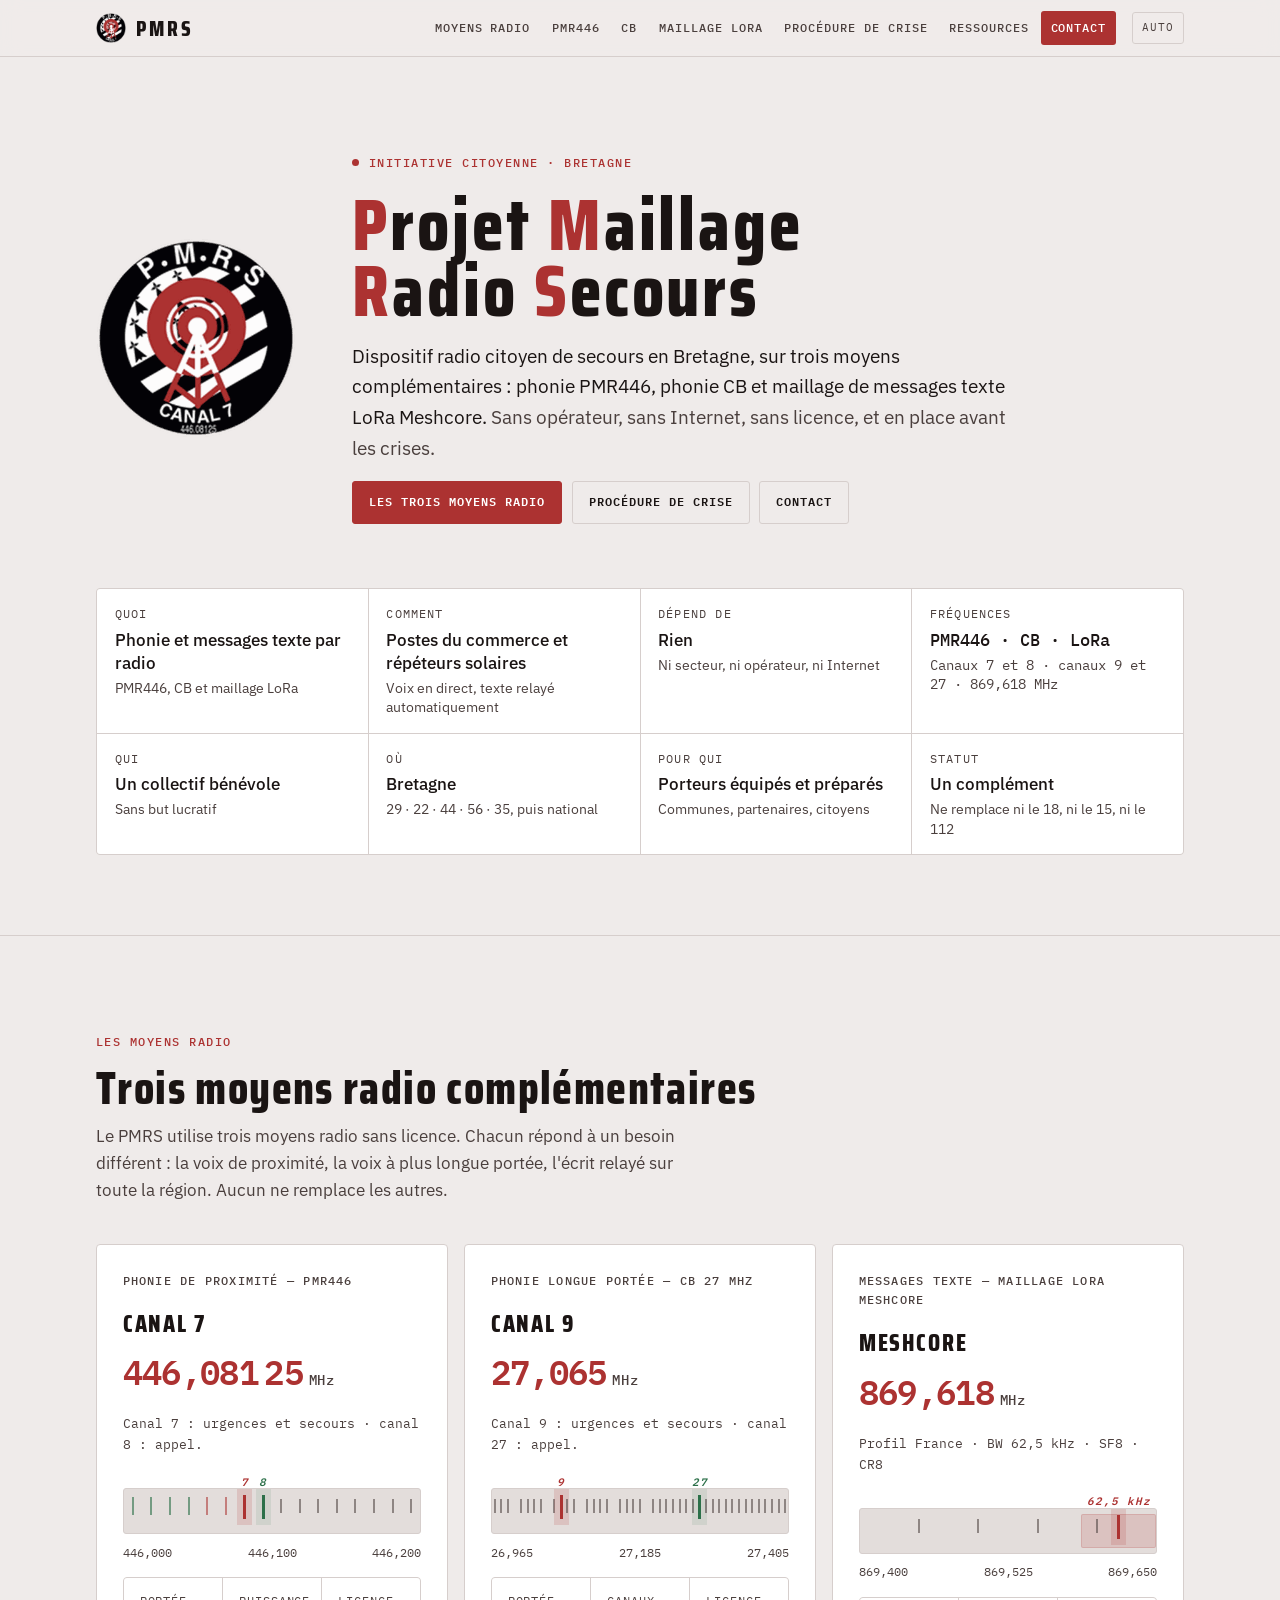
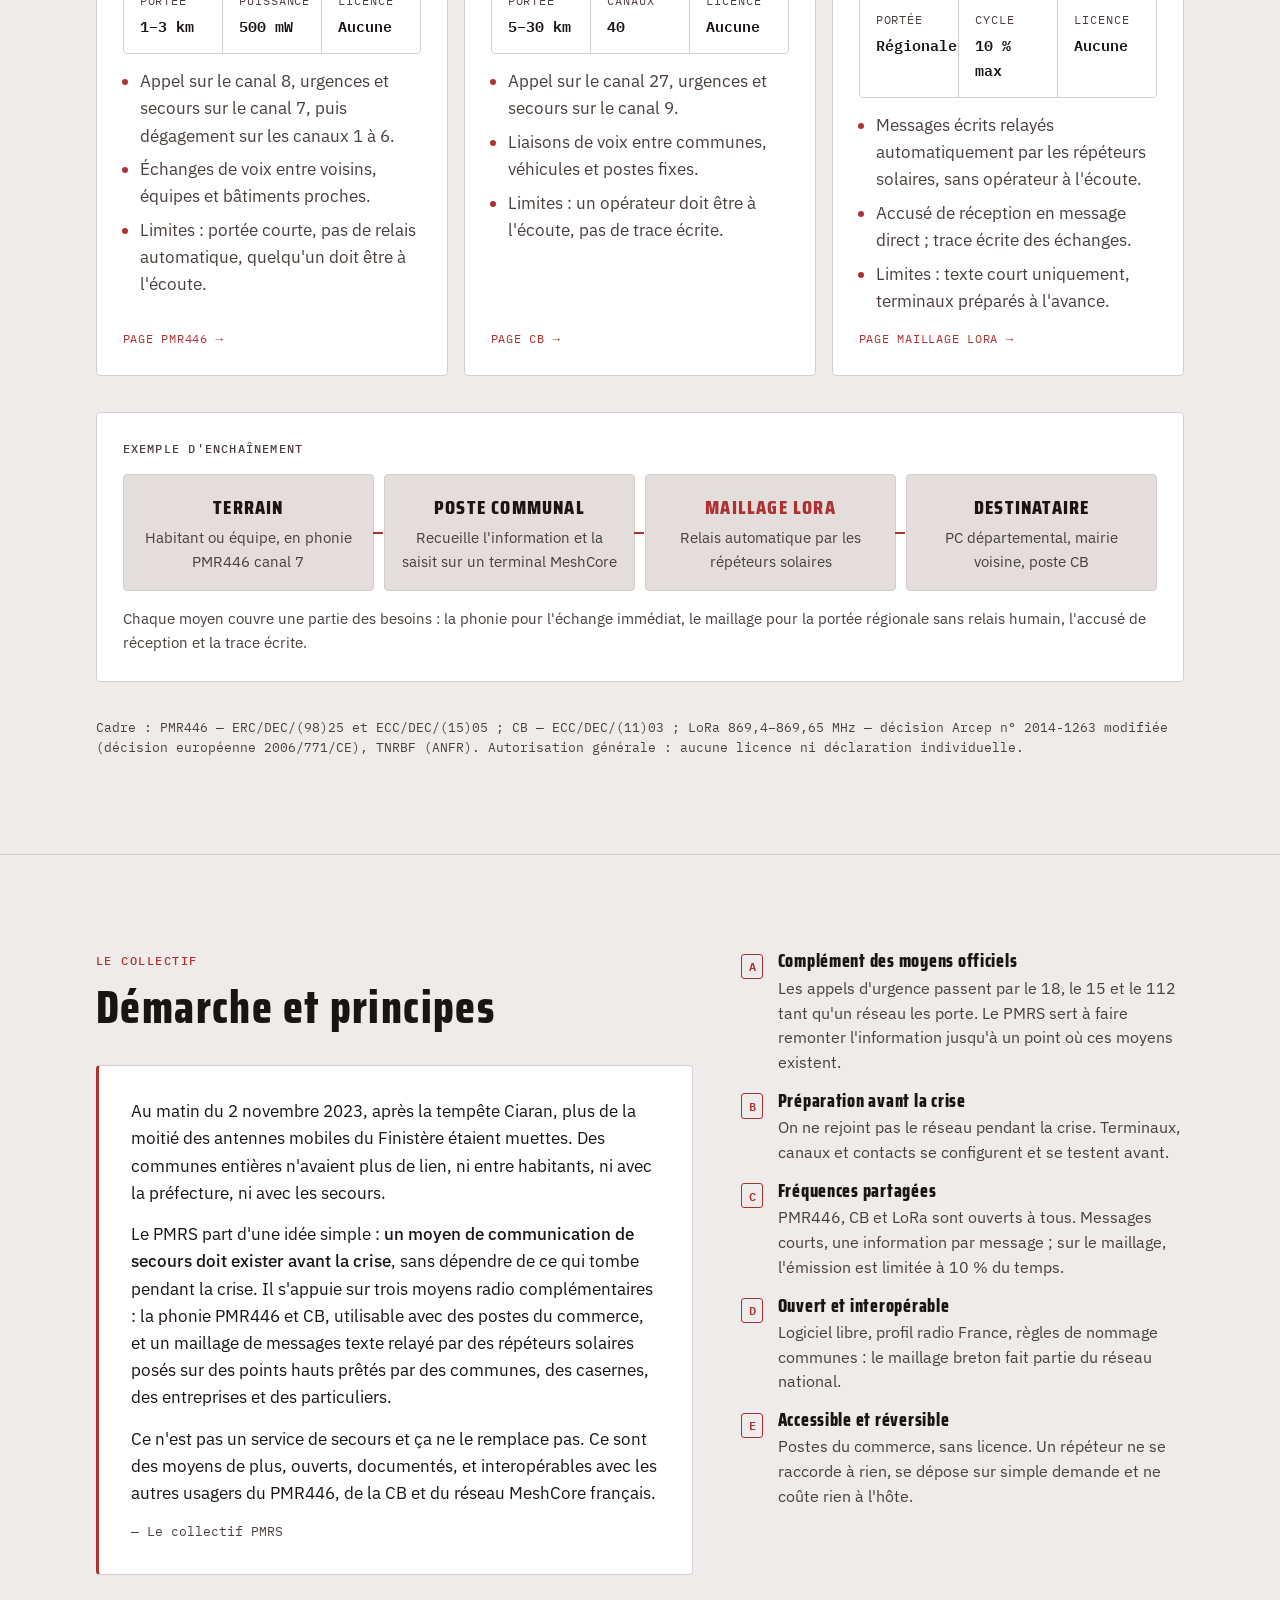
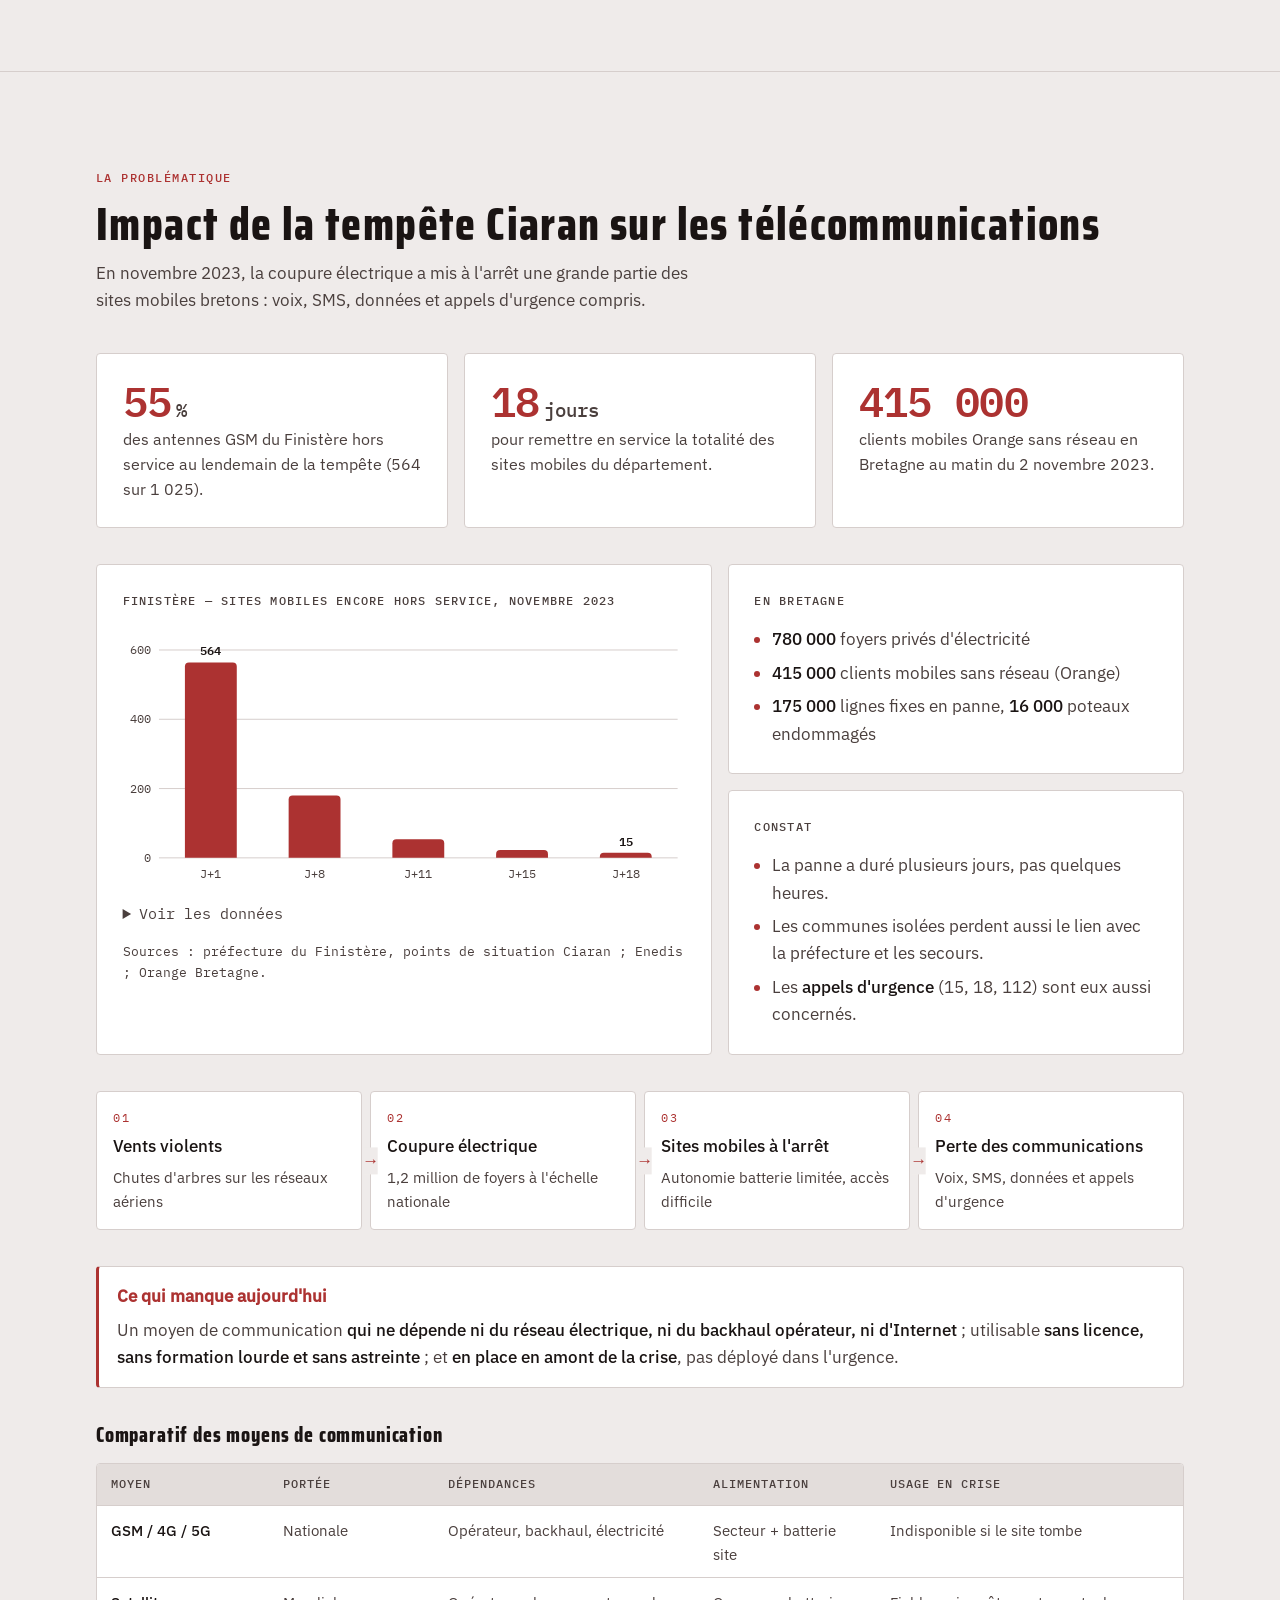
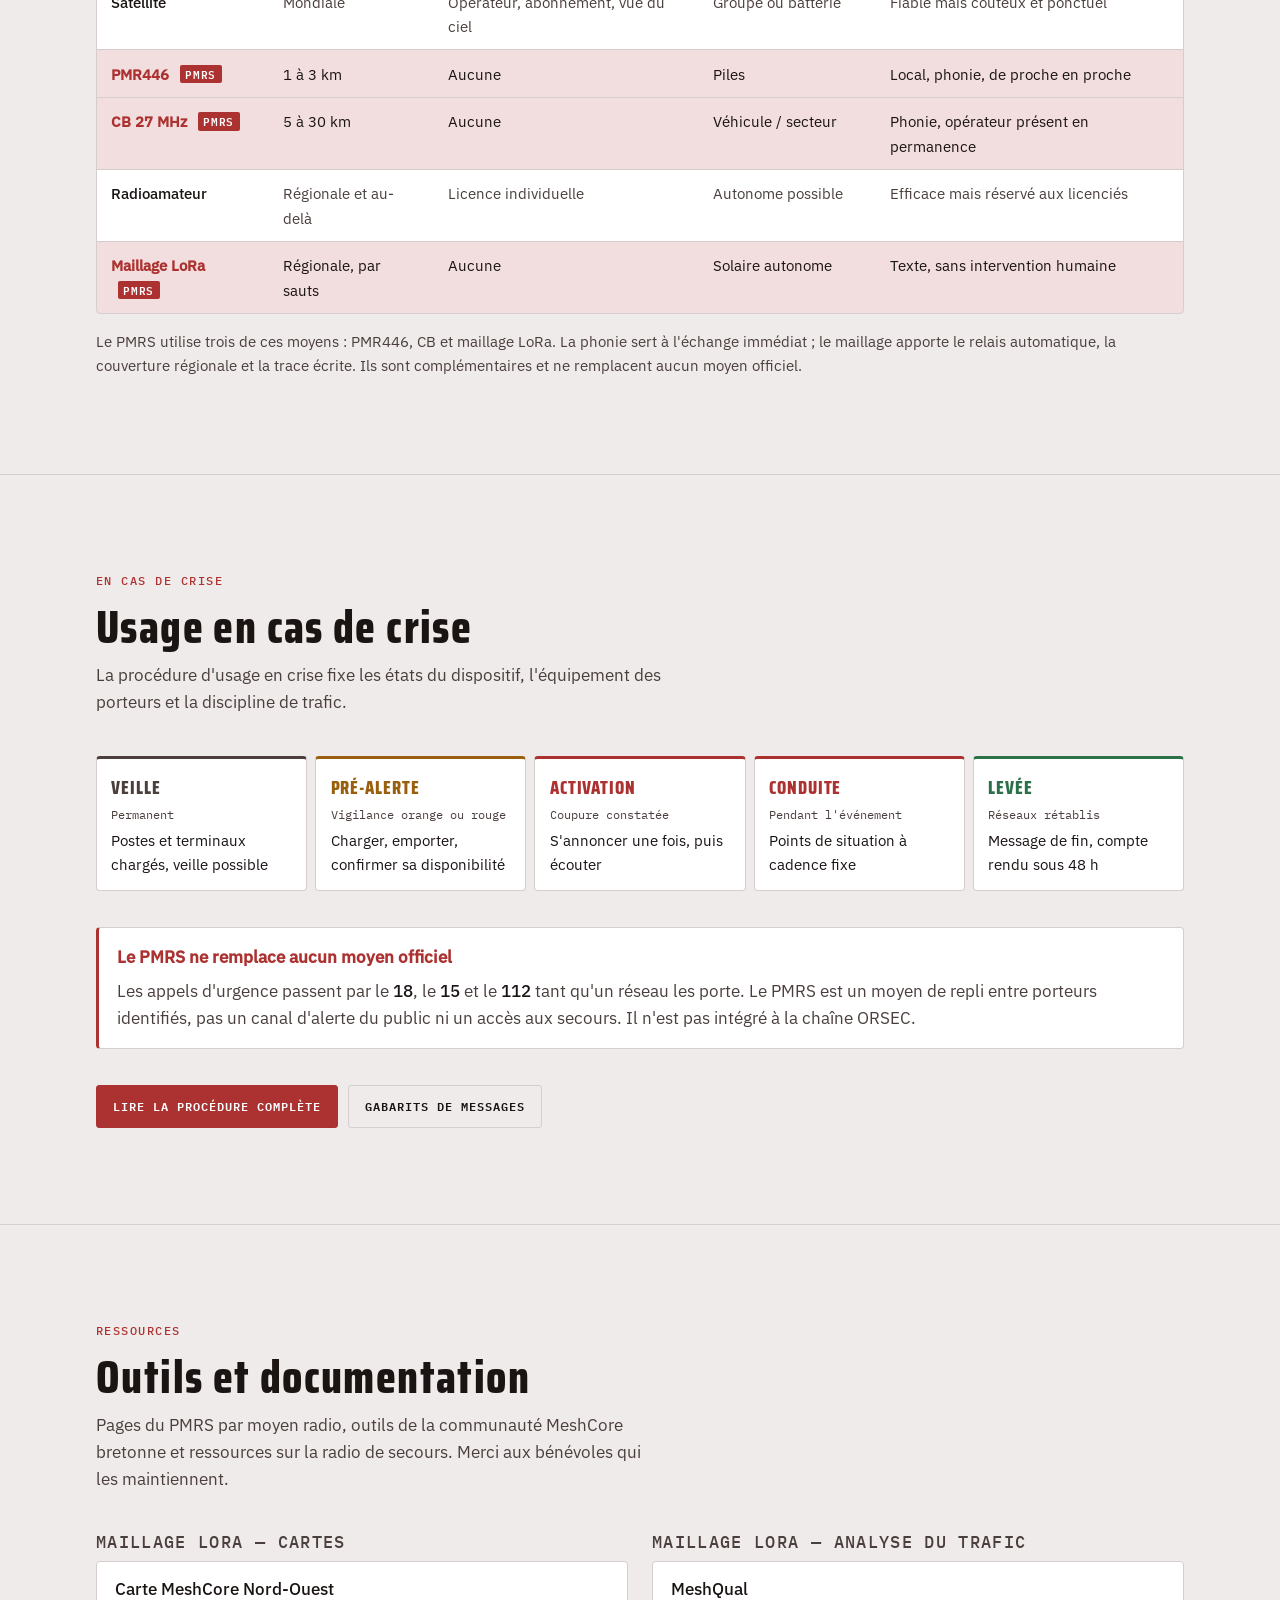
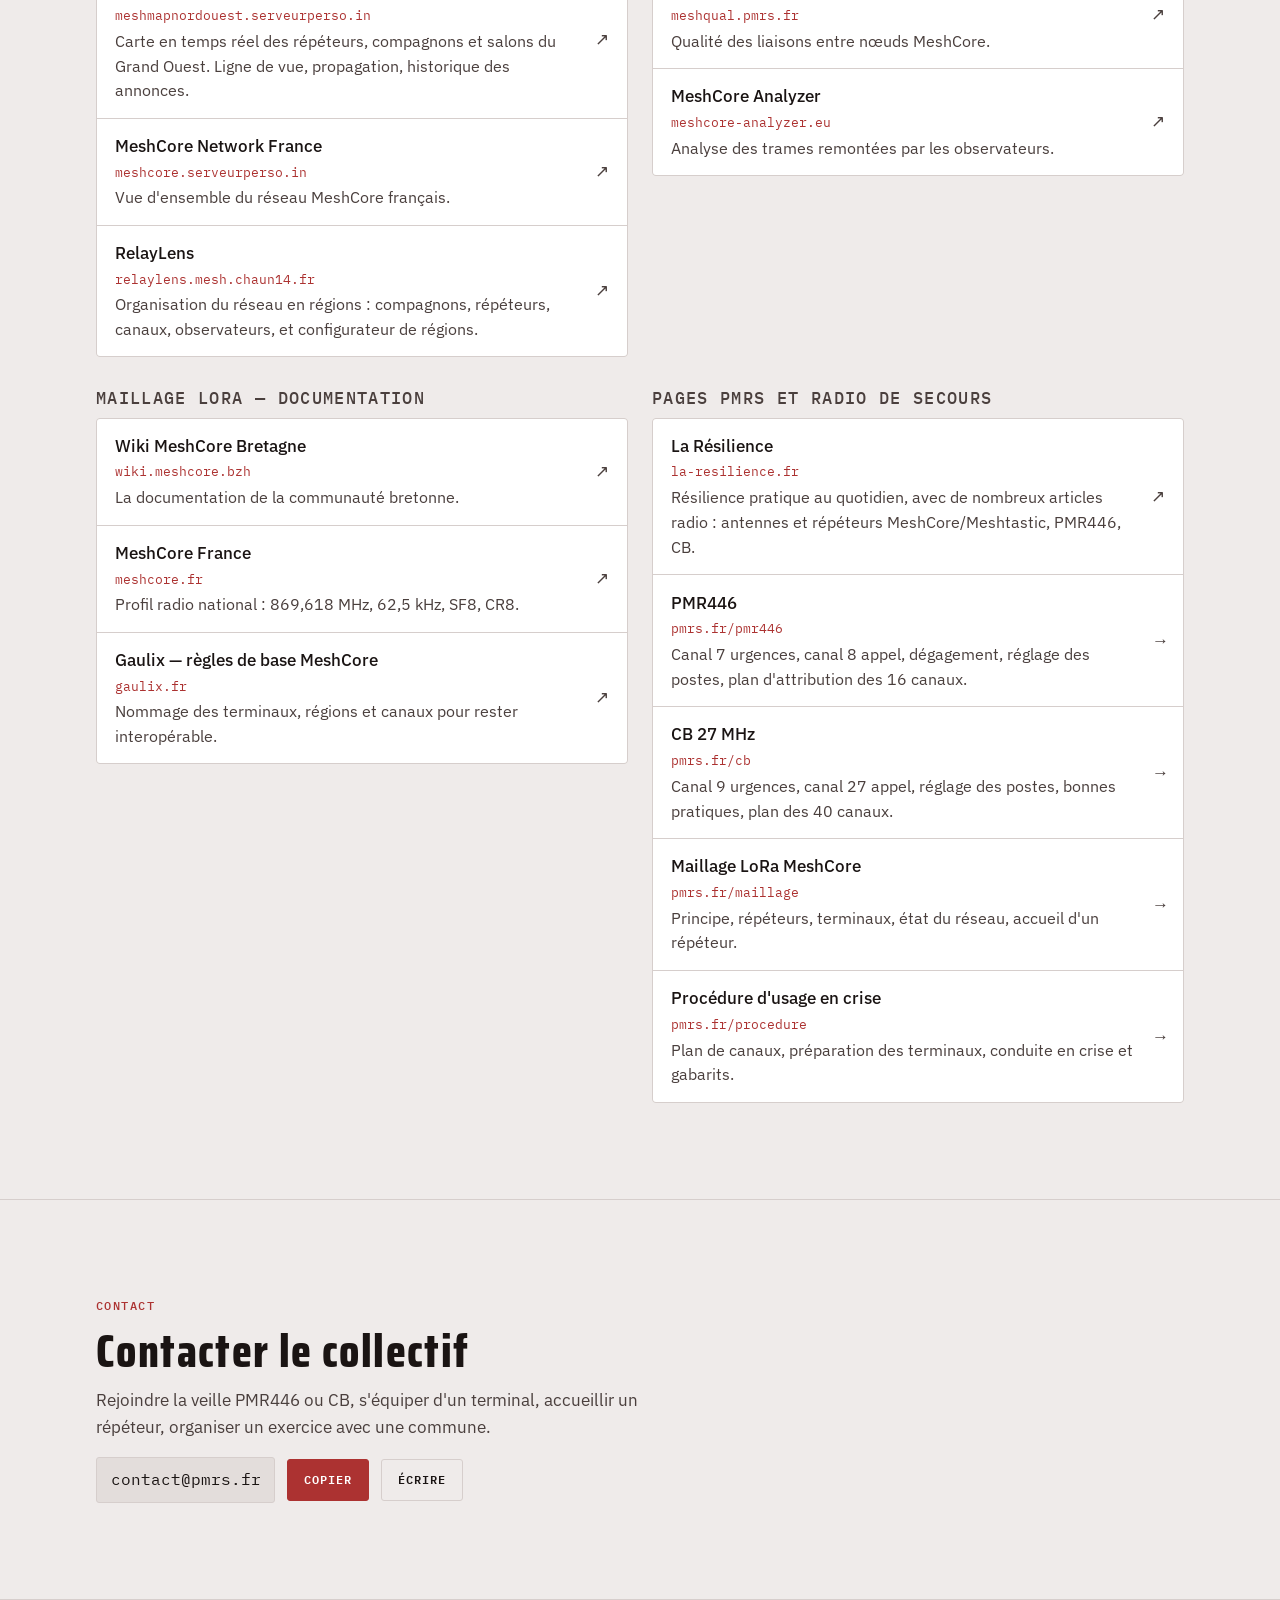
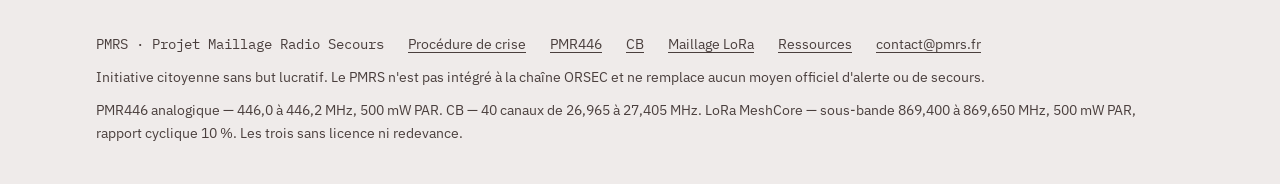
==== commit 06971ab6: "Updates Meshqual url" ====
--- a/index.html
+++ b/index.html
@@ -370,8 +370,8 @@
       <div class="res-group">
         <h3>Maillage LoRa — analyse du trafic</h3>
         <ul class="res">
-          <li><a href="https://meshqual.gamma-network.eu/" target="_blank" rel="noopener">
-            <b>MeshQual</b><span class="host">meshqual.gamma-network.eu</span>
+          <li><a href="https://meshqual.pmrs.fr/" target="_blank" rel="noopener">
+            <b>MeshQual</b><span class="host">meshqual.pmrs.fr</span>
             <span class="desc">Qualité des liaisons entre nœuds MeshCore.</span><span class="arrow">↗</span></a></li>
           <li><a href="https://meshcore-analyzer.eu/" target="_blank" rel="noopener">
             <b>MeshCore Analyzer</b><span class="host">meshcore-analyzer.eu</span>
